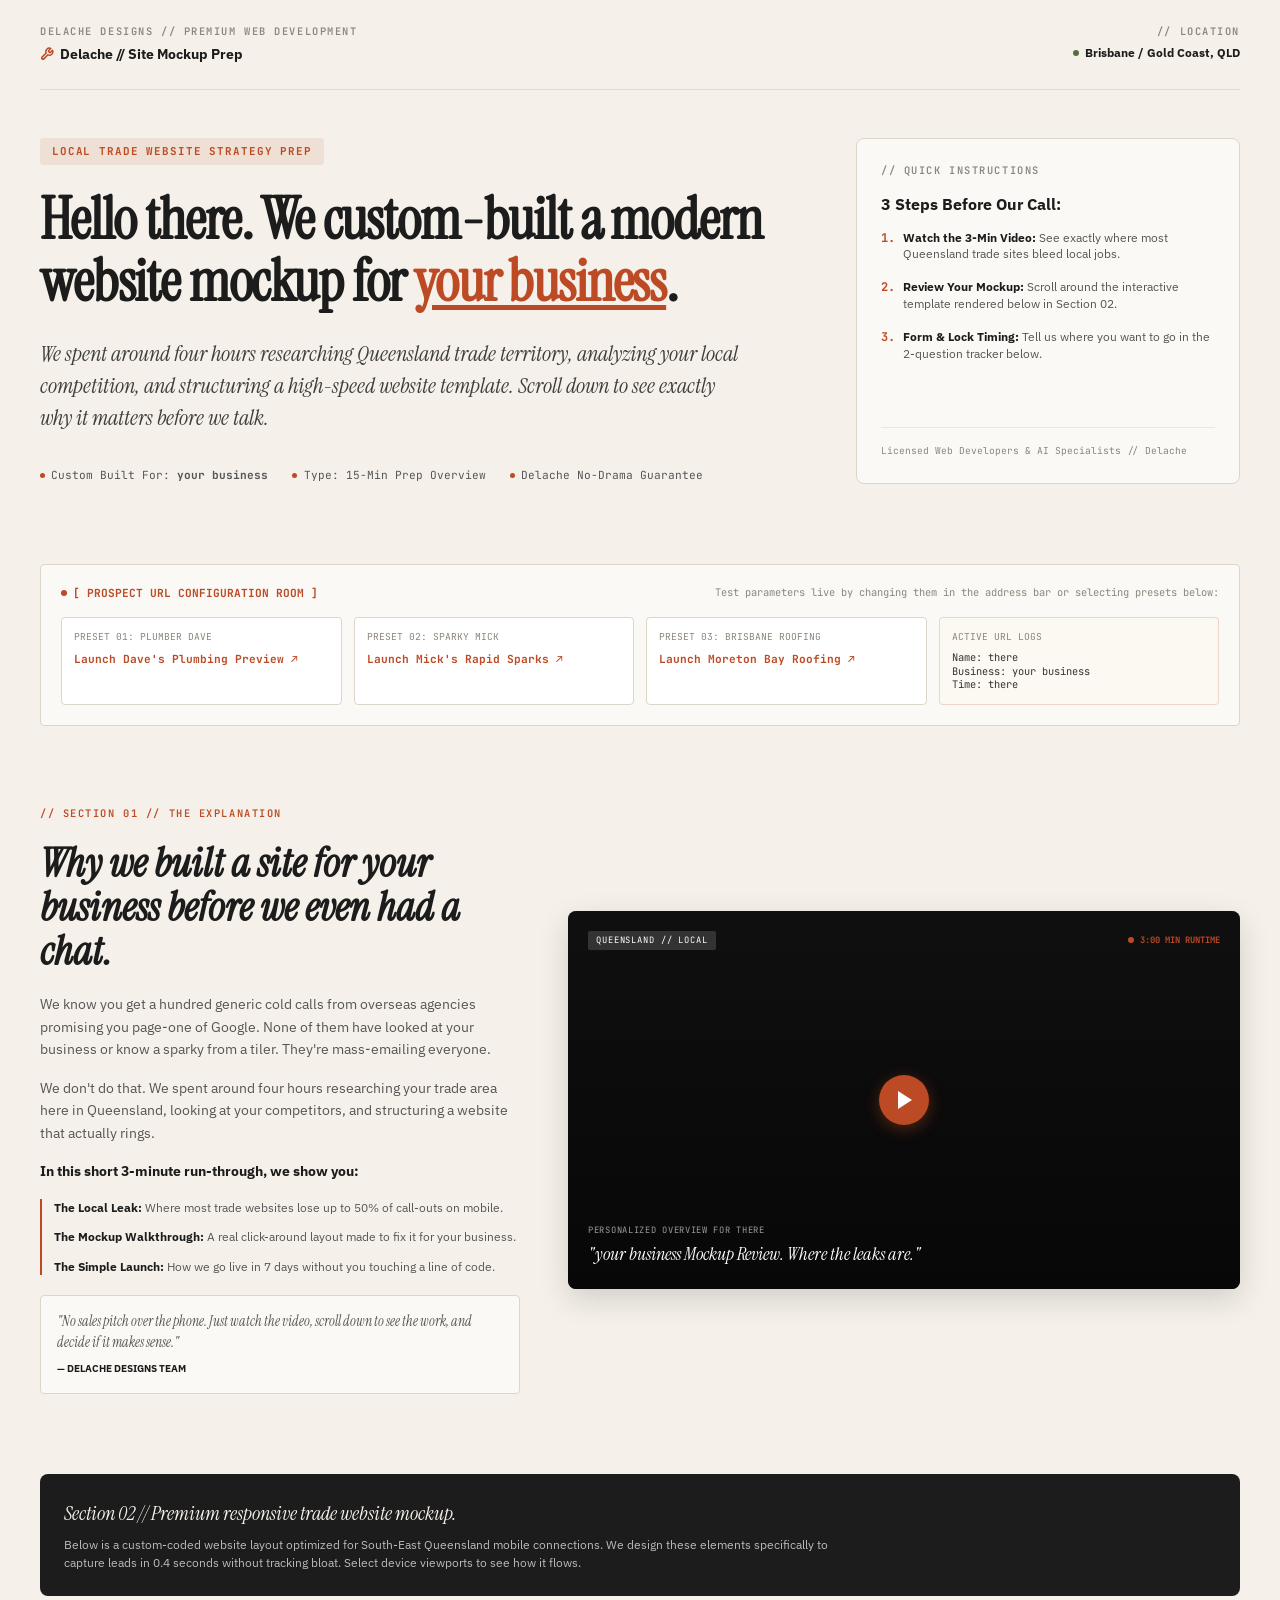
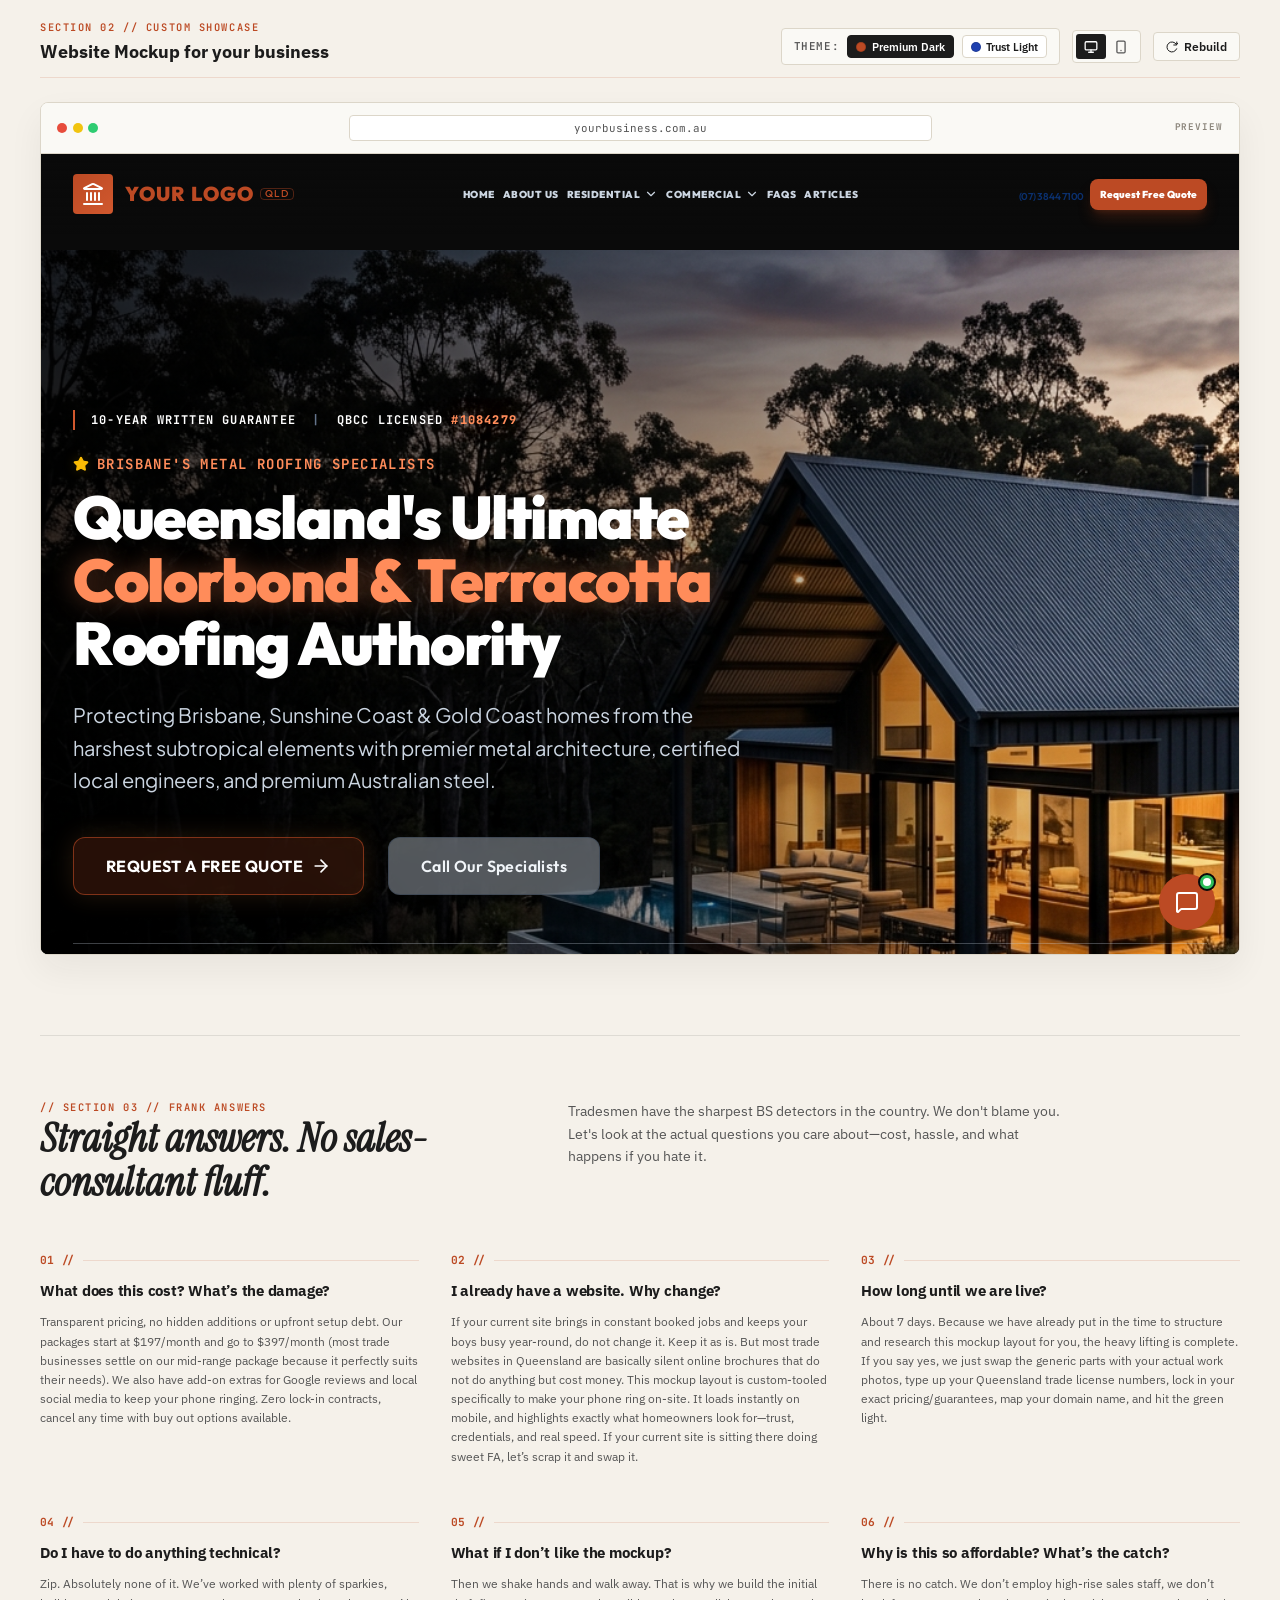
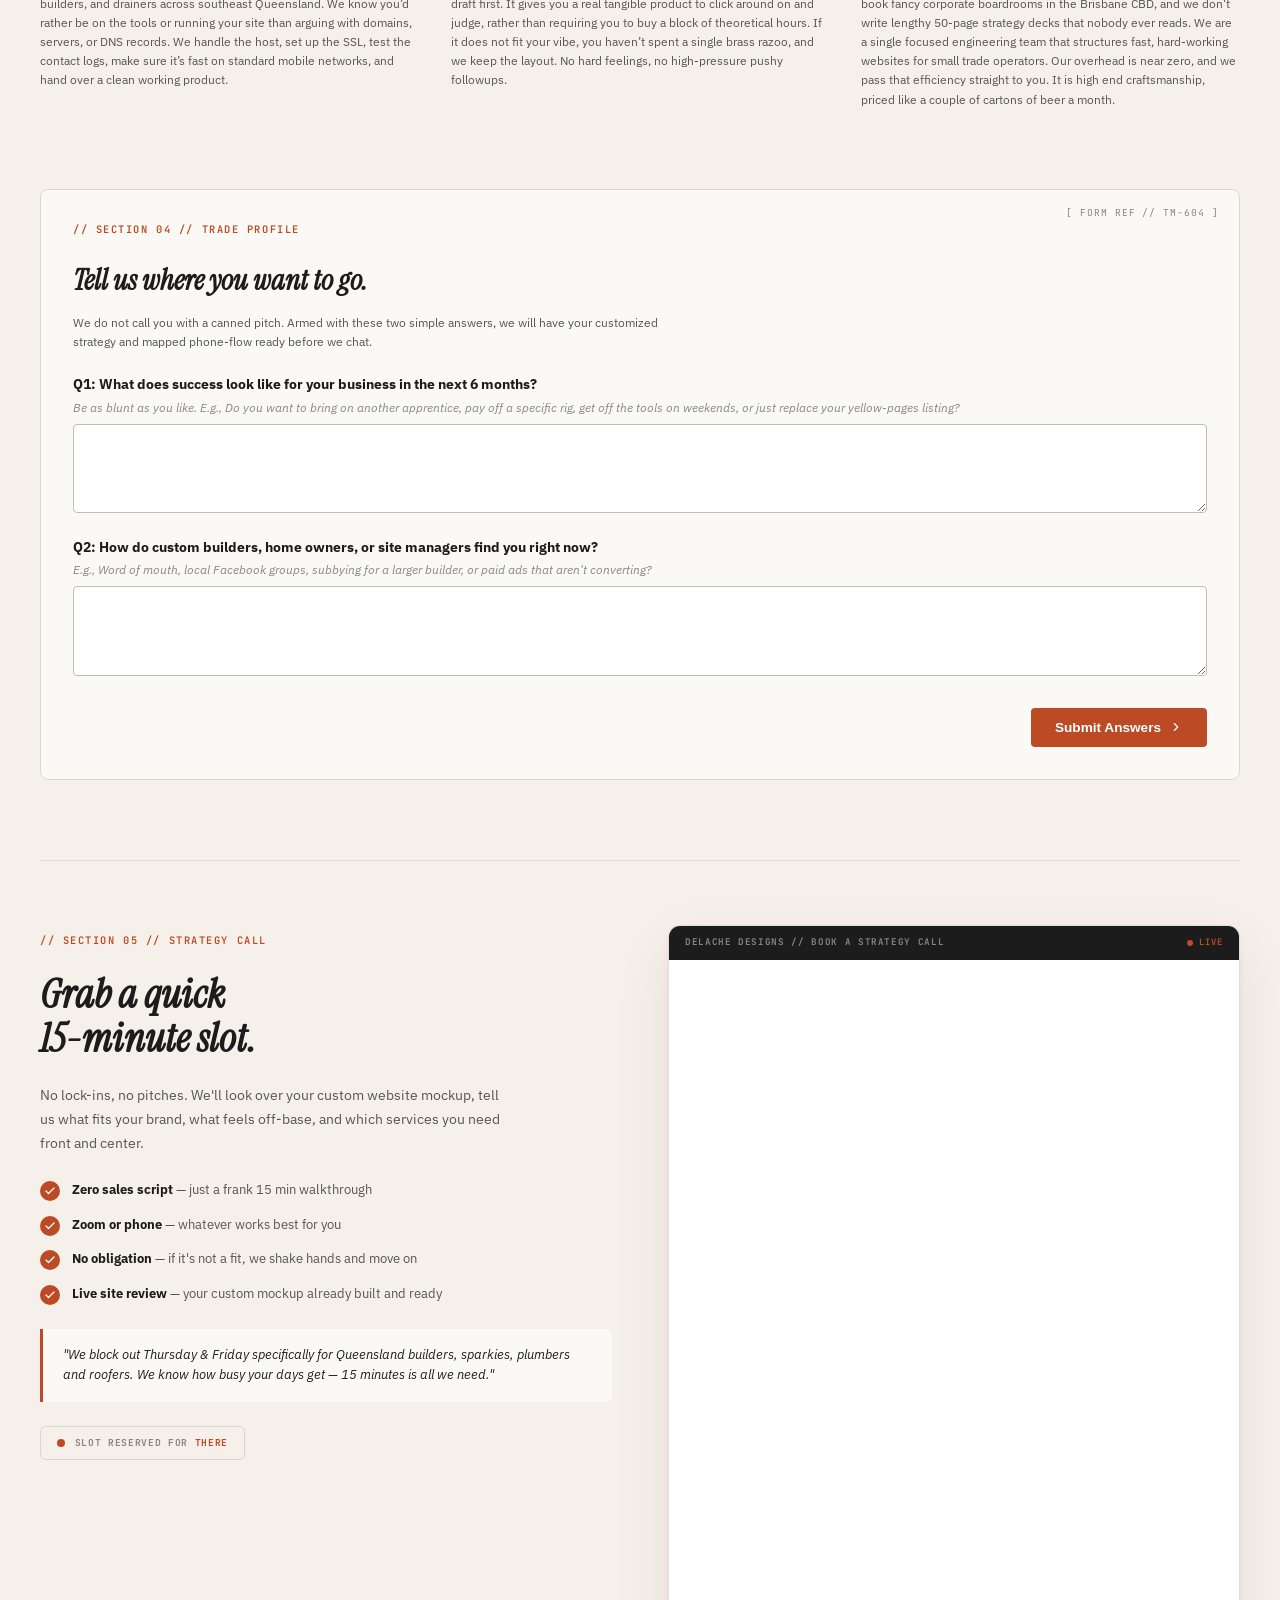
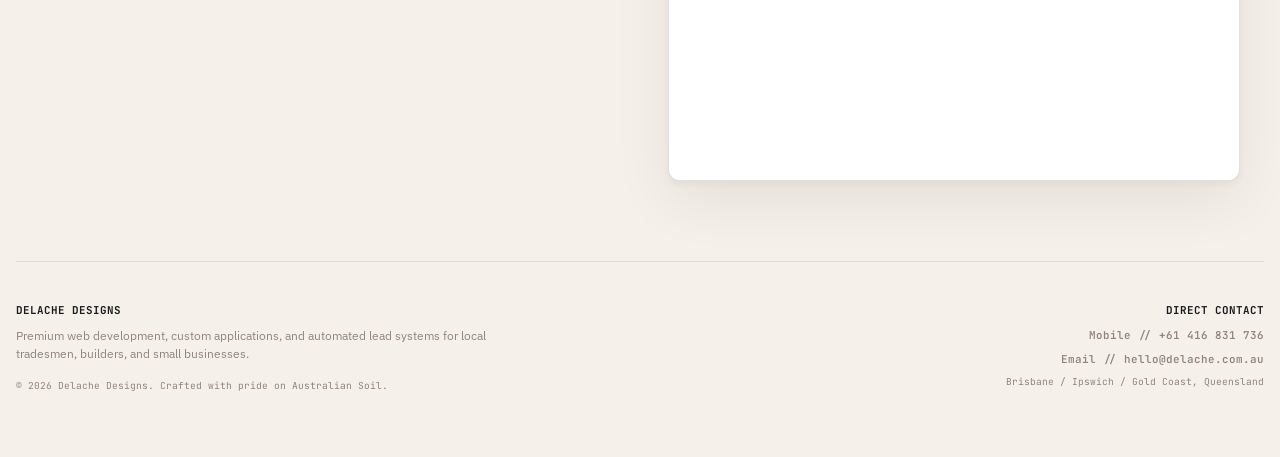
==== index.html @ a22d6b01 "feat: initial release - Delache pre-call prospect funnel" ====
<!DOCTYPE html>
<html lang="en">
<head>
  <meta charset="UTF-8">
  <meta name="viewport" content="width=device-width, initial-scale=1.0">
  <title>Pre-Call Strategy Consultation Prep | Delache Designs</title>
  <meta name="description" content="Review your custom trade website mockup and strategy roadmap before our 15-minute consultation. Crafted by Delache Designs.">
  <link rel="icon" type="image/png" href="demos/default.png">
  
  <!-- Font CDN: Satoshi, Instrument Serif, and IBM Plex Sans -->
  <link rel="preconnect" href="https://fonts.googleapis.com">
  <link rel="preconnect" href="https://fonts.gstatic.com" crossorigin>
  <link href="https://fonts.googleapis.com/css2?family=IBM+Plex+Sans:ital,wght@0,300;0,400;0,500;0,600;0,700;1,400&family=Instrument+Serif:ital,wght@0,400;0,900;1,400&family=JetBrains+Mono:wght@400;500;600&display=swap" rel="stylesheet">
  
  <!-- Main Stylesheet -->
  <link rel="stylesheet" href="./styles.css">
</head>
<body>

  <!-- Editorial Top Bar / Header -->
  <header class="header-bar">
    <div class="header-left">
      <span class="mono-tag">Delache Designs // Premium Web Development</span>
      <h1 class="header-title">
        <svg class="header-icon" viewBox="0 0 24 24" width="14" height="14" stroke="currentColor" stroke-width="2.5" fill="none" stroke-linecap="round" stroke-linejoin="round">
          <path d="M14.7 6.3a1 1 0 0 0 0 1.4l1.6 1.6a1 1 0 0 0 1.4 0l3.77-3.77a6 6 0 0 1-7.94 7.94l-6.91 6.91a2.12 2.12 0 0 1-3-3l6.91-6.91a6 6 0 0 1 7.94-7.94l-3.76 3.76z"></path>
        </svg>
        <span>Delache // Site Mockup Prep</span>
      </h1>
    </div>
    <div class="header-right">
      <span class="mono-tag">// Location</span>
      <span class="coords-label">
        <span class="coord-dot"></span>
        Brisbane / Gold Coast, QLD
      </span>
    </div>
  </header>

  <!-- Main Container -->
  <main class="main-container">
    
    <!-- 1. PERSONALIZED HERO SECTION - Asymmetric Layout -->
    <section class="hero-section">
      <div class="hero-content">
        <div class="badge-container">
          <span class="promo-badge">Local Trade Website Strategy Prep</span>
        </div>

        <h2 class="hero-headline">
          Hello <span id="hero-name" class="dynamic-val">there</span>. We custom-built a modern website mockup for 
          <span id="hero-business" class="dynamic-val text-accent underline-accent">your business</span>.
        </h2>

        <p class="hero-lead">
          We spent around four hours researching Queensland trade territory, analyzing your local competition, and structuring a high-speed website template. Scroll down to see exactly why it matters before we talk.
        </p>

        <!-- Micro Details Banner -->
        <div class="micro-details">
          <div class="detail-item">
            <span class="detail-dot"></span>
            <span>Custom Built For: <strong id="meta-business" class="dynamic-val">your business</strong></span>
          </div>
          <div class="detail-item">
            <span class="detail-dot"></span>
            <span>Type: 15-Min Prep Overview</span>
          </div>
          <div class="detail-item">
            <span class="detail-dot"></span>
            <span>Delache No-Drama Guarantee</span>
          </div>
        </div>
      </div>

      <!-- Asymmetric Instructions Box -->
      <div class="instructions-sidebar">
        <div class="sidebar-body">
          <span class="mono-tag sidebar-tag">// Quick Instructions</span>
          <h3 class="sidebar-heading">3 Steps Before Our Call:</h3>
          <ul class="steps-list">
            <li>
              <span class="step-num">1.</span>
              <span><strong>Watch the 3-Min Video:</strong> See exactly where most Queensland trade sites bleed local jobs.</span>
            </li>
            <li>
              <span class="step-num">2.</span>
              <span><strong>Review Your Mockup:</strong> Scroll around the interactive template rendered below in Section 02.</span>
            </li>
            <li>
              <span class="step-num">3.</span>
              <span><strong>Form & Lock Timing:</strong> Tell us where you want to go in the 2-question tracker below.</span>
            </li>
          </ul>
        </div>
        <div class="sidebar-footer">
          Licensed Web Developers & AI Specialists // Delache
        </div>
      </div>
    </section>

    <!-- URL Presets Dashboard (Testing Control Panel) -->
    <section class="presets-panel">
      <div class="presets-header">
        <span class="presets-title">
          <span class="presets-dot"></span>
          [ PROSPECT URL CONFIGURATION ROOM ]
        </span>
        <span class="presets-help">Test parameters live by changing them in the address bar or selecting presets below:</span>
      </div>
      
      <div class="presets-grid">
        <div class="preset-card">
          <span class="preset-label">PRESET 01: PLUMBER DAVE</span>
          <a href="?name=Dave&business=Dave's%20Plumbing%20%26%20Drainage&time=Thursday%2010:30am" class="preset-link">
            Launch Dave's Plumbing Preview ↗
          </a>
        </div>
        <div class="preset-card">
          <span class="preset-label">PRESET 02: SPARKY MICK</span>
          <a href="?name=Mick&business=Mick's%20Rapid%20Sparks&time=" class="preset-link">
            Launch Mick's Rapid Sparks ↗
          </a>
        </div>
        <div class="preset-card">
          <span class="preset-label">PRESET 03: BRISBANE ROOFING</span>
          <a href="?name=Steve&business=Moreton%20Bay%20Roofing" class="preset-link">
            Launch Moreton Bay Roofing ↗
          </a>
        </div>
        <div class="preset-card bg-highlight">
          <span class="preset-label">ACTIVE URL LOGS</span>
          <div class="active-logs-text">
            Name: <span id="log-name" class="dynamic-val">there</span> <br/>
            Business: <span id="log-business" class="dynamic-val">your business</span> <br/>
            Time: <span id="log-time" class="dynamic-val">Not Booked</span>
          </div>
        </div>
      </div>
    </section>

    <!-- 2. THE VIDEO SECTION -->
    <section class="video-section">
      <!-- Left Editorial Copy -->
      <div class="video-info">
        <span class="mono-tag section-tag">// Section 01 // The Explanation</span>
        <h2 class="section-title">
          Why we built a site for <span id="video-business" class="dynamic-val">your business</span> before we even had a chat.
        </h2>
        <div class="video-desc">
          <p>
            We know you get a hundred generic cold calls from overseas agencies promising you page-one of Google. None of them have looked at your business or know a sparky from a tiler. They're mass-emailing everyone.
          </p>
          <p>
            We don't do that. We spent around four hours researching your trade area here in Queensland, looking at your competitors, and structuring a website that actually rings.
          </p>
          <p class="bullets-intro">
            In this short 3-minute run-through, we show you:
          </p>
          <ul class="bullets-list">
            <li>
              <strong>The Local Leak:</strong> Where most trade websites lose up to 50% of call-outs on mobile.
            </li>
            <li>
              <strong>The Mockup Walkthrough:</strong> A real click-around layout made to fix it for <span id="bullets-business" class="dynamic-val underline">your business</span>.
            </li>
            <li>
              <strong>The Simple Launch:</strong> How we go live in 7 days without you touching a line of code.
            </li>
          </ul>
        </div>
        
        <!-- Sidebar Quote -->
        <div class="video-quote">
          "No sales pitch over the phone. Just watch the video, scroll down to see the work, and decide if it makes sense."
          <span class="quote-author">— Delache Designs team</span>
        </div>
      </div>

      <!-- Right Video Player Mockup -->
      <div class="video-player-container">
        <div class="video-player" id="video-player">
          
          <!-- Poster Screen -->
          <div class="video-poster" id="video-poster">
            <div class="poster-header">
              <span class="poster-tag">Queensland // Local</span>
              <span class="poster-runtime">
                <span class="pulse-dot"></span>
                3:00 MIN RUNTIME
              </span>
            </div>
            
            <button class="play-btn" id="play-btn" aria-label="Play video">
              <svg viewBox="0 0 24 24" width="24" height="24" fill="currentColor">
                <polygon points="5 3 19 12 5 21 5 3"></polygon>
              </svg>
            </button>
            
            <div class="poster-footer">
              <span class="poster-meta">PERSONALIZED OVERVIEW FOR <span id="poster-name" class="dynamic-val-upper">THERE</span></span>
              <h3 class="poster-title">"<span id="poster-business" class="dynamic-val">your business</span> Mockup Review. Where the leaks are."</h3>
            </div>
          </div>

          <!-- Real Video Container (Loom Iframe injected here on play) -->
          <div id="real-video-container" class="hidden"></div>

        </div>
      </div>
    </section>

    <!-- 3. INTERACTIVE WEBSITE PREVIEW SECTION -->
    <section class="preview-section">
      <div class="preview-header-card">
        <h3 class="preview-card-title">
          Section 02 // Premium responsive trade website mockup.
        </h3>
        <p class="preview-card-desc">
          Below is a custom-coded website layout optimized for South-East Queensland mobile connections. We design these elements specifically to capture leads in 0.4 seconds without tracking bloat. Select device viewports to see how it flows.
        </p>
      </div>

      <!-- Mockup Browser Toolbar Controls -->
      <div class="browser-toolbar">
        <div class="toolbar-info">
          <span class="mono-tag toolbar-tag">Section 02 // Custom Showcase</span>
          <h3 class="toolbar-title">Website Mockup for <span id="toolbar-business-title" class="dynamic-val">your business</span></h3>
        </div>
        
        <div class="toolbar-actions">
          <!-- Mockup Theme Selector -->
          <div class="accent-selector">
            <span class="accent-label">Theme:</span>
            <div class="theme-options">
              <button class="theme-opt-btn active" data-theme="dark" title="Premium Dark Theme (Terracotta)">
                <span class="theme-opt-dot" style="background: #BC4A24;"></span>
                <span>Premium Dark</span>
              </button>
              <button class="theme-opt-btn" data-theme="light" title="Trust Light Theme (Cobalt Blue)">
                <span class="theme-opt-dot" style="background: #1e40af;"></span>
                <span>Trust Light</span>
              </button>
            </div>
          </div>

          <!-- Device Toggle Buttons -->
          <div class="device-selector">
            <button class="device-btn active" id="device-desktop-btn" title="Desktop Screen">
              <svg viewBox="0 0 24 24" width="14" height="14" stroke="currentColor" stroke-width="2.2" fill="none" stroke-linecap="round" stroke-linejoin="round">
                <rect x="2" y="3" width="20" height="14" rx="2" ry="2"></rect>
                <line x1="8" y1="21" x2="16" y2="21"></line>
                <line x1="12" y1="17" x2="12" y2="21"></line>
              </svg>
            </button>
            <button class="device-btn" id="device-mobile-btn" title="Mobile Screen">
              <svg viewBox="0 0 24 24" width="14" height="14" stroke="currentColor" stroke-width="2.2" fill="none" stroke-linecap="round" stroke-linejoin="round">
                <rect x="5" y="2" width="14" height="20" rx="2" ry="2"></rect>
                <line x1="12" y1="18" x2="12.01" y2="18"></line>
              </svg>
            </button>
          </div>

          <!-- Rebuild Button -->
          <button class="rebuild-btn" id="rebuild-btn">
            <svg id="rebuild-icon" viewBox="0 0 24 24" width="12" height="12" stroke="currentColor" stroke-width="2" fill="none" stroke-linecap="round" stroke-linejoin="round">
              <path d="M21.5 2v6h-6M21.34 15.57a10 10 0 1 1-.57-8.38l5.67-5.67"></path>
            </svg>
            <span>Rebuild</span>
          </button>
        </div>
      </div>

      <!-- Browser Frame Wrapper -->
      <div class="browser-frame" id="browser-frame">
        
        <!-- Browser Top Titlebar -->
        <div class="browser-topbar">
          <div class="browser-dots">
            <span class="browser-dot red"></span>
            <span class="browser-dot yellow"></span>
            <span class="browser-dot green"></span>
          </div>
          <div class="browser-address" id="browser-address-bar">
            yourbusiness.com.au
          </div>
          <div class="browser-badge">
            PREVIEW
          </div>
        </div>

        <!-- Browser Screen Wrapper (Holds dynamic screenshot or custom interactive site HTML) -->
        <div class="browser-screen" id="browser-screen">
          
          <!-- Loading Mask Overlay -->
          <div class="browser-loading-overlay" id="browser-loading-overlay">
            <div class="loader-spinner"></div>
            <span class="loader-text">Compiling Custom Layout...</span>
          </div>

          <!-- CASE A: USER PARAM HAS A MOCKUP IMAGE (Visible only if param loaded) -->
          <div class="screenshot-container hidden" id="screenshot-container">
            <img src="" alt="Custom website mockup" class="screenshot-img" id="screenshot-image">
          </div>

          <!-- CASE B: DEFAULT INTERACTIVE FUNCTIONAL PREVIEW (Colorbond Visualizer + Before/After) -->
          <!-- CASE B: ACTUAL LIVE REACT TEMPLATE IFRAME (Loads the built template from demo/index.html) -->
          <div class="iframe-mockup-wrapper" id="iframe-mockup-wrapper">
            <iframe src="demo/index.html" class="mockup-iframe" id="mockup-iframe" title="Interactive Trade Website Preview"></iframe>
          </div>

        </div>
      </div>
    </section>

    <!-- 4. FAQ ADDRESSING COMMON OBJECTIONS -->
    <section class="faq-section">
      <div class="faq-header">
        <div class="faq-header-left">
          <span class="mono-tag section-tag">// Section 03 // Frank Answers</span>
          <h2 class="section-title">
            Straight answers. No sales-consultant fluff.
          </h2>
        </div>
        <div class="faq-header-right">
          <p class="faq-lead-text">
            Tradesmen have the sharpest BS detectors in the country. We don't blame you. Let's look at the actual questions you care about—cost, hassle, and what happens if you hate it.
          </p>
        </div>
      </div>

      <!-- Typographic Q&A Grid -->
      <div class="faq-grid">
        
        <div class="faq-item">
          <div class="faq-marker">
            <span class="faq-num">01 //</span>
            <span class="faq-line"></span>
          </div>
          <h4 class="faq-question">What does this cost? What’s the damage?</h4>
          <p class="faq-answer">
            Transparent pricing, no hidden additions or upfront setup debt. Our packages start at $197/month and go to $397/month (most trade businesses settle on our mid-range package because it perfectly suits their needs). We also have add-on extras for Google reviews and local social media to keep your phone ringing. Zero lock-in contracts, cancel any time with buy out options available.
          </p>
        </div>

        <div class="faq-item">
          <div class="faq-marker">
            <span class="faq-num">02 //</span>
            <span class="faq-line"></span>
          </div>
          <h4 class="faq-question">I already have a website. Why change?</h4>
          <p class="faq-answer">
            If your current site brings in constant booked jobs and keeps your boys busy year-round, do not change it. Keep it as is. But most trade websites in Queensland are basically silent online brochures that do not do anything but cost money. This mockup layout is custom-tooled specifically to make your phone ring on-site. It loads instantly on mobile, and highlights exactly what homeowners look for—trust, credentials, and real speed. If your current site is sitting there doing sweet FA, let’s scrap it and swap it.
          </p>
        </div>

        <div class="faq-item">
          <div class="faq-marker">
            <span class="faq-num">03 //</span>
            <span class="faq-line"></span>
          </div>
          <h4 class="faq-question">How long until we are live?</h4>
          <p class="faq-answer">
            About 7 days. Because we have already put in the time to structure and research this mockup layout for you, the heavy lifting is complete. If you say yes, we just swap the generic parts with your actual work photos, type up your Queensland trade license numbers, lock in your exact pricing/guarantees, map your domain name, and hit the green light.
          </p>
        </div>

        <div class="faq-item">
          <div class="faq-marker">
            <span class="faq-num">04 //</span>
            <span class="faq-line"></span>
          </div>
          <h4 class="faq-question">Do I have to do anything technical?</h4>
          <p class="faq-answer">
            Zip. Absolutely none of it. We’ve worked with plenty of sparkies, builders, and drainers across southeast Queensland. We know you’d rather be on the tools or running your site than arguing with domains, servers, or DNS records. We handle the host, set up the SSL, test the contact logs, make sure it’s fast on standard mobile networks, and hand over a clean working product.
          </p>
        </div>

        <div class="faq-item">
          <div class="faq-marker">
            <span class="faq-num">05 //</span>
            <span class="faq-line"></span>
          </div>
          <h4 class="faq-question">What if I don’t like the mockup?</h4>
          <p class="faq-answer">
            Then we shake hands and walk away. That is why we build the initial draft first. It gives you a real tangible product to click around on and judge, rather than requiring you to buy a block of theoretical hours. If it does not fit your vibe, you haven’t spent a single brass razoo, and we keep the layout. No hard feelings, no high-pressure pushy followups.
          </p>
        </div>

        <div class="faq-item">
          <div class="faq-marker">
            <span class="faq-num">06 //</span>
            <span class="faq-line"></span>
          </div>
          <h4 class="faq-question">Why is this so affordable? What’s the catch?</h4>
          <p class="faq-answer">
            There is no catch. We don’t employ high-rise sales staff, we don’t book fancy corporate boardrooms in the Brisbane CBD, and we don't write lengthy 50-page strategy decks that nobody ever reads. We are a single focused engineering team that structures fast, hard-working websites for small trade operators. Our overhead is near zero, and we pass that efficiency straight to you. It is high end craftsmanship, priced like a couple of cartons of beer a month.
          </p>
        </div>

      </div>
    </section>

    <!-- 5. TWO QUESTION WEBHOOK FORM -->
    <section class="form-section">
      <div class="form-card">
        <div class="form-marker-tag">[ Form Ref // TM-604 ]</div>
        
        <!-- Form Inputs View -->
        <div class="form-inputs-view" id="form-inputs-view">
          <span class="mono-tag section-tag">// Section 04 // Trade Profile</span>
          <h3 class="form-title">Tell us where you want to go.</h3>
          <p class="form-subtitle">
            We do not call you with a canned pitch. Armed with these two simple answers, we will have your customized strategy and mapped phone-flow ready before we chat.
          </p>

          <form id="webhook-submission-form" class="strategy-form">
            <!-- Question 1 -->
            <div class="form-group">
              <label for="successPlan" class="field-label">
                Q1: What does success look like for your business in the next 6 months?
              </label>
              <p class="field-helper">
                Be as blunt as you like. E.g., Do you want to bring on another apprentice, pay off a specific rig, get off the tools on weekends, or just replace your yellow-pages listing?
              </p>
              <textarea id="successPlan" required rows="3" class="form-textarea"></textarea>
            </div>

            <!-- Question 2 -->
            <div class="form-group">
              <label for="customerAcquisition" class="field-label">
                Q2: How do custom builders, home owners, or site managers find you right now?
              </label>
              <p class="field-helper">
                E.g., Word of mouth, local Facebook groups, subbying for a larger builder, or paid ads that aren't converting?
              </p>
              <textarea id="customerAcquisition" required rows="3" class="form-textarea"></textarea>
            </div>

            <!-- Form Submit Row -->
            <div class="form-submit-row">
              <button type="submit" class="form-submit-btn" id="form-submit-btn">
                <span id="submit-btn-text">Submit Answers</span>
                <svg viewBox="0 0 24 24" width="14" height="14" stroke="currentColor" stroke-width="2" fill="none" stroke-linecap="round" stroke-linejoin="round">
                  <polyline points="9 18 15 12 9 6"></polyline>
                </svg>
              </button>
            </div>
          </form>
        </div>

        <!-- Form Success State (Hidden by default) -->
        <div class="form-state-view hidden" id="form-success-view">
          <div class="status-icon success">
            <svg viewBox="0 0 24 24" width="48" height="48" stroke="currentColor" stroke-width="2" fill="none" stroke-linecap="round" stroke-linejoin="round">
              <path d="M22 11.08V12a10 10 0 1 1-5.93-9.14"></path>
              <polyline points="22 4 12 14.01 9 11.01"></polyline>
            </svg>
          </div>
          <h4 class="state-title">Answers catalogued, <span id="success-name" class="dynamic-val">there</span>.</h4>
          <p class="state-message">
            Got it — see you on the call. We are going to plug these details into your mockup files right away. Next, look at the schedule below and make sure our 15-minute consultation slot still suits.
          </p>
          <button class="state-edit-btn" id="form-edit-btn">
            [ Edit Submitted Answers ]
          </button>
        </div>

        <!-- Form Error State (Hidden by default) -->
        <div class="form-state-view hidden" id="form-error-view">
          <div class="status-icon error">
            <svg viewBox="0 0 24 24" width="48" height="48" stroke="currentColor" stroke-width="2" fill="none" stroke-linecap="round" stroke-linejoin="round">
              <circle cx="12" cy="12" r="10"></circle>
              <line x1="12" y1="8" x2="12" y2="12"></line>
              <line x1="12" y1="16" x2="12.01" y2="16"></line>
            </svg>
          </div>
          <h4 class="state-title">Submission failed.</h4>
          <p class="state-message" id="error-message-text">
            Couldn't submit — text us on +61 416 831 736 instead.
          </p>
          <button class="state-edit-btn" id="form-retry-btn">
            [ Try Submitting Again ]
          </button>
        </div>

      </div>
    </section>

    <!-- 6. CALENDAR BOOKING PLACEHOLDER / CONFIRMATION -->
    <section class="calendar-section" id="calendar-section">
      
      <!-- CASE 1: USER IS ALREADY BOOKED (Shown if time parameter is present) -->
      <div class="calendar-booked-card hidden" id="calendar-booked-card">
        <div class="booked-header">
          <div class="booked-icon-container">
            <svg viewBox="0 0 24 24" width="24" height="24" stroke="currentColor" stroke-width="2.5" fill="none" stroke-linecap="round" stroke-linejoin="round">
              <path d="M22 11.08V12a10 10 0 1 1-5.93-9.14"></path>
              <polyline points="22 4 12 14.01 9 11.01"></polyline>
            </svg>
          </div>
          <div>
            <span class="mono-tag booked-tag">// Section 05 // locked in</span>
            <h3 class="booked-title">You're locked in, <span id="booked-name" class="dynamic-val">there</span>.</h3>
            <p class="booked-subtitle">
              We are matched for <span id="booked-time-span" class="booked-time-highlight">Thursday 2pm</span>.
            </p>
          </div>
        </div>

        <div class="booked-info-grid">
          <div class="booked-info-col">
            <h4 class="booked-info-title">
              <svg viewBox="0 0 24 24" width="14" height="14" stroke="currentColor" stroke-width="2" fill="none" stroke-linecap="round" stroke-linejoin="round">
                <path d="M22 16.92v3a2 2 0 0 1-2.18 2 19.79 19.79 0 0 1-8.63-3.07 19.5 19.5 0 0 1-6-6 19.79 19.79 0 0 1-3.07-8.67A2 2 0 0 1 4.11 2h3a2 2 0 0 1 2 1.72 12.84 12.84 0 0 0 .7 2.81 2 2 0 0 1-.45 2.11L8.09 9.91a16 16 0 0 0 6 6l1.27-1.27a2 2 0 0 1 2.11-.45 12.84 12.84 0 0 0 2.81.7A2 2 0 0 1 22 16.92z"></path>
              </svg>
              <span>How we call you:</span>
            </h4>
            <p>
              We will call your mobile number directly at exactly the time selected. No Zoom links to register or software to download. Just an honest phone chat.
            </p>
          </div>
          <div class="booked-info-col">
            <h4 class="booked-info-title">
              <svg viewBox="0 0 24 24" width="14" height="14" stroke="currentColor" stroke-width="2" fill="none" stroke-linecap="round" stroke-linejoin="round">
                <circle cx="12" cy="12" r="10"></circle>
                <polyline points="12 6 12 12 16 14"></polyline>
              </svg>
              <span>Before our call:</span>
            </h4>
            <p>
              Make sure you have watched the 3-minute video above and played around with the interactive mockup browser. That way, we can jump straight into the details.
            </p>
          </div>
        </div>

        <!-- Add to Calendar utility buttons -->
        <div class="calendar-actions">
          <span class="actions-label">Add this strategy session to your calendar:</span>
          <div class="actions-buttons">
            <a href="" id="calendar-add-google" target="_blank" class="calendar-btn google">
              <svg viewBox="0 0 24 24" width="12" height="12" fill="currentColor">
                <path d="M19 3h-1V1h-2v2H8V1H6v2H5c-1.11 0-1.99.9-1.99 2L3 19c0 1.1.89 2 2 2h14c1.1 0 2-.9 2-2V5c0-1.1-.9-2-2-2zm0 16H5V8h14v11zM7 10h5v5H7z"></path>
              </svg>
              <span>Google Calendar</span>
            </a>
            <a href="" id="calendar-add-apple" download="strategy-session.ics" class="calendar-btn apple">
              <svg viewBox="0 0 24 24" width="12" height="12" fill="currentColor">
                <path d="M17.05 20.28c-.98.95-2.05.88-3.08.4-1.09-.5-2.08-.48-3.24 0-1.44.62-2.2.44-3.06-.4C3.79 16.32 4.43 8.35 9.03 8.13c1.37.07 2.19.74 3.01.76.98-.03 2.06-.8 3.51-.66 1.77.17 3.08 1.05 3.7 2.29-3.76 2.24-2.83 7.37.94 8.92-.72 1.83-1.88 3.56-3.14 4.84M12.03 7.25c.15-2.23 2.01-4.07 4.18-4.25.26 2.45-2.03 4.54-4.18 4.25"></path>
              </svg>
              <span>Apple Calendar</span>
            </a>
          </div>
        </div>
      </div>

      <!-- CASE 2: NO BOOKING REGISTERED (Shown if time parameter is absent) -->
      <div class="calendar-scheduler-card" id="calendar-scheduler-card">

        <!-- Two-Column Premium Layout -->
        <div class="cal-layout">

          <!-- LEFT: Editorial Copy Column -->
          <div class="cal-copy-col">
            <span class="mono-tag booked-tag">// Section 05 // Strategy Call</span>
            <h2 class="section-title">Grab a quick<br>15-minute slot.</h2>

            <p class="cal-desc">
              No lock-ins, no pitches. We'll look over your custom website mockup, tell us what fits your brand, what feels off-base, and which services you need front and center.
            </p>

            <!-- Feature Bullets -->
            <ul class="cal-features">
              <li class="cal-feature-item">
                <span class="cal-check">
                  <svg viewBox="0 0 24 24" width="12" height="12" stroke="currentColor" stroke-width="2.5" fill="none" stroke-linecap="round" stroke-linejoin="round"><polyline points="20 6 9 17 4 12"></polyline></svg>
                </span>
                <span><strong>Zero sales script</strong> — just a frank 15 min walkthrough</span>
              </li>
              <li class="cal-feature-item">
                <span class="cal-check">
                  <svg viewBox="0 0 24 24" width="12" height="12" stroke="currentColor" stroke-width="2.5" fill="none" stroke-linecap="round" stroke-linejoin="round"><polyline points="20 6 9 17 4 12"></polyline></svg>
                </span>
                <span><strong>Zoom or phone</strong> — whatever works best for you</span>
              </li>
              <li class="cal-feature-item">
                <span class="cal-check">
                  <svg viewBox="0 0 24 24" width="12" height="12" stroke="currentColor" stroke-width="2.5" fill="none" stroke-linecap="round" stroke-linejoin="round"><polyline points="20 6 9 17 4 12"></polyline></svg>
                </span>
                <span><strong>No obligation</strong> — if it's not a fit, we shake hands and move on</span>
              </li>
              <li class="cal-feature-item">
                <span class="cal-check">
                  <svg viewBox="0 0 24 24" width="12" height="12" stroke="currentColor" stroke-width="2.5" fill="none" stroke-linecap="round" stroke-linejoin="round"><polyline points="20 6 9 17 4 12"></polyline></svg>
                </span>
                <span><strong>Live site review</strong> — your custom mockup already built and ready</span>
              </li>
            </ul>

            <blockquote class="cal-quote">
              "We block out Thursday &amp; Friday specifically for Queensland builders, sparkies, plumbers and roofers. We know how busy your days get — 15 minutes is all we need."
            </blockquote>

            <!-- Reserved Tag -->
            <div class="cal-reserved-bar">
              <span class="cal-reserved-dot"></span>
              <span class="cal-reserved-label">SLOT RESERVED FOR <span id="embed-name" class="dynamic-val-upper cal-name-highlight">THERE</span></span>
            </div>
          </div>

          <!-- RIGHT: Calendar Embed Column -->
          <div class="cal-embed-col">
            <div class="cal-embed-frame">
              <div class="cal-embed-topbar">
                <span class="cal-embed-title">DELACHE DESIGNS // BOOK A STRATEGY CALL</span>
                <span class="cal-embed-live">
                  <span class="cal-embed-dot"></span>
                  LIVE
                </span>
              </div>
              <div class="calendar-iframe-holder" id="calendar-iframe-holder">
                <iframe
                  src="https://api.leadconnectorhq.com/widget/booking/ZT2EPpZj0Hk0yus9t0Ja"
                  id="ghl-calendar"
                  frameborder="0"
                  scrolling="no"
                ></iframe>
              </div>
            </div>
          </div>

        </div>

      </div>

    </section>

  </main>

  <!-- Branded Minimal Footer -->
  <footer class="footer">
    <div class="footer-grid">
      <div class="footer-col brand-col">
        <p class="footer-brand-title">DELACHE DESIGNS</p>
        <p class="footer-brand-desc">
          Premium web development, custom applications, and automated lead systems for local tradesmen, builders, and small businesses.
        </p>
        <p class="footer-copymark">
          © 2026 Delache Designs. Crafted with pride on Australian Soil.
        </p>
      </div>

      <div class="footer-col contact-col">
        <p class="footer-title">DIRECT CONTACT</p>
        <p class="footer-link">Mobile // +61 416 831 736</p>
        <p class="footer-link">Email // hello@delache.com.au</p>
        <p class="footer-link-sub">Brisbane / Ipswich / Gold Coast, Queensland</p>
      </div>
    </div>
  </footer>

  <!-- Main JavaScript Logic -->
  <script src="./script.js"></script>
</body>
</html>
---- styles.css ----
/* ==========================================================================
   DELACHE PRE-CALL PREP FUNNEL - MASTER STYLESHEET
   ========================================================================== */

/* --- Custom Variables & Theme Tokens --- */
:root {
  --color-bg: #F5F1EA;       /* Warm editorial/magazine off-white background */
  --color-dark: #1C1C1C;     /* High-contrast premium charcoal black */
  --color-accent: #BC4A24;   /* Muted earthy terracotta clay */
  --color-accent-hover: #9E3A1A;
  --color-light: #FAF9F5;    /* Accent light paper card background */
  --color-border: #DCD6C9;   /* Elegant light clay border */
  --color-white: #FFFFFF;
  --color-gray: #555555;
  --color-muted: #8C867C;
  --color-success: #556F43;
  --color-error: #B0413E;

  --font-serif: "Instrument Serif", Georgia, serif;
  --font-sans: "IBM Plex Sans", -apple-system, BlinkMacSystemFont, sans-serif;
  --font-mono: "JetBrains Mono", Courier, monospace;
}

/* --- Base & Reset Styles --- */
* {
  box-sizing: border-box;
  margin: 0;
  padding: 0;
}

html {
  scroll-behavior: smooth;
}

body {
  background-color: var(--color-bg);
  color: var(--color-dark);
  font-family: var(--font-sans);
  font-size: 16px;
  line-height: 1.5;
  -webkit-font-smoothing: antialiased;
  -moz-osx-font-smoothing: grayscale;
  padding: 0 1rem 4rem 1rem;
}

/* --- Global Selection Color --- */
::selection {
  background-color: var(--color-accent);
  color: var(--color-white);
}

/* --- Reusable Utility Classes --- */
.mono-tag {
  font-family: var(--font-mono);
  font-size: 0.65rem;
  font-weight: 600;
  text-transform: uppercase;
  letter-spacing: 0.15em;
  color: var(--color-muted);
  display: block;
}

.text-accent {
  color: var(--color-accent);
}

.underline-accent {
  text-decoration: underline;
  text-underline-offset: 4px;
  decoration-color: var(--color-accent);
}

.hidden {
  display: none !important;
}

/* --- Header Styling --- */
.header-bar {
  max-width: 1200px;
  margin: 0 auto 3rem auto;
  padding: 1.5rem 0;
  border-b: 1px solid rgba(28, 28, 28, 0.1);
  display: flex;
  justify-content: space-between;
  align-items: flex-start;
  gap: 1.5rem;
  border-bottom: 1px solid rgba(28, 28, 28, 0.1);
}

.header-left, .header-right {
  display: flex;
  flex-direction: column;
}

.header-title {
  font-size: 0.88rem;
  font-weight: 700;
  color: var(--color-dark);
  margin-top: 0.25rem;
  display: flex;
  align-items: center;
  gap: 0.4rem;
}

.header-icon {
  color: var(--color-accent);
}

.header-right {
  align-items: flex-end;
  text-align: right;
}

.coords-label {
  font-size: 0.75rem;
  font-weight: 700;
  color: var(--color-dark);
  margin-top: 0.25rem;
  display: flex;
  align-items: center;
  gap: 0.4rem;
}

.coord-dot {
  width: 6px;
  height: 6px;
  border-radius: 50%;
  background-color: var(--color-success);
  display: inline-block;
}

/* --- Main Layout Container --- */
.main-container {
  max-width: 1200px;
  margin: 0 auto;
  display: flex;
  flex-direction: column;
  gap: 5rem;
}

/* --- 1. Hero Section Layout --- */
.hero-section {
  display: grid;
  grid-template-columns: 1fr;
  gap: 2rem;
  align-items: start;
}

@media (min-width: 992px) {
  .hero-section {
    grid-template-columns: 8fr 4fr;
    gap: 3rem;
  }
}

.hero-content {
  display: flex;
  flex-direction: column;
  gap: 1.5rem;
}

.badge-container {
  display: flex;
}

.promo-badge {
  font-family: var(--font-mono);
  font-size: 0.68rem;
  font-weight: 700;
  background-color: rgba(188, 74, 36, 0.1);
  color: var(--color-accent);
  padding: 0.35rem 0.75rem;
  border-radius: 3px;
  text-transform: uppercase;
  letter-spacing: 0.08em;
}

.hero-headline {
  font-family: var(--font-serif);
  font-size: clamp(2.2rem, 5vw, 3.6rem);
  font-weight: 900;
  line-height: 1.08;
  color: var(--color-dark);
  letter-spacing: -0.02em;
}

.hero-lead {
  font-family: var(--font-serif);
  font-size: clamp(1.1rem, 2.5vw, 1.35rem);
  font-style: italic;
  color: #3D3E3A;
  line-height: 1.5;
  max-width: 700px;
}

.micro-details {
  display: flex;
  flex-wrap: wrap;
  gap: 1.5rem;
  margin-top: 0.5rem;
  font-family: var(--font-mono);
  font-size: 0.7rem;
  color: var(--color-gray);
}

.detail-item {
  display: flex;
  align-items: center;
  gap: 0.4rem;
}

.detail-dot {
  width: 5px;
  height: 5px;
  border-radius: 50%;
  background-color: var(--color-accent);
}

/* Hero Sidebar Box */
.instructions-sidebar {
  background-color: var(--color-light);
  border: 1px solid var(--color-border);
  border-radius: 8px;
  padding: 1.5rem;
  display: flex;
  flex-direction: column;
  justify-content: space-between;
  gap: 2rem;
  align-self: stretch;
}

.sidebar-body {
  display: flex;
  flex-direction: column;
  gap: 0.85rem;
}

.sidebar-tag {
  color: var(--color-muted);
}

.sidebar-heading {
  font-size: 1rem;
  font-weight: 700;
  color: var(--color-dark);
}

.steps-list {
  list-style: none;
  display: flex;
  flex-direction: column;
  gap: 1rem;
}

.steps-list li {
  display: flex;
  align-items: start;
  gap: 0.5rem;
  font-size: 0.75rem;
  color: var(--color-gray);
  line-height: 1.4;
}

.steps-list li strong {
  color: var(--color-dark);
}

.step-num {
  font-family: var(--font-mono);
  font-weight: 700;
  color: var(--color-accent);
}

.sidebar-footer {
  border-top: 1px solid rgba(28, 28, 28, 0.08);
  padding-top: 1rem;
  font-family: var(--font-mono);
  font-size: 0.6rem;
  color: var(--color-muted);
}

/* --- Presets Dashboard Control Room --- */
.presets-panel {
  background-color: var(--color-light);
  border: 1px solid var(--color-border);
  border-radius: 4px;
  padding: 1.25rem;
  font-family: var(--font-mono);
  font-size: 0.7rem;
  display: flex;
  flex-direction: column;
  gap: 1rem;
}

.presets-header {
  display: flex;
  flex-direction: column;
  gap: 0.25rem;
}

@media (min-width: 768px) {
  .presets-header {
    flex-direction: row;
    justify-content: space-between;
    align-items: center;
  }
}

.presets-title {
  color: var(--color-accent);
  font-weight: 700;
  display: flex;
  align-items: center;
  gap: 0.4rem;
}

.presets-dot {
  width: 6px;
  height: 6px;
  border-radius: 50%;
  background-color: var(--color-accent);
}

.presets-help {
  color: var(--color-muted);
  font-size: 0.65rem;
}

.presets-grid {
  display: grid;
  grid-template-columns: 1fr;
  gap: 0.75rem;
}

@media (min-width: 768px) {
  .presets-grid {
    grid-template-columns: repeat(4, 1fr);
  }
}

.preset-card {
  background-color: var(--color-white);
  border: 1px solid var(--color-border);
  border-radius: 4px;
  padding: 0.75rem;
  display: flex;
  flex-direction: column;
  gap: 0.4rem;
}

.preset-card.bg-highlight {
  background-color: #FCF8F2;
  border-color: rgba(188, 74, 36, 0.2);
}

.preset-label {
  color: var(--color-muted);
  font-size: 0.6rem;
}

.preset-link {
  color: var(--color-accent);
  font-weight: 700;
  text-decoration: none;
  overflow: hidden;
  text-overflow: ellipsis;
  white-space: nowrap;
}

.preset-link:hover {
  text-decoration: underline;
}

.active-logs-text {
  font-size: 0.65rem;
  color: #333333;
  line-height: 1.3;
}

/* --- 2. Video Section Layout --- */
.video-section {
  display: grid;
  grid-template-columns: 1fr;
  gap: 2rem;
  align-items: center;
}

@media (min-width: 992px) {
  .video-section {
    grid-template-columns: 5fr 7fr;
    gap: 3rem;
  }
}

.video-info {
  display: flex;
  flex-direction: column;
  gap: 1.25rem;
}

.section-tag {
  color: var(--color-accent);
}

.section-title {
  font-family: var(--font-serif);
  font-size: clamp(1.8rem, 4vw, 2.5rem);
  font-weight: 900;
  font-style: italic;
  line-height: 1.1;
  color: var(--color-dark);
}

.video-desc {
  font-size: 0.88rem;
  color: var(--color-gray);
  line-height: 1.6;
  display: flex;
  flex-direction: column;
  gap: 1rem;
}

.bullets-intro {
  font-weight: 700;
  color: var(--color-dark);
}

.bullets-list {
  list-style: none;
  display: flex;
  flex-direction: column;
  gap: 0.75rem;
  padding-left: 0.75rem;
  border-left: 2px solid var(--color-accent);
}

.bullets-list li {
  font-size: 0.78rem;
  line-height: 1.4;
}

.bullets-list li strong {
  color: var(--color-dark);
}

.video-quote {
  background-color: var(--color-light);
  border: 1px solid var(--color-border);
  border-radius: 4px;
  padding: 1rem;
  font-family: var(--font-serif);
  font-style: italic;
  font-size: 0.85rem;
  color: var(--color-gray);
  display: flex;
  flex-direction: column;
}

.quote-author {
  font-family: var(--font-sans);
  font-style: normal;
  font-weight: 700;
  font-size: 0.65rem;
  text-transform: uppercase;
  margin-top: 0.5rem;
  color: var(--color-dark);
}

/* Beautiful Simulated Video Player */
.video-player-container {
  width: 100%;
}

.video-player {
  position: relative;
  background-color: var(--color-dark);
  border-radius: 8px;
  overflow: hidden;
  aspect-ratio: 16 / 9;
  display: flex;
  flex-direction: column;
  justify-content: space-between;
  box-shadow: 0 10px 30px rgba(0,0,0,0.15);
}

/* Image Replacement Watermark Overlay */
.image-replacement-badge {
  position: absolute;
  top: 10px;
  left: 10px;
  background-color: rgba(28, 28, 28, 0.8);
  color: var(--color-muted);
  border: 1px dashed var(--color-muted);
  font-family: var(--font-mono);
  font-size: 0.55rem;
  padding: 0.25rem 0.5rem;
  z-index: 15;
  pointer-events: none;
}

/* Poster Screen (Default State) */
.video-poster {
  position: absolute;
  inset: 0;
  z-index: 10;
  background: linear-gradient(rgba(0,0,0,0.45), rgba(0,0,0,0.75)), url('https://cdn.loom.com/sessions/thumbnails/5a637907c15b443cb487632173c790b2-c964c39ea5acee2a-full-play.gif#t=0.1') center/cover no-repeat;
  display: flex;
  flex-direction: column;
  justify-content: space-between;
  padding: 1.25rem;
  transition: opacity 0.4s ease;
}

#real-video-container {
  position: absolute;
  inset: 0;
  width: 100%;
  height: 100%;
  z-index: 8;
  background-color: #000;
}

.poster-header {
  display: flex;
  justify-content: space-between;
  align-items: center;
}

.poster-tag {
  font-family: var(--font-mono);
  font-size: 0.55rem;
  background-color: rgba(255,255,255,0.15);
  color: var(--color-white);
  padding: 0.2rem 0.5rem;
  border-radius: 2px;
  letter-spacing: 0.1em;
  text-transform: uppercase;
}

.poster-runtime {
  font-family: var(--font-mono);
  font-size: 0.55rem;
  color: var(--color-accent);
  font-weight: 700;
  display: flex;
  align-items: center;
  gap: 0.35rem;
}

.pulse-dot {
  width: 6px;
  height: 6px;
  border-radius: 50%;
  background-color: var(--color-accent);
  animation: pulse-kf 1.5s infinite;
}

@keyframes pulse-kf {
  0% { transform: scale(0.9); opacity: 0.6; }
  50% { transform: scale(1.1); opacity: 1; }
  100% { transform: scale(0.9); opacity: 0.6; }
}

.play-btn {
  width: 50px;
  height: 50px;
  border-radius: 50%;
  background-color: var(--color-accent);
  color: var(--color-white);
  border: none;
  display: flex;
  align-items: center;
  justify-content: center;
  position: absolute;
  top: 50%;
  left: 50%;
  transform: translate(-50%, -50%);
  cursor: pointer;
  box-shadow: 0 4px 15px rgba(188,74,36,0.4);
  transition: transform 0.25s cubic-bezier(0.175, 0.885, 0.32, 1.275), background-color 0.2s ease;
}

.play-btn:hover {
  transform: translate(-50%, -50%) scale(1.08);
  background-color: var(--color-accent-hover);
}

.play-btn svg {
  margin-left: 2px;
}

.poster-footer {
  color: var(--color-white);
  display: flex;
  flex-direction: column;
  gap: 0.25rem;
}

.poster-meta {
  font-family: var(--font-mono);
  font-size: 0.55rem;
  color: rgba(255,255,255,0.6);
  letter-spacing: 0.08em;
}

.poster-title {
  font-family: var(--font-serif);
  font-size: 1.15rem;
  font-weight: 400;
  font-style: italic;
}

/* Video Playing Screen (Simulated Stream) */
.video-playing {
  position: absolute;
  inset: 0;
  z-index: 5;
  background-color: #242622;
  display: flex;
  align-items: center;
  justify-content: center;
  padding: 1.5rem;
  opacity: 0;
  pointer-events: none;
  transition: opacity 0.4s ease;
}

.playing-grid-pattern {
  position: absolute;
  inset: 0;
  opacity: 0.08;
  background-image: url('https://images.unsplash.com/photo-1621905251189-08b45d6a269e?q=80&w=1200&auto=format&fit=crop');
  background-size: cover;
  background-position: center;
  mix-blend-mode: overlay;
}

.playing-content {
  position: relative;
  z-index: 6;
  text-align: center;
  display: flex;
  flex-direction: column;
  align-items: center;
  gap: 1rem;
  max-width: 320px;
}

.sound-wave {
  display: flex;
  align-items: flex-end;
  gap: 4px;
  height: 24px;
}

.wave-bar {
  width: 3px;
  background-color: var(--color-accent);
  border-radius: 2px;
}

.sound-wave.active .bar-1 { height: 10px; animation: bounce-wave-1 0.7s infinite ease-in-out alternate; }
.sound-wave.active .bar-2 { height: 20px; animation: bounce-wave-2 0.8s infinite ease-in-out alternate; }
.sound-wave.active .bar-3 { height: 14px; animation: bounce-wave-3 0.6s infinite ease-in-out alternate; }

@keyframes bounce-wave-1 { 0% { height: 6px; } 100% { height: 16px; } }
@keyframes bounce-wave-2 { 0% { height: 10px; } 100% { height: 24px; } }
@keyframes bounce-wave-3 { 0% { height: 8px; } 100% { height: 18px; } }

.playing-subtitles {
  font-family: var(--font-serif);
  font-style: italic;
  color: rgba(255,255,255,0.95);
  font-size: 0.95rem;
  min-height: 2.8rem;
  line-height: 1.4;
}

.playing-status {
  font-family: var(--font-mono);
  font-size: 0.55rem;
  color: rgba(255,255,255,0.4);
  letter-spacing: 0.08em;
}

/* Video Finished Overlay */
.video-finished {
  position: absolute;
  inset: 0;
  z-index: 12;
  background-color: rgba(0,0,0,0.92);
  display: flex;
  flex-direction: column;
  align-items: center;
  justify-content: center;
  text-align: center;
  padding: 1.5rem;
  gap: 0.75rem;
  opacity: 0;
  pointer-events: none;
  transition: opacity 0.4s ease;
}

.finished-title {
  font-family: var(--font-serif);
  font-style: italic;
  font-size: 1.25rem;
  color: var(--color-white);
}

.finished-desc {
  font-size: 0.75rem;
  color: rgba(255,255,255,0.6);
  max-width: 260px;
  line-height: 1.4;
}

.finished-actions {
  display: flex;
  gap: 0.75rem;
  margin-top: 0.5rem;
}

.replay-btn {
  background-color: rgba(255,255,255,0.1);
  color: var(--color-white);
  border: 1px solid rgba(255,255,255,0.15);
  border-radius: 4px;
  padding: 0.5rem 1rem;
  font-family: var(--font-mono);
  font-size: 0.65rem;
  display: flex;
  align-items: center;
  gap: 0.4rem;
  cursor: pointer;
  transition: background-color 0.2s ease;
}

.replay-btn:hover {
  background-color: rgba(255,255,255,0.2);
}

.finish-book-btn {
  background-color: var(--color-accent);
  color: var(--color-white);
  border: none;
  border-radius: 4px;
  padding: 0.5rem 1rem;
  font-size: 0.65rem;
  font-weight: 700;
  text-decoration: none;
  display: flex;
  align-items: center;
  cursor: pointer;
  transition: background-color 0.2s ease;
}

.finish-book-btn:hover {
  background-color: var(--color-accent-hover);
}

/* Video Player Controls (Bottom Toolbar) */
.video-controls {
  background: linear-gradient(transparent, rgba(0, 0, 0, 0.85));
  padding: 0.75rem 1rem 0.5rem 1rem;
  z-index: 11;
  display: flex;
  flex-direction: column;
  gap: 0.5rem;
}

.progress-bar {
  width: 100%;
  height: 4px;
  background-color: rgba(255,255,255,0.2);
  border-radius: 2px;
  position: relative;
  cursor: pointer;
}

.progress-bar:hover {
  height: 6px;
}

.progress-filled {
  height: 100%;
  background-color: var(--color-accent);
  border-radius: 2px;
  width: 0%;
  transition: width 0.1s linear;
}

.controls-row {
  display: flex;
  justify-content: space-between;
  align-items: center;
  color: rgba(255,255,255,0.9);
}

.controls-left, .controls-right {
  display: flex;
  align-items: center;
  gap: 0.75rem;
}

.control-toggle-btn {
  background: none;
  border: none;
  color: inherit;
  cursor: pointer;
  display: flex;
  align-items: center;
  justify-content: center;
  padding: 0.2rem;
  transition: color 0.2s ease;
}

.control-toggle-btn:hover {
  color: var(--color-accent);
}

.timer {
  font-family: var(--font-mono);
  font-size: 0.65rem;
  display: flex;
  align-items: center;
  gap: 0.2rem;
}

.timer-divider {
  color: rgba(255,255,255,0.4);
}

.timer-total {
  color: rgba(255,255,255,0.5);
}

.quality-label {
  font-family: var(--font-mono);
  font-size: 0.55rem;
  color: rgba(255,255,255,0.5);
  letter-spacing: 0.05em;
}

/* --- 3. Interactive Website Mockup Browser Section --- */
.preview-section {
  display: flex;
  flex-direction: column;
  gap: 1.5rem;
}

.preview-header-card {
  background-color: var(--color-dark);
  color: var(--color-white);
  padding: 1.5rem;
  border-radius: 8px;
  display: flex;
  flex-direction: column;
  gap: 0.5rem;
}

.preview-card-title {
  font-family: var(--font-serif);
  font-size: 1.25rem;
  font-style: italic;
  font-weight: 400;
  color: var(--color-bg);
}

.preview-card-desc {
  font-size: 0.75rem;
  color: rgba(255,255,255,0.7);
  line-height: 1.5;
  max-width: 800px;
}

/* Mock Browser Frame */
.browser-toolbar {
  display: flex;
  flex-direction: column;
  gap: 1rem;
  padding-bottom: 0.75rem;
  border-bottom: 1px solid rgba(188, 74, 36, 0.15);
}

@media (min-width: 768px) {
  .browser-toolbar {
    flex-direction: row;
    justify-content: space-between;
    align-items: flex-end;
  }
}

.toolbar-info {
  display: flex;
  flex-direction: column;
  gap: 0.2rem;
}

.toolbar-tag {
  color: var(--color-accent);
}

.toolbar-title {
  font-size: 1.1rem;
  font-weight: 700;
  color: var(--color-dark);
}

.toolbar-actions {
  display: flex;
  align-items: center;
  gap: 0.75rem;
  flex-wrap: wrap;
}

.device-selector {
  display: flex;
  background-color: var(--color-light);
  border: 1px solid var(--color-border);
  border-radius: 4px;
  padding: 0.2rem;
}

.device-btn {
  background: none;
  border: none;
  padding: 0.35rem 0.5rem;
  border-radius: 3px;
  color: var(--color-gray);
  cursor: pointer;
  display: flex;
  align-items: center;
  justify-content: center;
  transition: all 0.2s ease;
}

.device-btn.active {
  background-color: var(--color-dark);
  color: var(--color-white);
}

.rebuild-btn {
  display: flex;
  align-items: center;
  gap: 0.4rem;
  background-color: var(--color-light);
  border: 1px solid var(--color-border);
  border-radius: 4px;
  padding: 0.38rem 0.75rem;
  font-family: var(--font-sans);
  font-size: 0.75rem;
  font-weight: 600;
  color: var(--color-dark);
  cursor: pointer;
  transition: background-color 0.2s ease;
}

.rebuild-btn:hover {
  background-color: #EFEAE0;
}

.rebuild-btn svg.spin {
  animation: spin-kf 0.6s linear infinite;
}

@keyframes spin-kf {
  0% { transform: rotate(0deg); }
  100% { transform: rotate(360deg); }
}

/* Accent Selector Toolbar Controls */
.accent-selector {
  display: flex;
  align-items: center;
  gap: 0.5rem;
  background-color: var(--color-light);
  border: 1px solid var(--color-border);
  border-radius: 4px;
  padding: 0.38rem 0.75rem;
  font-family: var(--font-sans);
  font-size: 0.75rem;
  font-weight: 600;
  color: var(--color-dark);
}

.accent-label {
  color: var(--color-gray);
  font-family: var(--font-mono);
  font-size: 0.68rem;
  text-transform: uppercase;
  letter-spacing: 0.05em;
}

.theme-options {
  display: flex;
  align-items: center;
  gap: 0.5rem;
}

.theme-opt-btn {
  background: var(--color-white);
  border: 1px solid var(--color-border);
  border-radius: 4px;
  padding: 0.2rem 0.5rem;
  font-family: var(--font-sans);
  font-size: 0.7rem;
  font-weight: 600;
  color: var(--color-dark);
  cursor: pointer;
  display: flex;
  align-items: center;
  gap: 0.35rem;
  transition: all 0.2s ease;
}

.theme-opt-btn:hover {
  background-color: #EFEAE0;
  border-color: var(--color-muted);
}

.theme-opt-btn.active {
  background-color: var(--color-dark);
  color: var(--color-white);
  border-color: var(--color-dark);
}

.theme-opt-dot {
  width: 10px;
  height: 10px;
  border-radius: 50%;
  display: inline-block;
  border: 1px solid rgba(0,0,0,0.15);
}

/* Live Iframe Wrapper */
.iframe-mockup-wrapper {
  width: 100%;
  height: 800px;
  background-color: var(--color-white);
  position: relative;
  overflow: hidden;
  transition: height 0.3s ease;
}

.mockup-iframe {
  width: 100%;
  height: 100%;
  border: none;
  display: block;
}

.browser-frame {
  background-color: var(--color-white);
  border: 1px solid var(--color-border);
  border-radius: 8px;
  box-shadow: 0 15px 35px rgba(28,28,28,0.06);
  overflow: hidden;
  width: 100%;
  max-width: 100%;
  transition: max-width 0.4s cubic-bezier(0.16, 1, 0.3, 1);
  margin: 0 auto;
}

/* Class to restrict size when mobile viewport toggled */
.browser-frame.device-mobile {
  max-width: 390px;
}

.browser-topbar {
  background-color: var(--color-light);
  border-bottom: 1px solid var(--color-border);
  padding: 0.75rem 1rem;
  display: grid;
  grid-template-columns: 1fr 2fr 1fr;
  align-items: center;
  user-select: none;
}

.browser-dots {
  display: flex;
  gap: 0.35rem;
}

.browser-dot {
  width: 10px;
  height: 10px;
  border-radius: 50%;
  display: inline-block;
}

.browser-dot.red { background-color: #E74C3C; }
.browser-dot.yellow { background-color: #F1C40F; }
.browser-dot.green { background-color: #2ECC71; }

.browser-address {
  background-color: var(--color-white);
  border: 1px solid var(--color-border);
  border-radius: 4px;
  text-align: center;
  font-family: var(--font-mono);
  font-size: 0.68rem;
  color: var(--color-gray);
  padding: 0.25rem 0.5rem;
  overflow: hidden;
  text-overflow: ellipsis;
  white-space: nowrap;
}

.browser-badge {
  text-align: right;
  font-family: var(--font-mono);
  font-size: 0.58rem;
  font-weight: 700;
  letter-spacing: 0.1em;
  color: var(--color-muted);
}

.browser-screen {
  position: relative;
  background-color: #FAF9F6;
  min-height: 480px;
  max-height: 800px;
  overflow-y: auto;
}

.browser-loading-overlay {
  position: absolute;
  inset: 0;
  z-index: 100;
  background-color: var(--color-bg);
  display: flex;
  flex-direction: column;
  align-items: center;
  justify-content: center;
  gap: 1rem;
  opacity: 0;
  pointer-events: none;
  transition: opacity 0.25s ease;
}

.browser-loading-overlay.active {
  opacity: 0.95;
  pointer-events: auto;
}

.loader-spinner {
  width: 28px;
  height: 28px;
  border: 3px solid rgba(188, 74, 36, 0.1);
  border-top-color: var(--color-accent);
  border-radius: 50%;
  animation: spin-kf 0.8s linear infinite;
}

.loader-text {
  font-family: var(--font-mono);
  font-size: 0.75rem;
  color: var(--color-accent);
}

/* Browser Screenshot View Case */
.screenshot-container {
  width: 100%;
}

.screenshot-img {
  width: 100%;
  display: block;
}

/* Browser HTML Site Preview Case */
.interactive-mockup {
  color: var(--color-dark);
  font-family: var(--font-sans);
  background-color: #F9F7F3;
}

/* Mock Header Inside Browser */
.mock-header {
  border-bottom: 1px solid #EBE6DC;
  background-color: #FAF9F6;
  padding: 1rem 1.5rem;
  display: flex;
  justify-content: space-between;
  align-items: center;
}

.mock-logo {
  font-family: var(--font-serif);
  font-weight: 900;
  font-size: 0.95rem;
  text-transform: uppercase;
  letter-spacing: -0.01em;
  display: flex;
  align-items: center;
  gap: 0.35rem;
}

.mock-logo-dot {
  width: 8px;
  height: 8px;
  border-radius: 50%;
  background-color: var(--color-accent);
}

.mock-nav {
  display: none;
  align-items: center;
  gap: 1.25rem;
  font-family: var(--font-mono);
  font-size: 0.6rem;
  text-transform: uppercase;
  letter-spacing: 0.08em;
  color: var(--color-gray);
}

@media (min-width: 768px) {
  .mock-nav {
    display: flex;
  }
}

.mock-active-nav {
  color: var(--color-accent);
  font-weight: 700;
}

.mock-call-btn {
  display: flex;
  align-items: center;
  gap: 0.35rem;
  background-color: var(--color-dark);
  color: var(--color-white);
  padding: 0.45rem 0.85rem;
  border-radius: 3px;
  font-size: 0.65rem;
  font-weight: 700;
  text-decoration: none;
  transition: opacity 0.2s ease;
}

.mock-call-btn:hover {
  opacity: 0.9;
}

/* Mock Hero */
.mock-hero {
  padding: 3rem 1.5rem;
  max-width: 1000px;
  margin: 0 auto;
}

.mock-hero-grid {
  display: grid;
  grid-template-columns: 1fr;
  gap: 2rem;
}

@media (min-width: 768px) {
  .mock-hero-grid {
    grid-template-columns: 7fr 5fr;
    gap: 3rem;
  }
}

.mock-hero-left {
  display: flex;
  flex-direction: column;
  align-items: flex-start;
  gap: 1rem;
}

.mock-badge {
  font-family: var(--font-mono);
  font-size: 0.58rem;
  font-weight: 700;
  background-color: rgba(188, 74, 36, 0.08);
  color: var(--color-accent);
  padding: 0.25rem 0.5rem;
  border-radius: 2px;
  text-transform: uppercase;
}

.mock-title {
  font-family: var(--font-sans);
  font-weight: 800;
  font-size: clamp(1.8rem, 3.5vw, 2.2rem);
  line-height: 1.1;
  color: var(--color-dark);
  letter-spacing: -0.02em;
}

.text-clay {
  color: var(--color-accent);
}

.mock-desc {
  font-size: 0.8rem;
  color: var(--color-gray);
  line-height: 1.5;
  max-width: 480px;
}

.mock-hero-ctas {
  display: flex;
  gap: 0.75rem;
}

.mock-btn-primary {
  background-color: var(--color-accent);
  color: var(--color-white);
  border: none;
  border-radius: 3px;
  padding: 0.6rem 1.2rem;
  font-size: 0.7rem;
  font-weight: 600;
  cursor: pointer;
  transition: opacity 0.2s ease;
}

.mock-btn-primary:hover {
  opacity: 0.95;
}

.mock-btn-secondary {
  background: none;
  border: 1px solid #D2C9B9;
  border-radius: 3px;
  padding: 0.6rem 1.2rem;
  font-size: 0.7rem;
  font-weight: 600;
  color: var(--color-gray);
  cursor: pointer;
  transition: background-color 0.2s ease;
}

.mock-btn-secondary:hover {
  background-color: #EFEAE0;
}

.mock-hero-right {
  display: flex;
  align-items: center;
}

.mock-hero-card {
  background-color: #FAF9F5;
  border: 1px solid #E9E4DA;
  border-radius: 6px;
  padding: 1.25rem;
  width: 100%;
}

.card-meta {
  font-family: var(--font-mono);
  font-size: 0.55rem;
  color: var(--color-muted);
}

.mock-hero-card h4 {
  font-size: 0.88rem;
  font-weight: 700;
  margin: 0.25rem 0 0.75rem 0;
}

.card-bullets {
  list-style: none;
  font-size: 0.7rem;
  display: flex;
  flex-direction: column;
  gap: 0.4rem;
  color: var(--color-gray);
}

/* WIDGET 1: Colorbond Selector Styles */
.mock-visualizer-section {
  background-color: #FAF9F5;
  border-top: 1px solid #EBE6DC;
  padding: 3rem 1.5rem;
}

.mock-section-header {
  text-align: center;
  max-width: 600px;
  margin: 0 auto 2rem auto;
  display: flex;
  flex-direction: column;
  gap: 0.5rem;
}

.mock-sub-tag {
  font-family: var(--font-mono);
  font-size: 0.58rem;
  font-weight: 700;
  letter-spacing: 0.08em;
  color: var(--color-accent);
}

.mock-section-title {
  font-family: var(--font-sans);
  font-size: 1.35rem;
  font-weight: 800;
  letter-spacing: -0.01em;
}

.mock-section-desc {
  font-size: 0.75rem;
  color: var(--color-gray);
  line-height: 1.4;
}

.visualizer-container {
  max-width: 900px;
  margin: 0 auto;
  display: grid;
  grid-template-columns: 1fr;
  gap: 2rem;
  align-items: center;
}

@media (min-width: 768px) {
  .visualizer-container {
    grid-template-columns: 1fr 1fr;
    gap: 3rem;
  }
}

.visualizer-visual {
  width: 100%;
}

.visualizer-photo-frame {
  background-color: var(--color-dark);
  border-radius: 12px;
  border: 1px solid rgba(28,28,28,0.1);
  overflow: hidden;
  box-shadow: 0 8px 24px rgba(0,0,0,0.06);
  aspect-ratio: 4 / 3;
  display: flex;
  align-items: center;
  justify-content: center;
}

.visualizer-svg-house {
  width: 100%;
  height: 100%;
  display: block;
}

#visualizer-roof-polygon, #visualizer-roof-main {
  transition: fill 0.4s ease;
}

.visualizer-panel {
  display: flex;
  flex-direction: column;
  gap: 1.25rem;
}

.selected-color-info {
  background-color: var(--color-white);
  border: 1px solid var(--color-border);
  border-radius: 10px;
  padding: 1.25rem;
}

.color-headline {
  display: flex;
  justify-content: space-between;
  align-items: center;
  margin-bottom: 0.5rem;
}

.color-headline h4 {
  font-size: 1.1rem;
  font-weight: 800;
  letter-spacing: -0.01em;
}

.bluescope-badge {
  font-family: var(--font-mono);
  font-size: 0.55rem;
  background-color: rgba(85, 111, 67, 0.08);
  border: 1px solid rgba(85, 111, 67, 0.15);
  color: var(--color-success);
  padding: 0.2rem 0.4rem;
  border-radius: 20px;
  font-weight: 700;
}

.color-description {
  font-size: 0.75rem;
  color: var(--color-gray);
  line-height: 1.4;
  margin-bottom: 1rem;
}

.color-stats {
  border-top: 1px solid #FAF9F6;
  padding-top: 0.85rem;
  display: grid;
  grid-template-columns: 1fr 1fr;
  gap: 1rem;
}

.c-stat-box {
  display: flex;
  flex-direction: column;
  gap: 0.2rem;
}

.c-stat-lbl {
  font-family: var(--font-mono);
  font-size: 0.52rem;
  color: var(--color-muted);
  text-transform: uppercase;
}

.c-stat-box strong {
  font-size: 0.72rem;
  font-weight: 700;
  color: var(--color-dark);
}

.select-hint {
  font-family: var(--font-mono);
  font-size: 0.6rem;
  font-weight: 700;
  color: var(--color-muted);
  text-transform: uppercase;
}

.color-palette-selectors {
  display: flex;
  flex-wrap: wrap;
  gap: 0.5rem;
}

.color-dot-btn {
  width: 28px;
  height: 28px;
  border-radius: 50%;
  border: 2px solid transparent;
  cursor: pointer;
  position: relative;
  transition: transform 0.2s ease, border-color 0.2s ease;
  box-shadow: inset 0 2px 4px rgba(0,0,0,0.15);
}

.color-dot-btn:hover {
  transform: scale(1.1);
}

.color-dot-btn.active {
  border-color: var(--color-accent);
  transform: scale(1.1);
}

.color-dot-btn.active::after {
  content: '';
  position: absolute;
  inset: 2px;
  border-radius: 50%;
  border: 1.5px solid var(--color-white);
  pointer-events: none;
}

/* WIDGET 2: Before After Compare Slider */
.mock-slider-section {
  border-top: 1px solid #EBE6DC;
  padding: 3rem 1.5rem;
}

.image-compare-widget {
  position: relative;
  width: 100%;
  max-width: 680px;
  margin: 0 auto;
  aspect-ratio: 16 / 10;
  border-radius: 12px;
  overflow: hidden;
  border: 1px solid var(--color-border);
  box-shadow: 0 10px 25px rgba(28,28,28,0.04);
  cursor: ew-resize;
  user-select: none;
}

.compare-after, .compare-before {
  position: absolute;
  inset: 0;
  width: 100%;
  height: 100%;
}

.compare-texture {
  width: 100%;
  height: 100%;
  position: relative;
}

/* CSS Corrugated Metal Roofing Texture Simulation */
.after-texture {
  background-color: #3B3D3F; /* Monument grey background */
}

.before-texture {
  background-color: #5A514B; /* Brown rust background */
}

.metal-ribs-after, .metal-ribs-before {
  display: flex;
  width: 100%;
  height: 100%;
  justify-content: space-around;
  padding: 0 10px;
}

.rib-after, .rib-before {
  width: 15px;
  height: 100%;
  display: block;
}

.rib-after {
  background: linear-gradient(90deg, rgba(255,255,255,0.06) 0%, rgba(0,0,0,0.3) 50%, rgba(255,255,255,0.02) 100%);
  border-left: 1px solid rgba(0,0,0,0.15);
  border-right: 1px solid rgba(0,0,0,0.15);
}

.rib-before {
  /* Heavy orange/red rust spots on faded metal sheet */
  background: linear-gradient(90deg, rgba(255,255,255,0.04) 0%, rgba(139,69,19,0.3) 40%, rgba(205,133,63,0.4) 60%, rgba(0,0,0,0.45) 100%);
  border-left: 1px solid rgba(0,0,0,0.2);
  border-right: 1px solid rgba(0,0,0,0.2);
}

.compare-badge {
  position: absolute;
  bottom: 12px;
  background-color: rgba(28, 28, 28, 0.85);
  color: var(--color-white);
  font-family: var(--font-mono);
  font-size: 0.55rem;
  font-weight: 700;
  text-transform: uppercase;
  padding: 0.25rem 0.5rem;
  border-radius: 3px;
  letter-spacing: 0.05em;
  z-index: 30;
  pointer-events: none;
}

.compare-badge.right {
  right: 12px;
  color: #38bdf8; /* light blue */
}

.compare-badge.left {
  left: 12px;
}

.compare-before {
  z-index: 20;
  /* Dynamically clipped width via JS */
  width: 50%;
  border-right: 1px solid rgba(255,255,255,0.1);
}

.compare-handle {
  position: absolute;
  top: 0;
  bottom: 0;
  z-index: 40;
  width: 2px;
  background-color: var(--color-accent);
  /* Dynamically positioned via JS */
  left: 50%;
  pointer-events: none;
}

.handle-button {
  position: absolute;
  top: 50%;
  left: 50%;
  transform: translate(-50%, -50%);
  width: 32px;
  height: 32px;
  border-radius: 50%;
  background-color: var(--color-accent);
  color: var(--color-white);
  box-shadow: 0 4px 10px rgba(0,0,0,0.25);
  display: flex;
  align-items: center;
  justify-content: center;
  cursor: ew-resize;
  border: 1px solid rgba(255,255,255,0.2);
  pointer-events: auto;
}

/* Mock Footer Inside Browser Mockup */
.mock-footer {
  background-color: var(--color-dark);
  color: var(--color-white);
  padding: 2rem 1.5rem;
  text-align: center;
  font-size: 0.65rem;
  border-top: 1px solid rgba(255,255,255,0.05);
}

.mock-footer span {
  font-family: var(--font-mono);
  font-weight: 700;
  text-transform: uppercase;
}

/* --- 4. FAQ Section Layout --- */
.faq-section {
  border-top: 1px solid rgba(28, 28, 28, 0.1);
  padding-top: 4rem;
  display: flex;
  flex-direction: column;
  gap: 3rem;
}

.faq-header {
  display: grid;
  grid-template-columns: 1fr;
  gap: 1.5rem;
  align-items: start;
}

@media (min-width: 992px) {
  .faq-header {
    grid-template-columns: 5fr 7fr;
    gap: 3rem;
  }
}

.faq-lead-text {
  font-size: 0.88rem;
  color: var(--color-gray);
  line-height: 1.6;
  max-width: 500px;
}

.faq-grid {
  display: grid;
  grid-template-columns: 1fr;
  gap: 3rem 2rem;
}

@media (min-width: 768px) {
  .faq-grid {
    grid-template-columns: repeat(2, 1fr);
  }
}

@media (min-width: 992px) {
  .faq-grid {
    grid-template-columns: repeat(3, 1fr);
  }
}

.faq-item {
  display: flex;
  flex-direction: column;
  gap: 0.75rem;
}

.faq-marker {
  display: flex;
  align-items: center;
  gap: 0.5rem;
}

.faq-num {
  font-family: var(--font-mono);
  font-size: 0.7rem;
  font-weight: 700;
  color: var(--color-accent);
}

.faq-line {
  height: 1px;
  background-color: rgba(188, 74, 36, 0.15);
  flex-grow: 1;
}

.faq-question {
  font-size: 0.95rem;
  font-weight: 700;
  color: var(--color-dark);
  letter-spacing: -0.015em;
  line-height: 1.3;
}

.faq-answer {
  font-size: 0.75rem;
  color: var(--color-gray);
  line-height: 1.6;
}

/* --- 5. Two-Question Form Section --- */
.form-section {
  width: 100%;
}

.form-card {
  background-color: var(--color-light);
  border: 1px solid var(--color-border);
  border-radius: 8px;
  padding: 2rem;
  position: relative;
  overflow: hidden;
}

.form-marker-tag {
  position: absolute;
  top: 1rem;
  right: 1.25rem;
  font-family: var(--font-mono);
  font-size: 0.6rem;
  color: var(--color-muted);
  text-transform: uppercase;
  letter-spacing: 0.1em;
  display: none;
}

@media (min-width: 576px) {
  .form-marker-tag {
    display: block;
  }
}

.form-inputs-view {
  display: flex;
  flex-direction: column;
  gap: 1.5rem;
}

.form-title {
  font-family: var(--font-serif);
  font-size: 1.8rem;
  font-weight: 900;
  font-style: italic;
  line-height: 1.1;
  color: var(--color-dark);
  margin-top: 0.25rem;
}

.form-subtitle {
  font-size: 0.78rem;
  color: var(--color-gray);
  margin-top: -0.5rem;
  max-width: 600px;
}

.strategy-form {
  display: flex;
  flex-direction: column;
  gap: 1.5rem;
}

.form-group {
  display: flex;
  flex-direction: column;
  gap: 0.5rem;
}

.field-label {
  font-size: 0.85rem;
  font-weight: 700;
  color: var(--color-dark);
}

.field-helper {
  font-size: 0.72rem;
  font-style: italic;
  color: var(--color-muted);
  line-height: 1.4;
  margin-top: -0.2rem;
}

.form-textarea {
  width: 100%;
  background-color: var(--color-white);
  border: 1px solid #C6BFA5;
  border-radius: 4px;
  padding: 0.75rem;
  font-family: var(--font-sans);
  font-size: 0.88rem;
  color: var(--color-dark);
  outline: none;
  resize: vertical;
  transition: border-color 0.2s ease, box-shadow 0.2s ease;
  line-height: 1.5;
}

.form-textarea:focus {
  border-color: var(--color-accent);
  box-shadow: 0 0 0 1px var(--color-accent);
}

.form-submit-row {
  display: flex;
  justify-content: flex-end;
  margin-top: 0.5rem;
}

.form-submit-btn {
  background-color: var(--color-accent);
  color: var(--color-white);
  border: none;
  border-radius: 4px;
  padding: 0.75rem 1.5rem;
  font-size: 0.85rem;
  font-weight: 600;
  display: flex;
  align-items: center;
  gap: 0.5rem;
  cursor: pointer;
  transition: background-color 0.2s ease;
  width: 100%;
  justify-content: center;
}

@media (min-width: 576px) {
  .form-submit-btn {
    width: auto;
  }
}

.form-submit-btn:hover {
  background-color: var(--color-accent-hover);
}

.form-submit-btn:disabled {
  opacity: 0.6;
  cursor: not-allowed;
}

/* Form Success & Error States Styling */
.form-state-view {
  display: flex;
  flex-direction: column;
  align-items: center;
  text-align: center;
  padding: 2rem 0;
  gap: 1rem;
}

.status-icon {
  width: 64px;
  height: 64px;
  border-radius: 50%;
  display: flex;
  align-items: center;
  justify-content: center;
}

.status-icon.success {
  background-color: rgba(85, 111, 67, 0.1);
  color: var(--color-success);
}

.status-icon.error {
  background-color: rgba(176, 65, 62, 0.1);
  color: var(--color-error);
}

.state-title {
  font-family: var(--font-serif);
  font-size: 1.6rem;
  font-weight: 900;
  font-style: italic;
  color: var(--color-dark);
}

.state-message {
  font-size: 0.85rem;
  color: var(--color-gray);
  max-width: 420px;
  line-height: 1.6;
}

.state-edit-btn {
  background: none;
  border: none;
  color: var(--color-accent);
  font-family: var(--font-mono);
  font-size: 0.7rem;
  font-weight: 600;
  cursor: pointer;
  text-decoration: underline;
}

.state-edit-btn:hover {
  color: var(--color-dark);
}

/* --- 6. Calendar & Booking Section Layout --- */
.calendar-section {
  border-top: 1px solid rgba(28, 28, 28, 0.1);
  padding-top: 4rem;
  width: 100%;
}

/* Booking Confirmed E.g., User has parameter time loaded */
.calendar-booked-card {
  background-color: var(--color-light);
  border: 2px solid var(--color-accent);
  border-left-width: 6px;
  border-radius: 8px;
  padding: 1.5rem;
  display: flex;
  flex-direction: column;
  gap: 1.5rem;
}

@media (min-width: 768px) {
  .calendar-booked-card {
    padding: 2.25rem;
  }
}

.booked-header {
  display: flex;
  align-items: flex-start;
  gap: 1rem;
}

.booked-icon-container {
  padding: 0.6rem;
  background-color: rgba(188, 74, 36, 0.08);
  border-radius: 50%;
  color: var(--color-accent);
  display: flex;
}

.booked-tag {
  color: var(--color-accent);
}

.booked-title {
  font-family: var(--font-serif);
  font-size: 1.6rem;
  font-weight: 900;
  font-style: italic;
  color: var(--color-dark);
  margin-top: 0.15rem;
}

.booked-subtitle {
  font-size: 0.88rem;
  color: var(--color-gray);
  margin-top: 0.25rem;
}

.booked-time-highlight {
  font-weight: 700;
  text-decoration: underline;
  text-underline-offset: 3px;
  color: var(--color-dark);
}

.booked-info-grid {
  display: grid;
  grid-template-columns: 1fr;
  gap: 1.5rem;
  border-top: 1px solid rgba(28, 28, 28, 0.06);
  padding-top: 1.5rem;
}

@media (min-width: 768px) {
  .booked-info-grid {
    grid-template-columns: 1fr 1fr;
    gap: 2.5rem;
  }
}

.booked-info-col {
  display: flex;
  flex-direction: column;
  gap: 0.5rem;
  font-size: 0.78rem;
  color: var(--color-gray);
  line-height: 1.5;
}

.booked-info-title {
  font-size: 0.85rem;
  font-weight: 700;
  color: var(--color-dark);
  display: flex;
  align-items: center;
  gap: 0.45rem;
}

.booked-info-title svg {
  color: var(--color-accent);
}

.calendar-actions {
  border-top: 1px solid rgba(28, 28, 28, 0.06);
  padding-top: 1.25rem;
  display: flex;
  flex-direction: column;
  gap: 0.75rem;
}

.actions-label {
  font-size: 0.75rem;
  font-weight: 600;
  color: var(--color-dark);
}

.actions-buttons {
  display: flex;
  flex-wrap: wrap;
  gap: 0.75rem;
}

.calendar-btn {
  display: flex;
  align-items: center;
  gap: 0.45rem;
  background-color: var(--color-white);
  border: 1px solid var(--color-border);
  border-radius: 4px;
  padding: 0.5rem 1rem;
  font-size: 0.7rem;
  font-weight: 700;
  color: var(--color-dark);
  text-decoration: none;
  cursor: pointer;
  transition: all 0.2s ease;
  box-shadow: 0 2px 4px rgba(0,0,0,0.03);
}

.calendar-btn:hover {
  background-color: var(--color-light);
  border-color: #BC4A24;
}

/* Scheduler Panel Case E.g., User has no parameter time loaded */
.calendar-scheduler-card {
  width: 100%;
  display: flex;
  flex-direction: column;
  gap: 2rem;
}

.scheduler-header {
  width: 100%;
  display: flex;
  flex-direction: column;
  gap: 1.25rem;
}

.scheduler-desc-inline {
  display: grid;
  grid-template-columns: 1fr;
  gap: 1.5rem;
  align-items: start;
}

@media (min-width: 768px) {
  .scheduler-desc-inline {
    grid-template-columns: 1.2fr 0.8fr;
    gap: 3rem;
  }
}

.scheduler-desc-inline p {
  font-size: 0.88rem;
  color: var(--color-gray);
  line-height: 1.6;
}

.scheduler-note-inline {
  font-size: 0.78rem;
  font-style: italic;
  background-color: var(--color-light);
  border: 1px solid var(--color-border);
  border-radius: 4px;
  padding: 1rem;
  color: var(--color-dark);
  line-height: 1.5;
}

/* Full Width Calendar embed component */
.scheduler-embed-container.full-width {
  width: 100%;
  background-color: var(--color-white);
  border: 1px solid var(--color-border);
  border-radius: 8px;
  overflow: hidden;
  box-shadow: 0 4px 15px rgba(28,28,28,0.03);
}

.embed-topbar {
  background-color: var(--color-light);
  border-bottom: 1px solid var(--color-border);
  padding: 0.6rem 1rem;
  display: flex;
  justify-content: space-between;
  align-items: center;
}

.embed-title {
  font-family: var(--font-mono);
  font-size: 0.6rem;
  font-weight: 700;
  color: var(--color-muted);
  letter-spacing: 0.05em;
}

.embed-live-dot {
  width: 8px;
  height: 8px;
  border-radius: 50%;
  background-color: var(--color-accent);
  animation: pulse-kf 1.5s infinite;
}

.embed-frame-slot {
  min-height: 600px;
  background-color: var(--color-white);
}

/* Commented iframe placeholder graphics */
.iframe-code-placeholder {
  display: flex;
  flex-direction: column;
  align-items: center;
  justify-content: center;
  padding: 3rem 1.5rem;
  text-align: center;
  gap: 0.75rem;
  min-height: 460px;
}

.placeholder-icon {
  color: var(--color-accent);
  opacity: 0.8;
}

.iframe-code-placeholder h5 {
  font-size: 0.95rem;
  font-weight: 700;
  color: var(--color-dark);
}

.iframe-code-placeholder p {
  font-size: 0.75rem;
  color: var(--color-gray);
  max-width: 320px;
  line-height: 1.5;
}

.code-snippet {
  background-color: var(--color-light);
  border: 1px solid var(--color-border);
  border-radius: 4px;
  font-family: var(--font-mono);
  font-size: 0.65rem;
  padding: 0.5rem 0.75rem;
  max-width: 100%;
  overflow-x: auto;
  color: var(--color-dark);
}

/* --- Footer Styling --- */
.footer {
  border-top: 1px solid rgba(28, 28, 28, 0.1);
  margin-top: 5rem;
  padding-top: 2.5rem;
  font-family: var(--font-mono);
  font-size: 0.68rem;
  color: var(--color-muted);
  line-height: 1.5;
}

.footer-grid {
  display: grid;
  grid-template-columns: 1fr;
  gap: 2rem;
}

@media (min-width: 768px) {
  .footer-grid {
    grid-template-columns: 7fr 5fr;
    gap: 3rem;
  }
}

.footer-col {
  display: flex;
  flex-direction: column;
  gap: 0.5rem;
}

.footer-brand-title {
  font-weight: 700;
  color: var(--color-dark);
}

.footer-brand-desc {
  max-width: 480px;
  font-family: var(--font-sans);
  font-size: 0.75rem;
  line-height: 1.5;
}

.footer-copymark {
  font-size: 0.6rem;
  margin-top: 0.5rem;
}

.contact-col {
  align-items: flex-start;
}

@media (min-width: 768px) {
  .contact-col {
    align-items: flex-end;
    text-align: right;
  }
}

.footer-title {
  font-weight: 700;
  color: var(--color-dark);
}

.footer-link {
  color: inherit;
  text-decoration: none;
  font-weight: 600;
  transition: color 0.2s ease;
}

.footer-link:hover {
  color: var(--color-accent);
}

.footer-link-sub {
  font-size: 0.6rem;
}

/* ==========================================================
   PREMIUM CALENDAR SECTION — Two-Column Split Layout
   ========================================================== */

/* Two-column grid: copy left, calendar right */
.cal-layout {
  display: grid;
  grid-template-columns: 1fr;
  gap: 2.5rem;
  align-items: start;
}

@media (min-width: 900px) {
  .cal-layout {
    grid-template-columns: 1fr 1fr;
    gap: 3.5rem;
    align-items: start;
  }
}

/* LEFT: Copy Column */
.cal-copy-col {
  display: flex;
  flex-direction: column;
  gap: 1.5rem;
  padding-top: 0.5rem;
}

.cal-desc {
  font-size: 0.88rem;
  color: var(--color-gray);
  line-height: 1.7;
  max-width: 460px;
}

/* Feature list */
.cal-features {
  list-style: none;
  padding: 0;
  margin: 0;
  display: flex;
  flex-direction: column;
  gap: 0.85rem;
}

.cal-feature-item {
  display: flex;
  align-items: flex-start;
  gap: 0.75rem;
  font-size: 0.82rem;
  color: var(--color-gray);
  line-height: 1.5;
}

.cal-feature-item strong {
  color: var(--color-dark);
  font-weight: 700;
}

.cal-check {
  flex-shrink: 0;
  width: 20px;
  height: 20px;
  background: var(--color-accent);
  border-radius: 50%;
  display: flex;
  align-items: center;
  justify-content: center;
  color: #fff;
  margin-top: 1px;
}

/* Quote block */
.cal-quote {
  margin: 0;
  padding: 1rem 1.25rem;
  border-left: 3px solid var(--color-accent);
  background: var(--color-light);
  border-radius: 0 6px 6px 0;
  font-size: 0.8rem;
  font-style: italic;
  color: var(--color-dark);
  line-height: 1.6;
}

/* Reserved bar */
.cal-reserved-bar {
  display: inline-flex;
  align-items: center;
  gap: 0.6rem;
  padding: 0.55rem 1rem;
  background: transparent;
  border: 1px solid var(--color-border);
  border-radius: 6px;
  width: fit-content;
}

.cal-reserved-dot {
  width: 8px;
  height: 8px;
  border-radius: 50%;
  background: var(--color-accent);
  animation: pulse-kf 1.5s infinite;
  flex-shrink: 0;
}

.cal-reserved-label {
  font-family: var(--font-mono);
  font-size: 0.6rem;
  font-weight: 700;
  letter-spacing: 0.07em;
  color: var(--color-muted);
  text-transform: uppercase;
}

.cal-name-highlight {
  color: var(--color-accent);
}

/* RIGHT: Embed Column */
.cal-embed-col {
  width: 100%;
}

/* Dark glass embed frame */
.cal-embed-frame {
  border: 1px solid rgba(28, 28, 28, 0.14);
  border-radius: 12px;
  overflow: hidden;
  box-shadow:
    0 4px 6px rgba(0,0,0,0.04),
    0 20px 60px rgba(0,0,0,0.07);
  background: #fff;
}

/* Topbar chrome */
.cal-embed-topbar {
  background: var(--color-dark);
  padding: 0.65rem 1rem;
  display: flex;
  align-items: center;
  justify-content: space-between;
}

.cal-embed-title {
  font-family: var(--font-mono);
  font-size: 0.58rem;
  font-weight: 700;
  letter-spacing: 0.07em;
  color: rgba(255, 255, 255, 0.45);
  text-transform: uppercase;
}

.cal-embed-live {
  display: flex;
  align-items: center;
  gap: 0.4rem;
  font-family: var(--font-mono);
  font-size: 0.55rem;
  font-weight: 700;
  letter-spacing: 0.1em;
  color: var(--color-accent);
  text-transform: uppercase;
}

.cal-embed-dot {
  width: 6px;
  height: 6px;
  border-radius: 50%;
  background: var(--color-accent);
  animation: pulse-kf 1.5s infinite;
}

/* Calendar iframe holder — full width, no scroll */
.calendar-iframe-holder {
  width: 100%;
  height: 820px;
  overflow: hidden;
  display: block;
  background: #fff;
}

#ghl-calendar {
  width: 100%;
  height: 820px;
  border: none;
  display: block;
  overflow: hidden;
}

@media (max-width: 767px) {
  .calendar-iframe-holder,
  #ghl-calendar {
    height: 750px;
  }
  /* On mobile stack: calendar first, then copy below */
  .cal-layout {
    display: flex;
    flex-direction: column-reverse;
    gap: 2rem;
  }
}
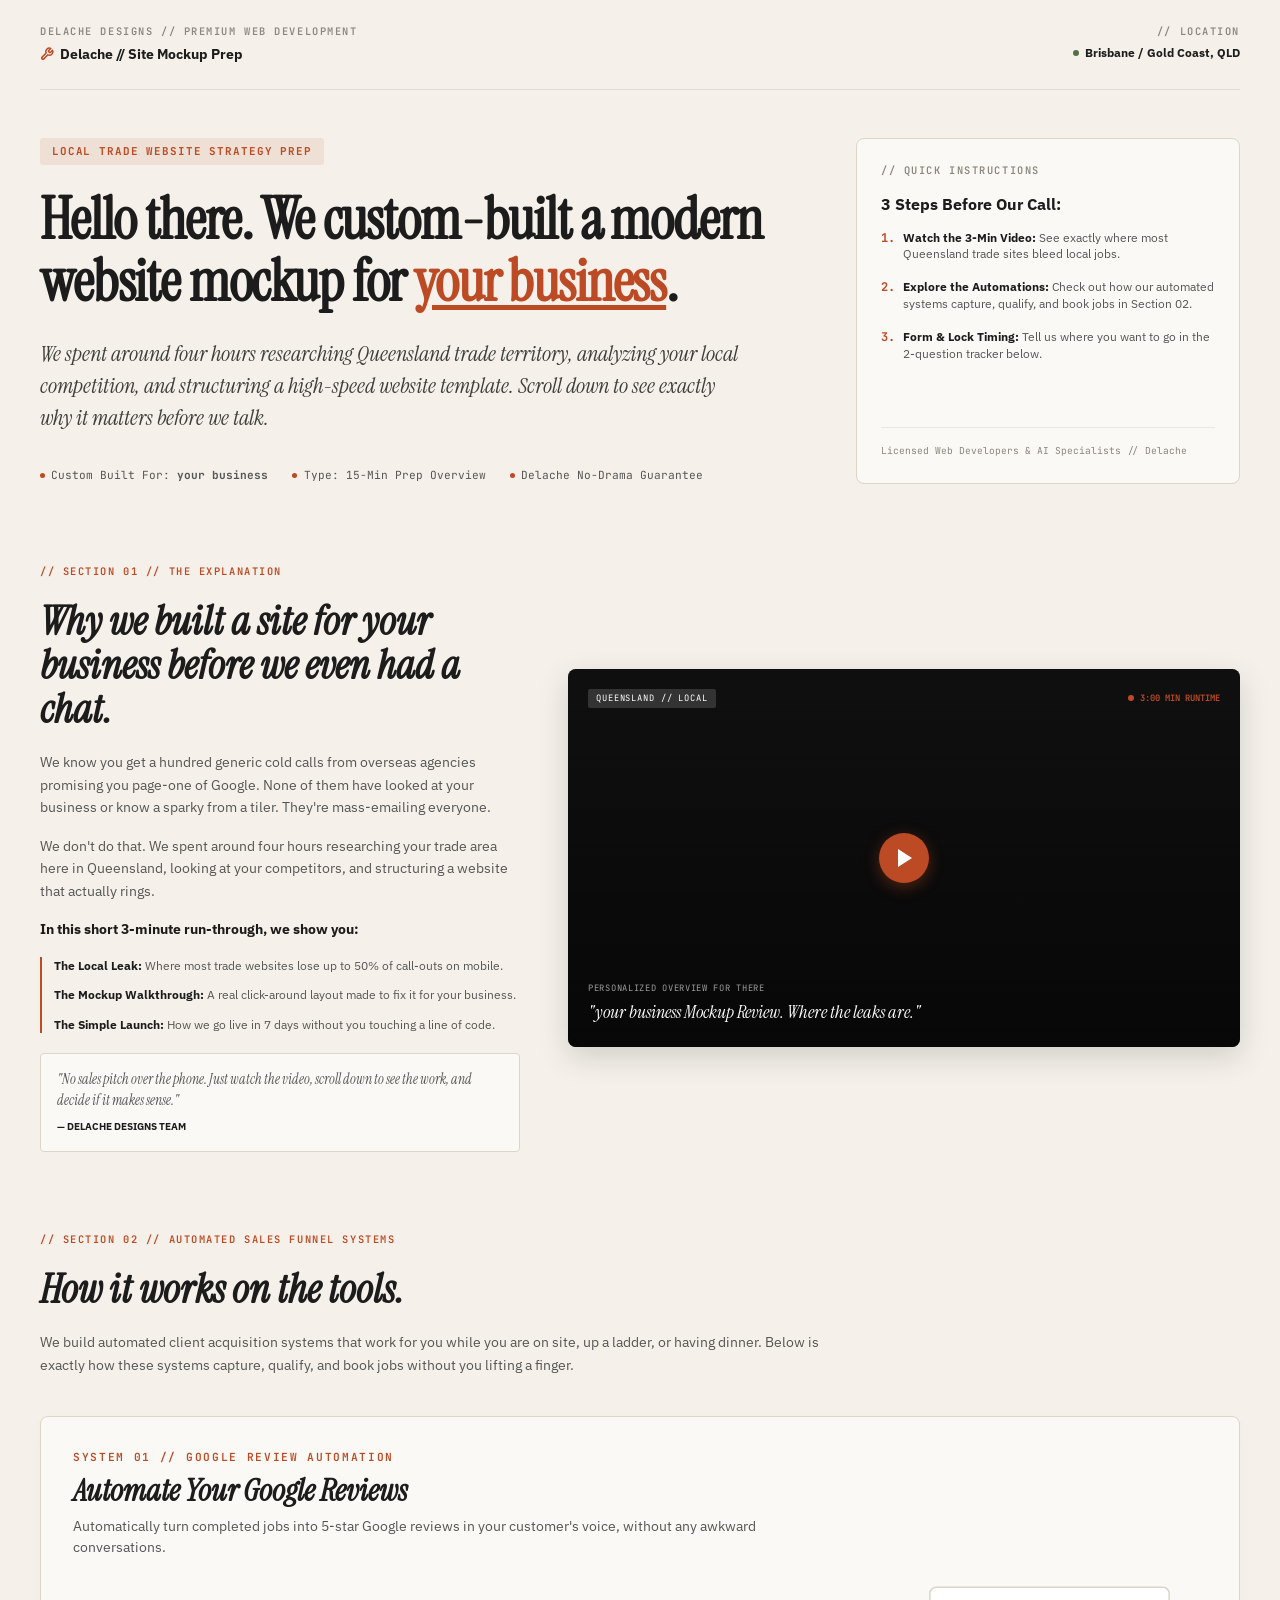
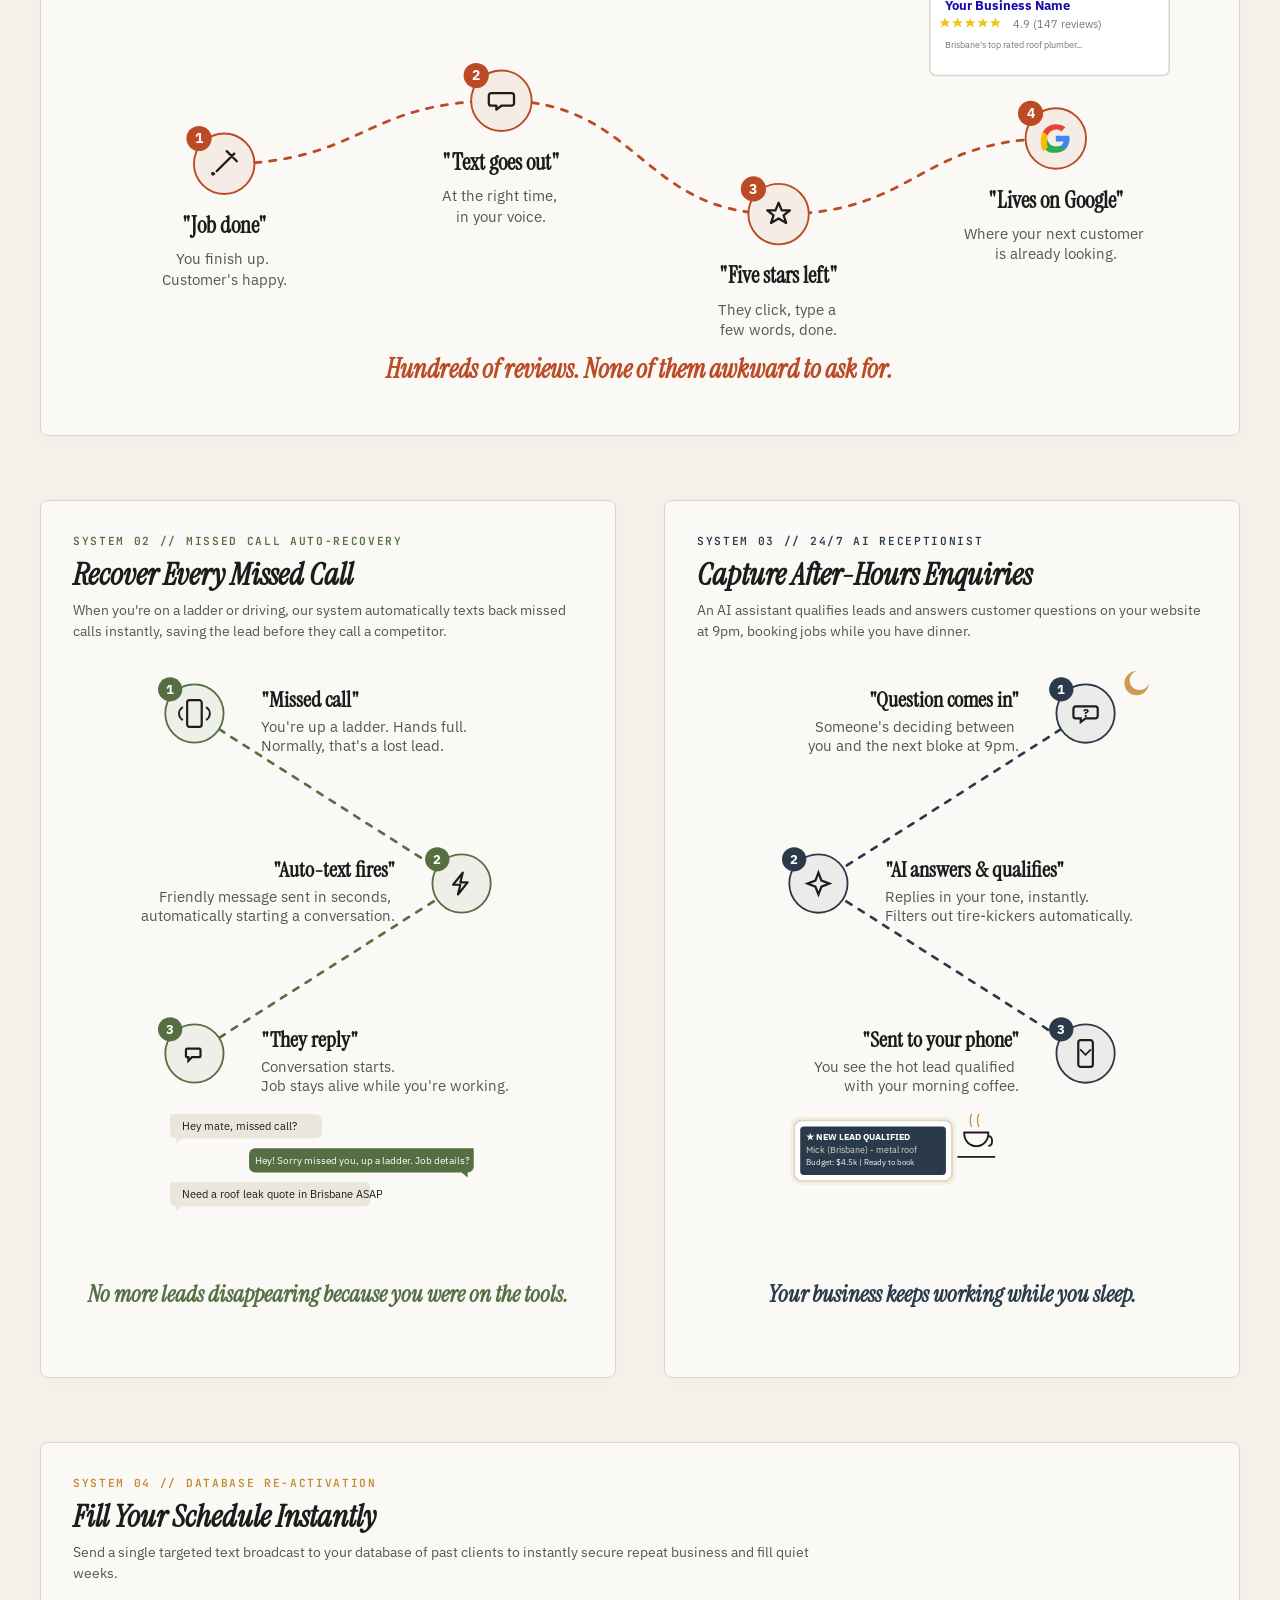
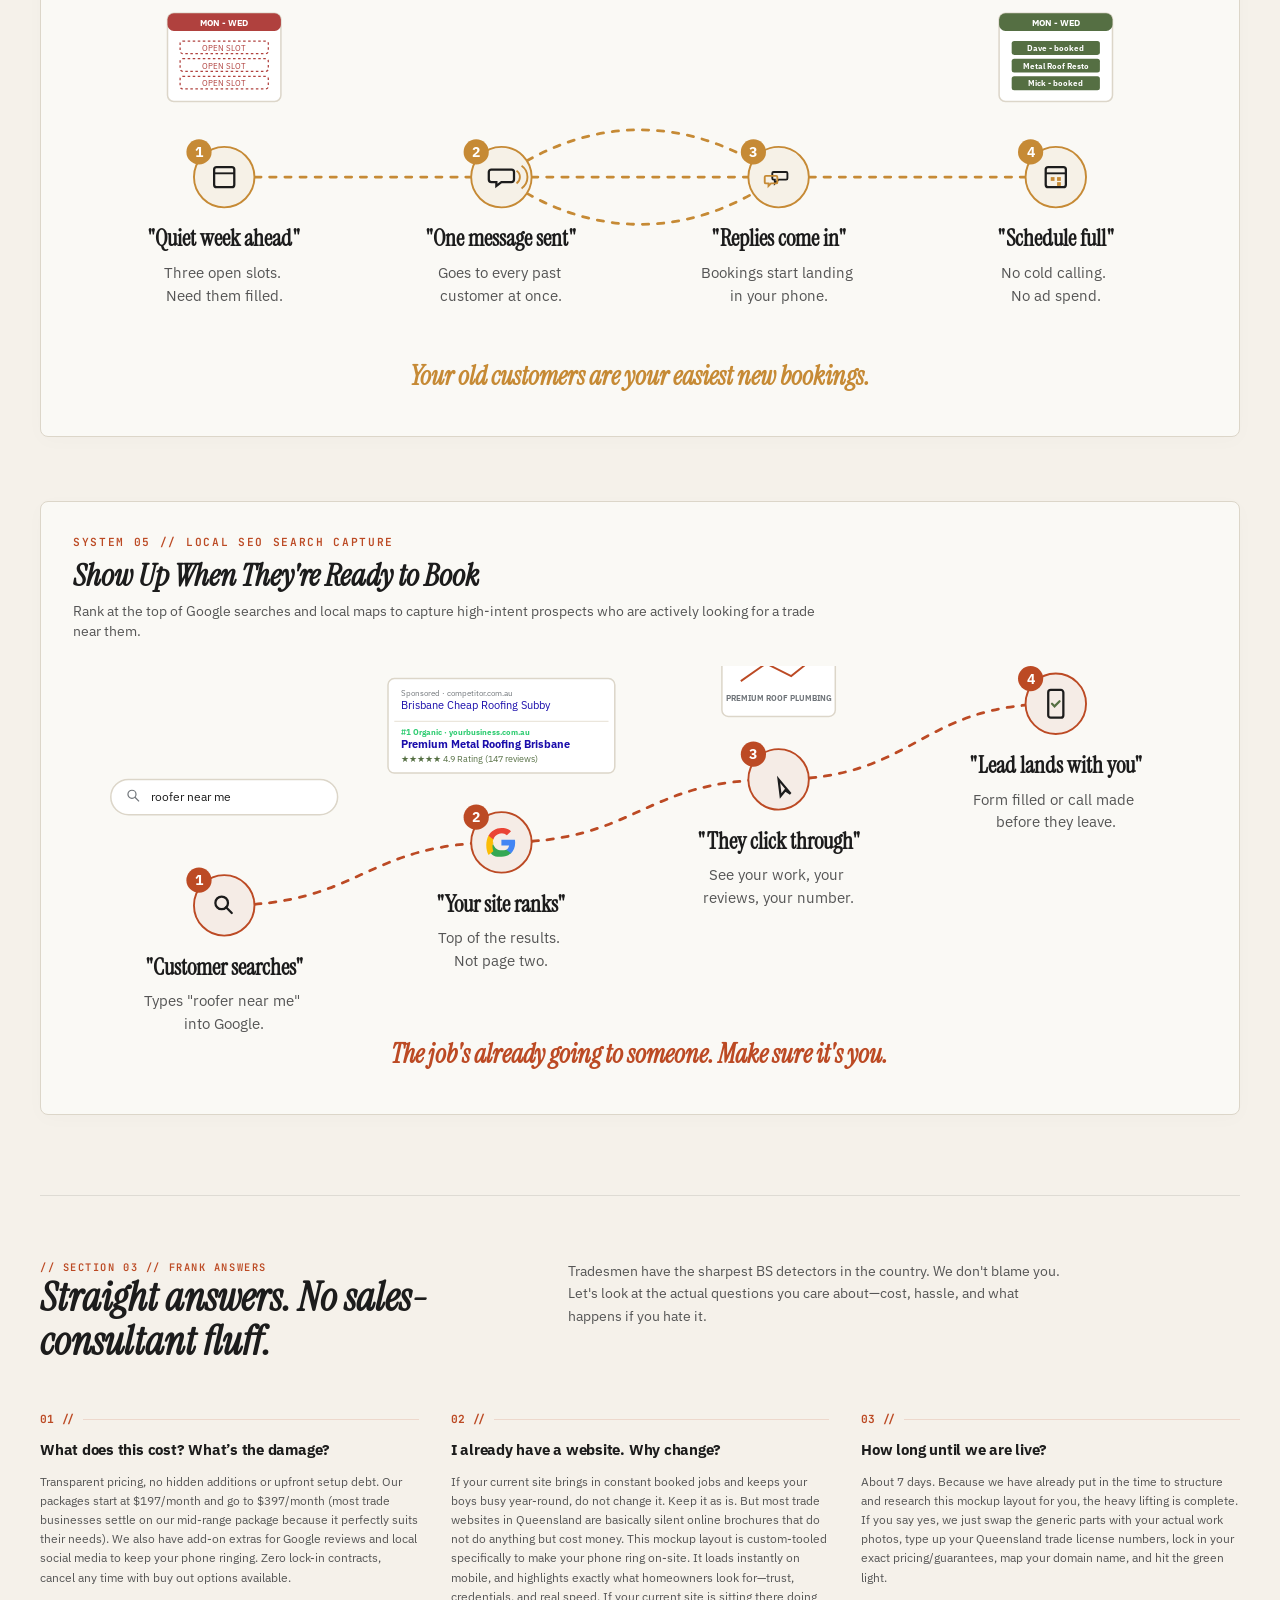
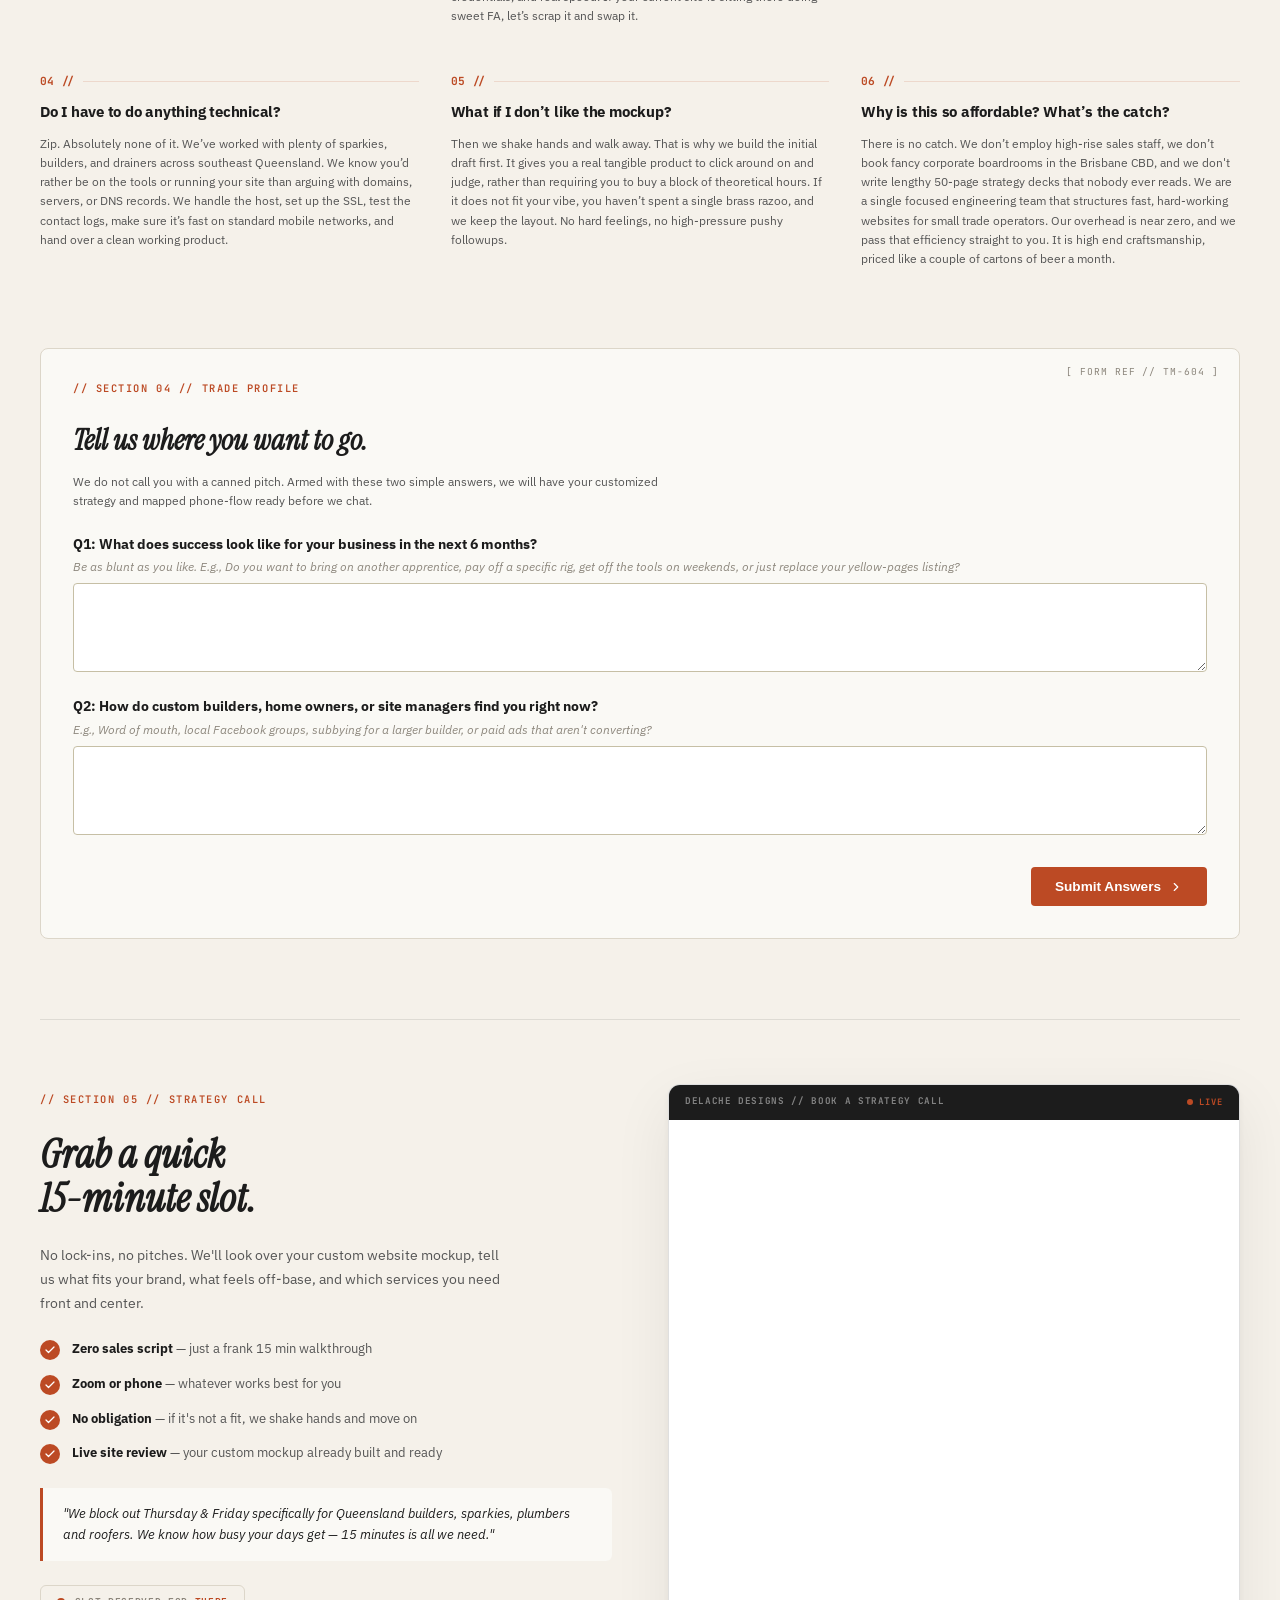
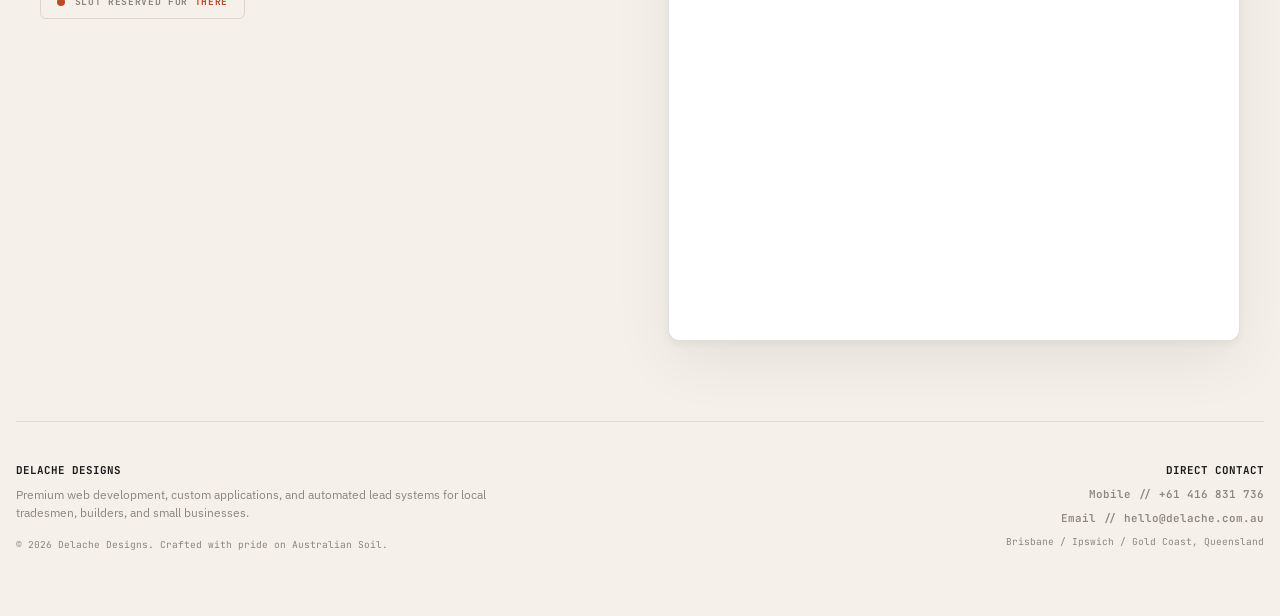
==== commit 3848d41c: "Update Step 2 to automations, format GHL time parameter to AEST, and update meeting details to Zoom/" ====
--- a/index.html
+++ b/index.html
@@ -13,7 +13,7 @@
   <link href="https://fonts.googleapis.com/css2?family=IBM+Plex+Sans:ital,wght@0,300;0,400;0,500;0,600;0,700;1,400&family=Instrument+Serif:ital,wght@0,400;0,900;1,400&family=JetBrains+Mono:wght@400;500;600&display=swap" rel="stylesheet">
   
   <!-- Main Stylesheet -->
-  <link rel="stylesheet" href="./styles.css">
+  <link rel="stylesheet" href="./styles.css?v=1.0.1">
 </head>
 <body>
 
@@ -85,7 +85,7 @@
             </li>
             <li>
               <span class="step-num">2.</span>
-              <span><strong>Review Your Mockup:</strong> Scroll around the interactive template rendered below in Section 02.</span>
+              <span><strong>Explore the Automations:</strong> Check out how our automated systems capture, qualify, and book jobs in Section 02.</span>
             </li>
             <li>
               <span class="step-num">3.</span>
@@ -99,7 +99,7 @@
       </div>
     </section>
 
-    <!-- URL Presets Dashboard (Testing Control Panel) -->
+    <!-- URL Presets Dashboard (Testing Control Panel - Commented out for production)
     <section class="presets-panel">
       <div class="presets-header">
         <span class="presets-title">
@@ -138,6 +138,7 @@
         </div>
       </div>
     </section>
+    -->
 
     <!-- 2. THE VIDEO SECTION -->
     <section class="video-section">
@@ -210,105 +211,622 @@
       </div>
     </section>
 
-    <!-- 3. INTERACTIVE WEBSITE PREVIEW SECTION -->
-    <section class="preview-section">
-      <div class="preview-header-card">
-        <h3 class="preview-card-title">
-          Section 02 // Premium responsive trade website mockup.
-        </h3>
-        <p class="preview-card-desc">
-          Below is a custom-coded website layout optimized for South-East Queensland mobile connections. We design these elements specifically to capture leads in 0.4 seconds without tracking bloat. Select device viewports to see how it flows.
+    <!-- 3. SVG INFOGRAPHICS SECTION -->
+    <section class="infographics-section" id="infographics-section">
+      <div class="infographics-header">
+        <span class="mono-tag section-tag">// Section 02 // Automated Sales Funnel Systems</span>
+        <h2 class="section-title">How it works on the tools.</h2>
+        <p class="infographics-desc">
+          We build automated client acquisition systems that work for you while you are on site, up a ladder, or having dinner. Below is exactly how these systems capture, qualify, and book jobs without you lifting a finger.
         </p>
       </div>
 
-      <!-- Mockup Browser Toolbar Controls -->
-      <div class="browser-toolbar">
-        <div class="toolbar-info">
-          <span class="mono-tag toolbar-tag">Section 02 // Custom Showcase</span>
-          <h3 class="toolbar-title">Website Mockup for <span id="toolbar-business-title" class="dynamic-val">your business</span></h3>
-        </div>
-        
-        <div class="toolbar-actions">
-          <!-- Mockup Theme Selector -->
-          <div class="accent-selector">
-            <span class="accent-label">Theme:</span>
-            <div class="theme-options">
-              <button class="theme-opt-btn active" data-theme="dark" title="Premium Dark Theme (Terracotta)">
-                <span class="theme-opt-dot" style="background: #BC4A24;"></span>
-                <span>Premium Dark</span>
-              </button>
-              <button class="theme-opt-btn" data-theme="light" title="Trust Light Theme (Cobalt Blue)">
-                <span class="theme-opt-dot" style="background: #1e40af;"></span>
-                <span>Trust Light</span>
-              </button>
+      <div class="infographics-grid">
+        <!-- Infographic 1: Google Review System (Full-Width) -->
+        <div class="infographic-card">
+          <div class="infographic-card-header">
+            <span class="mono-tag color-system-1">SYSTEM 01 // GOOGLE REVIEW AUTOMATION</span>
+            <h3 class="infographic-card-title">Automate Your Google Reviews</h3>
+            <p class="infographic-card-desc">Automatically turn completed jobs into 5-star Google reviews in your customer's voice, without any awkward conversations.</p>
+          </div>
+          <svg viewBox="0 35 900 335" width="100%" height="100%" xmlns="http://www.w3.org/2000/svg" aria-labelledby="title-reviews desc-reviews">
+            <title id="title-reviews">Reviews that build themselves</title>
+            <desc id="desc-reviews">Meandering path showing how a completed job automatically turns into 5-star Google reviews.</desc>
+            <style>
+              .s1-title { font-family: 'Instrument Serif', Georgia, serif; font-size: clamp(20px, 3.5vw, 24px); font-weight: 900; font-style: italic; fill: #1C1C1C; }
+              .s1-tag { font-family: 'JetBrains Mono', Courier, monospace; font-size: 10px; font-weight: bold; fill: #BC4A24; letter-spacing: 1.5px; }
+              .s1-beat-title { font-family: 'Instrument Serif', Georgia, serif; font-size: 18px; font-weight: 900; fill: #1C1C1C; text-anchor: middle; }
+              .s1-body { font-family: 'IBM Plex Sans', -apple-system, sans-serif; font-size: 12px; fill: #555555; text-anchor: middle; line-height: 1.4; }
+              .s1-takeaway { font-family: 'Instrument Serif', Georgia, serif; font-size: 21px; font-style: italic; fill: #BC4A24; text-anchor: middle; font-weight: bold; }
+              .s1-number { font-family: 'IBM Plex Sans', -apple-system, sans-serif; font-size: 11px; font-weight: bold; fill: #FFFFFF; text-anchor: middle; dominant-baseline: central; }
+              .s1-connector-line { stroke: #BC4A24; stroke-width: 2.2; stroke-dasharray: 5 7; fill: none; stroke-linecap: round; }
+              .s1-icon-circle { fill: rgba(188, 74, 36, 0.07); stroke: #BC4A24; stroke-width: 1.5; }
+              .s1-num-badge { fill: #BC4A24; }
+            </style>
+
+            <!-- Meandering path -->
+            <path d="M 120 180 C 230 180, 230 130, 340 130 C 450 130, 450 220, 560 220 C 670 220, 670 160, 780 160" class="s1-connector-line"/>
+
+            <!-- Beat 1 -->
+            <g>
+              <!-- Solid cover circle to hide path underneath -->
+              <circle cx="120" cy="180" r="24" fill="#FAF9F5" />
+              <circle cx="120" cy="180" r="24" class="s1-icon-circle" />
+              <circle cx="100" cy="160" r="10" class="s1-num-badge" />
+              <text x="100" y="160" class="s1-number">1</text>
+              <!-- Hammer / tools line icon -->
+              <g transform="translate(120, 180)">
+                <path d="M-6 6 L6 -6 M2 -10 L10 -2 M6 -6 L8 -8 M-8 8 C-10 10 -10 6 -8 8" stroke="#1C1C1C" stroke-width="1.8" stroke-linecap="round" fill="none"/>
+              </g>
+              <text x="120" y="235" class="s1-beat-title">"Job done"</text>
+              <text x="120" y="260" class="s1-body">
+                <tspan x="120" dy="0">You finish up.</tspan>
+                <tspan x="120" dy="16">Customer's happy.</tspan>
+              </text>
+            </g>
+
+            <!-- Beat 2 -->
+            <g>
+              <circle cx="340" cy="130" r="24" fill="#FAF9F5" />
+              <circle cx="340" cy="130" r="24" class="s1-icon-circle" />
+              <circle cx="320" cy="110" r="10" class="s1-num-badge" />
+              <text x="320" y="110" class="s1-number">2</text>
+              <!-- SMS line icon -->
+              <g transform="translate(340, 130)">
+                <path d="M-8 -6 h16 a2 2 0 0 1 2 2 v6 a2 2 0 0 1 -2 2 h-8 l-4 3 v-3 h-4 a2 2 0 0 1 -2 -2 v-6 a2 2 0 0 1 2 -2 z" stroke="#1C1C1C" stroke-width="1.8" stroke-linecap="round" stroke-linejoin="round" fill="none"/>
+              </g>
+              <text x="340" y="185" class="s1-beat-title">"Text goes out"</text>
+              <text x="340" y="210" class="s1-body">
+                <tspan x="340" dy="0">At the right time,</tspan>
+                <tspan x="340" dy="16">in your voice.</tspan>
+              </text>
+            </g>
+
+            <!-- Beat 3 -->
+            <g>
+              <circle cx="560" cy="220" r="24" fill="#FAF9F5" />
+              <circle cx="560" cy="220" r="24" class="s1-icon-circle" />
+              <circle cx="540" cy="200" r="10" class="s1-num-badge" />
+              <text x="540" y="200" class="s1-number">3</text>
+              <!-- Star click line icon -->
+              <g transform="translate(560, 220)">
+                <path d="M0 -9 L2.5 -3 L9 -3 L4 1 L6 7 L0 3.5 L-6 7 L-4 1 L-9 -3 L-2.5 -3 Z" stroke="#1C1C1C" stroke-width="1.8" stroke-linecap="round" stroke-linejoin="round" fill="none"/>
+              </g>
+              <text x="560" y="275" class="s1-beat-title">"Five stars left"</text>
+              <text x="560" y="300" class="s1-body">
+                <tspan x="560" dy="0">They click, type a</tspan>
+                <tspan x="560" dy="16">few words, done.</tspan>
+              </text>
+            </g>
+
+            <!-- Beat 4 -->
+            <g>
+              <circle cx="780" cy="160" r="24" fill="#FAF9F5" />
+              <circle cx="780" cy="160" r="24" class="s1-icon-circle" />
+              <circle cx="760" cy="140" r="10" class="s1-num-badge" />
+              <text x="760" y="140" class="s1-number">4</text>
+              <!-- Google G Logo -->
+              <g transform="translate(768, 148) scale(0.6)">
+                <path d="M38.2 20.45c0-1.4-.13-2.76-.36-4.05H20v7.69h10.22c-.44 2.37-1.78 4.38-3.79 5.73v4.76h6.14c3.59-3.3 5.63-8.17 5.63-14.13z" fill="#4285F4"/>
+                <path d="M20 39c5.13 0 9.43-1.7 12.58-4.63l-6.14-4.76c-1.7.14-3.88.92-6.44.92-4.96 0-9.15-3.35-10.65-7.87H3.06v4.92C6.2 38.86 12.65 39 20 39z" fill="#34A853"/>
+                <path d="M9.35 22.66c-.38-1.14-.6-2.35-.6-3.6s.22-2.46.6-3.6v-4.92H3.06c-1.95 3.91-3.06 8.3-3.06 13.12s1.11 9.21 3.06 13.12l6.29-4.92c-1.5-4.52-1.5-7.87 0-12.72z" fill="#FBBC05"/>
+                <path d="M20 7.8c2.79 0 5.29.96 7.27 2.85l5.45-5.45C29.42 2.1 25.13 1 20 1 12.65 1 6.2 5.14 3.06 11.23l6.29 4.92c1.5-4.52 5.69-7.87 10.65-7.87z" fill="#EA4335"/>
+              </g>
+              <!-- Google mockup snippet -->
+              <g transform="translate(680, 40)">
+                <rect x="0" y="0" width="190" height="70" rx="5" fill="#FFFFFF" stroke="#DCD6C9" stroke-width="1.2" />
+                <text x="12" y="18" font-family="'IBM Plex Sans', sans-serif" font-size="10px" font-weight="bold" fill="#1A0DAB">Your Business Name</text>
+                <g transform="translate(12, 23)">
+                  <path d="M0 -4 L1 -1 L4 -1 L2 1 L3 4 L0 2 L-3 4 L-2 1 L-4 -1 L-1 -1 Z" fill="#F1C40F" transform="translate(0, 5)"/>
+                  <path d="M0 -4 L1 -1 L4 -1 L2 1 L3 4 L0 2 L-3 4 L-2 1 L-4 -1 L-1 -1 Z" fill="#F1C40F" transform="translate(10, 5)"/>
+                  <path d="M0 -4 L1 -1 L4 -1 L2 1 L3 4 L0 2 L-3 4 L-2 1 L-4 -1 L-1 -1 Z" fill="#F1C40F" transform="translate(20, 5)"/>
+                  <path d="M0 -4 L1 -1 L4 -1 L2 1 L3 4 L0 2 L-3 4 L-2 1 L-4 -1 L-1 -1 Z" fill="#F1C40F" transform="translate(30, 5)"/>
+                  <path d="M0 -4 L1 -1 L4 -1 L2 1 L3 4 L0 2 L-3 4 L-2 1 L-4 -1 L-1 -1 Z" fill="#F1C40F" transform="translate(40, 5)"/>
+                </g>
+                <text x="66" y="32" font-family="'IBM Plex Sans', sans-serif" font-size="8.5px" fill="#70757A">4.9 (147 reviews)</text>
+                <text x="12" y="48" font-family="'IBM Plex Sans', sans-serif" font-size="7.5px" fill="#70757A">Brisbane's top rated roof plumber...</text>
+              </g>
+              <text x="780" y="215" class="s1-beat-title">"Lives on Google"</text>
+              <text x="780" y="240" class="s1-body">
+                <tspan x="780" dy="0">Where your next customer</tspan>
+                <tspan x="780" dy="16">is already looking.</tspan>
+              </text>
+            </g>
+
+            <!-- Takeaway Line -->
+            <text x="450" y="350" class="s1-takeaway">Hundreds of reviews. None of them awkward to ask for.</text>
+          </svg>
+        </div>
+
+        <!-- Row for Infographics 2 and 3 (Side-by-Side on Desktop) -->
+        <div class="infographics-row-split">
+          <!-- Infographic 2: Missed Call Recovery (Narrow) -->
+          <div class="infographic-card">
+            <div class="infographic-card-header">
+              <span class="mono-tag color-system-2">SYSTEM 02 // MISSED CALL AUTO-RECOVERY</span>
+              <h3 class="infographic-card-title">Recover Every Missed Call</h3>
+              <p class="infographic-card-desc">When you're on a ladder or driving, our system automatically texts back missed calls instantly, saving the lead before they call a competitor.</p>
             </div>
-          </div>
-
-          <!-- Device Toggle Buttons -->
-          <div class="device-selector">
-            <button class="device-btn active" id="device-desktop-btn" title="Desktop Screen">
-              <svg viewBox="0 0 24 24" width="14" height="14" stroke="currentColor" stroke-width="2.2" fill="none" stroke-linecap="round" stroke-linejoin="round">
-                <rect x="2" y="3" width="20" height="14" rx="2" ry="2"></rect>
-                <line x1="8" y1="21" x2="16" y2="21"></line>
-                <line x1="12" y1="17" x2="12" y2="21"></line>
-              </svg>
-            </button>
-            <button class="device-btn" id="device-mobile-btn" title="Mobile Screen">
-              <svg viewBox="0 0 24 24" width="14" height="14" stroke="currentColor" stroke-width="2.2" fill="none" stroke-linecap="round" stroke-linejoin="round">
-                <rect x="5" y="2" width="14" height="20" rx="2" ry="2"></rect>
-                <line x1="12" y1="18" x2="12.01" y2="18"></line>
-              </svg>
-            </button>
-          </div>
-
-          <!-- Rebuild Button -->
-          <button class="rebuild-btn" id="rebuild-btn">
-            <svg id="rebuild-icon" viewBox="0 0 24 24" width="12" height="12" stroke="currentColor" stroke-width="2" fill="none" stroke-linecap="round" stroke-linejoin="round">
-              <path d="M21.5 2v6h-6M21.34 15.57a10 10 0 1 1-.57-8.38l5.67-5.67"></path>
+            <svg viewBox="0 100 420 550" width="100%" height="100%" xmlns="http://www.w3.org/2000/svg" aria-labelledby="title-missed desc-missed">
+              <title id="title-missed">Every missed call becomes a booked job</title>
+              <desc id="desc-missed">Vertical zig-zag path illustrating the recovery of a missed call through automated text messaging.</desc>
+              <style>
+                .s2-title { font-family: 'Instrument Serif', Georgia, serif; font-size: clamp(20px, 3.5vw, 24px); font-weight: 900; font-style: italic; fill: #1C1C1C; }
+                .s2-tag { font-family: 'JetBrains Mono', Courier, monospace; font-size: 10px; font-weight: bold; fill: #556F43; letter-spacing: 1.5px; }
+                .s2-beat-title { font-family: 'Instrument Serif', Georgia, serif; font-size: 18px; font-weight: 900; fill: #1C1C1C; text-anchor: start; }
+                .s2-beat-title-left { font-family: 'Instrument Serif', Georgia, serif; font-size: 18px; font-weight: 900; fill: #1C1C1C; text-anchor: end; }
+                .s2-body { font-family: 'IBM Plex Sans', -apple-system, sans-serif; font-size: 12.5px; fill: #555555; line-height: 1.4; text-anchor: start; }
+                .s2-body-left { font-family: 'IBM Plex Sans', -apple-system, sans-serif; font-size: 12.5px; fill: #555555; line-height: 1.4; text-anchor: end; }
+                .s2-takeaway { font-family: 'Instrument Serif', Georgia, serif; font-size: 19px; font-style: italic; fill: #556F43; text-anchor: middle; font-weight: bold; }
+                .s2-number { font-family: 'IBM Plex Sans', -apple-system, sans-serif; font-size: 11px; font-weight: bold; fill: #FFFFFF; text-anchor: middle; dominant-baseline: central; }
+                .s2-connector-line { stroke: #556F43; stroke-width: 2.2; stroke-dasharray: 5 7; fill: none; stroke-linecap: round; }
+                .s2-icon-circle { fill: rgba(85, 111, 67, 0.07); stroke: #556F43; stroke-width: 1.5; }
+                .s2-num-badge { fill: #556F43; }
+              </style>
+
+              <!-- Connector path: Top-Left -> Middle-Right -> Bottom-Left (Reverse '<' layout) -->
+              <path d="M 100 140 L 320 280 L 100 420" class="s2-connector-line"/>
+
+              <!-- Beat 1: Top-Left -->
+              <g>
+                <!-- Cover circle to block connector line -->
+                <circle cx="100" cy="140" r="24" fill="#FAF9F5" style="fill: #FAF9F5 !important; opacity: 1 !important;"/>
+                <circle cx="100" cy="140" r="24" class="s2-icon-circle" />
+                <circle cx="80" cy="120" r="10" class="s2-num-badge" />
+                <text x="80" y="120" class="s2-number">1</text>
+                <!-- Ringing Phone icon -->
+                <g transform="translate(100, 140)">
+                  <rect x="-6" y="-11" width="12" height="22" rx="2" stroke="#1C1C1C" stroke-width="1.8" fill="none"/>
+                  <path d="M-10 -5 a6 6 0 0 0 0 10" stroke="#1C1C1C" stroke-width="1.5" fill="none" stroke-linecap="round"/>
+                  <path d="M10 -5 a6 6 0 0 1 0 10" stroke="#1C1C1C" stroke-width="1.5" fill="none" stroke-linecap="round"/>
+                </g>
+                <text x="155" y="135" class="s2-beat-title" text-anchor="start" style="text-anchor: start;">"Missed call"</text>
+                <text x="155" y="155" class="s2-body" text-anchor="start" style="text-anchor: start;">
+                  <tspan x="155" dy="0" text-anchor="start" style="text-anchor: start;">You're up a ladder. Hands full.</tspan>
+                  <tspan x="155" dy="16" text-anchor="start" style="text-anchor: start;">Normally, that's a lost lead.</tspan>
+                </text>
+              </g>
+
+              <!-- Beat 2: Middle-Right -->
+              <g>
+                <!-- Cover circle -->
+                <circle cx="320" cy="280" r="24" fill="#FAF9F5" style="fill: #FAF9F5 !important; opacity: 1 !important;"/>
+                <circle cx="320" cy="280" r="24" class="s2-icon-circle" />
+                <circle cx="300" cy="260" r="10" class="s2-num-badge" />
+                <text x="300" y="260" class="s2-number">2</text>
+                <!-- Auto text lightning / outgoing message -->
+                <g transform="translate(320, 280)">
+                  <path d="M1 -9 L-7 1 L-1 1 L-3 9 L5 -1 L-1 -1 Z" stroke="#1C1C1C" stroke-width="1.8" stroke-linejoin="round" fill="none"/>
+                </g>
+                <text x="265" y="275" class="s2-beat-title-left" text-anchor="end" style="text-anchor: end;">"Auto-text fires"</text>
+                <text x="265" y="295" class="s2-body-left" text-anchor="end" style="text-anchor: end;">
+                  <tspan x="265" dy="0" text-anchor="end" style="text-anchor: end;">Friendly message sent in seconds,</tspan>
+                  <tspan x="265" dy="16" text-anchor="end" style="text-anchor: end;">automatically starting a conversation.</tspan>
+                </text>
+              </g>
+
+              <!-- Beat 3: Bottom-Left -->
+              <g>
+                <!-- Cover circle -->
+                <circle cx="100" cy="420" r="24" fill="#FAF9F5" style="fill: #FAF9F5 !important; opacity: 1 !important;"/>
+                <circle cx="100" cy="420" r="24" class="s2-icon-circle" />
+                <circle cx="80" cy="400" r="10" class="s2-num-badge" />
+                <text x="80" y="400" class="s2-number">3</text>
+                <!-- Double message bubble icon -->
+                <g transform="translate(100, 420)">
+                  <path d="M-6 -4 h10 a1 1 0 0 1 1 1 v5 a1 1 0 0 1 -1 1 h-6 l-3 3 v-3 h-1 a1 1 0 0 1 -1 -1 v-5 a1 1 0 0 1 1 -1 z" stroke="#1C1C1C" stroke-width="1.8" fill="none"/>
+                </g>
+                <text x="155" y="415" class="s2-beat-title" text-anchor="start" style="text-anchor: start;">"They reply"</text>
+                <text x="155" y="435" class="s2-body" text-anchor="start" style="text-anchor: start;">
+                  <tspan x="155" dy="0" text-anchor="start" style="text-anchor: start;">Conversation starts.</tspan>
+                  <tspan x="155" dy="16" text-anchor="start" style="text-anchor: start;">Job stays alive while you're working.</tspan>
+                </text>
+              </g>
+
+              <!-- Text Message Mockup thread at bottom -->
+              <g transform="translate(80, 470)">
+                <!-- Bubble 1 -->
+                <path d="M 0 0 h 120 a 5 5 0 0 1 5 5 v 10 a 5 5 0 0 1 -5 5 h -110 l -5 4 v -4 a 5 5 0 0 1 -5 -5 z" fill="#EBE6DC"/>
+                <text x="10" y="13" font-family="'IBM Plex Sans', sans-serif" font-size="9px" fill="#1C1C1C">Hey mate, missed call?</text>
+                
+                <!-- Bubble 2 -->
+                <path d="M 250 28 h -180 a 5 5 0 0 0 -5 5 v 10 a 5 5 0 0 0 5 5 h 170 l 5 4 v -4 a 5 5 0 0 0 5 -5 z" fill="#556F43"/>
+                <text x="70" y="41" font-family="'IBM Plex Sans', sans-serif" font-size="8.5px" fill="#FFFFFF">Hey! Sorry missed you, up a ladder. Job details?</text>
+
+                <!-- Bubble 3 -->
+                <path d="M 0 56 h 160 a 5 5 0 0 1 5 5 v 10 a 5 5 0 0 1 -5 5 h -150 l -5 4 v -4 a 5 5 0 0 1 -5 -5 z" fill="#EBE6DC"/>
+                <text x="10" y="69" font-family="'IBM Plex Sans', sans-serif" font-size="9px" fill="#1C1C1C">Need a roof leak quote in Brisbane ASAP</text>
+              </g>
+
+              <!-- Takeaway Line -->
+              <text x="210" y="625" class="s2-takeaway">No more leads disappearing because you were on the tools.</text>
             </svg>
-            <span>Rebuild</span>
-          </button>
-        </div>
-      </div>
-
-      <!-- Browser Frame Wrapper -->
-      <div class="browser-frame" id="browser-frame">
-        
-        <!-- Browser Top Titlebar -->
-        <div class="browser-topbar">
-          <div class="browser-dots">
-            <span class="browser-dot red"></span>
-            <span class="browser-dot yellow"></span>
-            <span class="browser-dot green"></span>
-          </div>
-          <div class="browser-address" id="browser-address-bar">
-            yourbusiness.com.au
-          </div>
-          <div class="browser-badge">
-            PREVIEW
-          </div>
-        </div>
-
-        <!-- Browser Screen Wrapper (Holds dynamic screenshot or custom interactive site HTML) -->
-        <div class="browser-screen" id="browser-screen">
-          
-          <!-- Loading Mask Overlay -->
-          <div class="browser-loading-overlay" id="browser-loading-overlay">
-            <div class="loader-spinner"></div>
-            <span class="loader-text">Compiling Custom Layout...</span>
-          </div>
-
-          <!-- CASE A: USER PARAM HAS A MOCKUP IMAGE (Visible only if param loaded) -->
-          <div class="screenshot-container hidden" id="screenshot-container">
-            <img src="" alt="Custom website mockup" class="screenshot-img" id="screenshot-image">
-          </div>
-
-          <!-- CASE B: DEFAULT INTERACTIVE FUNCTIONAL PREVIEW (Colorbond Visualizer + Before/After) -->
-          <!-- CASE B: ACTUAL LIVE REACT TEMPLATE IFRAME (Loads the built template from demo/index.html) -->
-          <div class="iframe-mockup-wrapper" id="iframe-mockup-wrapper">
-            <iframe src="demo/index.html" class="mockup-iframe" id="mockup-iframe" title="Interactive Trade Website Preview"></iframe>
-          </div>
-
+          </div>
+
+          <!-- Infographic 3: Customer Enquiry Chatbot (Narrow) -->
+          <div class="infographic-card">
+            <div class="infographic-card-header">
+              <span class="mono-tag color-system-3">SYSTEM 03 // 24/7 AI RECEPTIONIST</span>
+              <h3 class="infographic-card-title">Capture After-Hours Enquiries</h3>
+              <p class="infographic-card-desc">An AI assistant qualifies leads and answers customer questions on your website at 9pm, booking jobs while you have dinner.</p>
+            </div>
+            <svg viewBox="0 100 420 560" width="100%" height="100%" xmlns="http://www.w3.org/2000/svg" aria-labelledby="title-chatbot desc-chatbot">
+              <title id="title-chatbot">Your site talks to customers at 9pm</title>
+              <desc id="desc-chatbot">Vertical zig-zag path showing how an after-hours inquiry gets filtered and qualified by AI overnight.</desc>
+              <style>
+                .s3-title { font-family: 'Instrument Serif', Georgia, serif; font-size: clamp(20px, 3.5vw, 24px); font-weight: 900; font-style: italic; fill: #1C1C1C; }
+                .s3-tag { font-family: 'JetBrains Mono', Courier, monospace; font-size: 10px; font-weight: bold; fill: #2A3A4A; letter-spacing: 1.5px; }
+                .s3-beat-title { font-family: 'Instrument Serif', Georgia, serif; font-size: 18px; font-weight: 900; fill: #1C1C1C; text-anchor: start; }
+                .s3-beat-title-left { font-family: 'Instrument Serif', Georgia, serif; font-size: 18px; font-weight: 900; fill: #1C1C1C; text-anchor: end; }
+                .s3-body { font-family: 'IBM Plex Sans', -apple-system, sans-serif; font-size: 12.5px; fill: #555555; line-height: 1.4; text-anchor: start; }
+                .s3-body-left { font-family: 'IBM Plex Sans', -apple-system, sans-serif; font-size: 12.5px; fill: #555555; line-height: 1.4; text-anchor: end; }
+                .s3-takeaway { font-family: 'Instrument Serif', Georgia, serif; font-size: 19px; font-style: italic; fill: #2A3A4A; text-anchor: middle; font-weight: bold; }
+                .s3-number { font-family: 'IBM Plex Sans', -apple-system, sans-serif; font-size: 11px; font-weight: bold; fill: #FFFFFF; text-anchor: middle; dominant-baseline: central; }
+                .s3-connector-line { stroke: #2A3A4A; stroke-width: 2.2; stroke-dasharray: 5 7; fill: none; stroke-linecap: round; }
+                .s3-icon-circle { fill: rgba(42, 58, 74, 0.07); stroke: #2A3A4A; stroke-width: 1.5; }
+                .s3-num-badge { fill: #2A3A4A; }
+              </style>
+
+              <!-- Crescent Moon representing 9pm -->
+              <g transform="translate(350, 105)">
+                <path d="M 12 0 A 10 10 0 1 0 22 10 A 8 8 0 1 1 12 0 Z" fill="#C68A35" opacity="0.85"/>
+              </g>
+
+              <!-- Connector path: Top-Right -> Middle-Left -> Bottom-Right (Standard '>' layout) -->
+              <path d="M 320 140 L 100 280 L 320 420" class="s3-connector-line"/>
+
+              <!-- Beat 1: Top-Right -->
+              <g>
+                <!-- Cover circle -->
+                <circle cx="320" cy="140" r="24" fill="#FAF9F5" style="fill: #FAF9F5 !important; opacity: 1 !important;"/>
+                <circle cx="320" cy="140" r="24" class="s3-icon-circle" />
+                <circle cx="300" cy="120" r="10" class="s3-num-badge" />
+                <text x="300" y="120" class="s3-number">1</text>
+                <!-- Question bubble icon -->
+                <g transform="translate(320, 140)">
+                  <path d="M-8 -6 h16 a2 2 0 0 1 2 2 v6 a2 2 0 0 1 -2 2 h-8 l-4 3 v-3 h-4 a2 2 0 0 1 -2 -2 v-6 a2 2 0 0 1 2 -2 z" stroke="#1C1C1C" stroke-width="1.8" fill="none"/>
+                  <text x="0" y="3" font-family="'IBM Plex Sans', sans-serif" font-size="10px" font-weight="bold" fill="#1C1C1C" text-anchor="middle">?</text>
+                </g>
+                <text x="265" y="135" class="s3-beat-title-left" text-anchor="end" style="text-anchor: end;">"Question comes in"</text>
+                <text x="265" y="155" class="s3-body-left" text-anchor="end" style="text-anchor: end;">
+                  <tspan x="265" dy="0" text-anchor="end" style="text-anchor: end;">Someone's deciding between</tspan>
+                  <tspan x="265" dy="16" text-anchor="end" style="text-anchor: end;">you and the next bloke at 9pm.</tspan>
+                </text>
+              </g>
+
+              <!-- Beat 2: Middle-Left -->
+              <g>
+                <!-- Cover circle -->
+                <circle cx="100" cy="280" r="24" fill="#FAF9F5" style="fill: #FAF9F5 !important; opacity: 1 !important;"/>
+                <circle cx="100" cy="280" r="24" class="s3-icon-circle" />
+                <circle cx="80" cy="260" r="10" class="s3-num-badge" />
+                <text x="80" y="260" class="s3-number">2</text>
+                <!-- AI spark/star icon -->
+                <g transform="translate(100, 280)">
+                  <path d="M0 -9 L2.5 -2.5 L9 0 L2.5 2.5 L0 9 L-2.5 2.5 L-9 0 L-2.5 -2.5 Z" stroke="#1C1C1C" stroke-width="1.8" fill="none"/>
+                </g>
+                <text x="155" y="275" class="s3-beat-title" text-anchor="start" style="text-anchor: start;">"AI answers & qualifies"</text>
+                <text x="155" y="295" class="s3-body" text-anchor="start" style="text-anchor: start;">
+                  <tspan x="155" dy="0" text-anchor="start" style="text-anchor: start;">Replies in your tone, instantly.</tspan>
+                  <tspan x="155" dy="16" text-anchor="start" style="text-anchor: start;">Filters out tire-kickers automatically.</tspan>
+                </text>
+              </g>
+
+              <!-- Beat 3: Bottom-Right -->
+              <g>
+                <!-- Cover circle -->
+                <circle cx="320" cy="420" r="24" fill="#FAF9F5" style="fill: #FAF9F5 !important; opacity: 1 !important;"/>
+                <circle cx="320" cy="420" r="24" class="s3-icon-circle" />
+                <circle cx="300" cy="400" r="10" class="s3-num-badge" />
+                <text x="300" y="400" class="s3-number">3</text>
+                <!-- Smartphone envelope icon -->
+                <g transform="translate(320, 420)">
+                  <rect x="-6" y="-11" width="12" height="22" rx="2" stroke="#1C1C1C" stroke-width="1.8" fill="none"/>
+                  <path d="M-4 -3 L0 1 L4 -3" stroke="#1C1C1C" stroke-width="1.5" fill="none" stroke-linecap="round"/>
+                </g>
+                <text x="265" y="415" class="s3-beat-title-left" text-anchor="end" style="text-anchor: end;">"Sent to your phone"</text>
+                <text x="265" y="435" class="s3-body-left" text-anchor="end" style="text-anchor: end;">
+                  <tspan x="265" dy="0" text-anchor="end" style="text-anchor: end;">You see the hot lead qualified</tspan>
+                  <tspan x="265" dy="16" text-anchor="end" style="text-anchor: end;">with your morning coffee.</tspan>
+                </text>
+              </g>
+
+              <!-- Coffee & Phone Mockup at bottom -->
+              <g transform="translate(80, 470)">
+                <!-- Coffee cup -->
+                <g transform="translate(150, 20)">
+                  <path d="M-15 15 L15 15" stroke="#1C1C1C" stroke-width="1.5" stroke-linecap="round"/>
+                  <path d="M-10 -5 C-10 10 10 10 10 -5 Z" fill="#FAF9F5" stroke="#1C1C1C" stroke-width="1.5" stroke-linejoin="round"/>
+                  <path d="M10 -2 C14 -2 14 6 10 6" fill="none" stroke="#1C1C1C" stroke-width="1.5"/>
+                  <path d="M-4 -10 Q-6 -15 -4 -20" stroke="#C68A35" stroke-width="1" fill="none" stroke-linecap="round"/>
+                  <path d="M2 -10 Q0 -15 2 -20" stroke="#C68A35" stroke-width="1" fill="none" stroke-linecap="round"/>
+                </g>
+                <!-- Glow phone notification -->
+                <g transform="translate(0, 5)">
+                  <rect x="-3" y="-3" width="136" height="56" rx="8" fill="rgba(198, 138, 53, 0.1)"/>
+                  <rect x="0" y="0" width="130" height="50" rx="6" fill="#FFFFFF" stroke="#DCD6C9" stroke-width="1.5"/>
+                  <rect x="5" y="5" width="120" height="40" rx="3" fill="#2A3A4A"/>
+                  <text x="10" y="16" font-family="'IBM Plex Sans', sans-serif" font-size="7.5px" font-weight="bold" fill="#FFFFFF">★ NEW LEAD QUALIFIED</text>
+                  <text x="10" y="27" font-family="'IBM Plex Sans', sans-serif" font-size="7px" fill="#DCD6C9">Mick (Brisbane) - metal roof</text>
+                  <text x="10" y="37" font-family="'IBM Plex Sans', sans-serif" font-size="6.5px" fill="#FAF9F5">Budget: $4.5k | Ready to book</text>
+                </g>
+              </g>
+
+              <!-- Takeaway Line -->
+              <text x="210" y="625" class="s3-takeaway">Your business keeps working while you sleep.</text>
+            </svg>
+          </div>
+        </div>
+
+        <!-- Infographic 4: SMS to Customer List (Full-Width) -->
+        <div class="infographic-card">
+          <div class="infographic-card-header">
+            <span class="mono-tag color-system-4">SYSTEM 04 // DATABASE RE-ACTIVATION</span>
+            <h3 class="infographic-card-title">Fill Your Schedule Instantly</h3>
+            <p class="infographic-card-desc">Send a single targeted text broadcast to your database of past clients to instantly secure repeat business and fill quiet weeks.</p>
+          </div>
+          <svg viewBox="0 45 900 315" width="100%" height="100%" xmlns="http://www.w3.org/2000/svg" aria-labelledby="title-smslist desc-smslist">
+            <title id="title-smslist">Fill your schedule with one text</title>
+            <desc id="desc-smslist">Meandering paths fanning out from a single message to multiple past clients, resulting in a full schedule.</desc>
+            <style>
+              .s4-title { font-family: 'Instrument Serif', Georgia, serif; font-size: clamp(20px, 3.5vw, 24px); font-weight: 900; font-style: italic; fill: #1C1C1C; }
+              .s4-tag { font-family: 'JetBrains Mono', Courier, monospace; font-size: 10px; font-weight: bold; fill: #C68A35; letter-spacing: 1.5px; }
+              .s4-beat-title { font-family: 'Instrument Serif', Georgia, serif; font-size: 18px; font-weight: 900; fill: #1C1C1C; text-anchor: middle; }
+              .s4-body { font-family: 'IBM Plex Sans', -apple-system, sans-serif; font-size: 12px; fill: #555555; text-anchor: middle; line-height: 1.4; }
+              .s4-takeaway { font-family: 'Instrument Serif', Georgia, serif; font-size: 21px; font-style: italic; fill: #C68A35; text-anchor: middle; font-weight: bold; }
+              .s4-number { font-family: 'IBM Plex Sans', -apple-system, sans-serif; font-size: 11px; font-weight: bold; fill: #FFFFFF; text-anchor: middle; dominant-baseline: central; }
+              .s4-connector-line { stroke: #C68A35; stroke-width: 2.2; stroke-dasharray: 5 7; fill: none; stroke-linecap: round; }
+              .s4-icon-circle { fill: rgba(198, 138, 53, 0.07); stroke: #C68A35; stroke-width: 1.5; }
+              .s4-num-badge { fill: #C68A35; }
+            </style>
+
+            <!-- Fanning Paths -->
+            <path d="M 120 180 C 230 180, 230 180, 340 180" class="s4-connector-line"/>
+            <path d="M 340 180 C 410 130, 490 130, 560 180" class="s4-connector-line"/>
+            <path d="M 340 180 C 410 180, 490 180, 560 180" class="s4-connector-line"/>
+            <path d="M 340 180 C 410 230, 490 230, 560 180" class="s4-connector-line"/>
+            <path d="M 560 180 C 670 180, 670 180, 780 180" class="s4-connector-line"/>
+
+            <!-- Beat 1 -->
+            <g>
+              <circle cx="120" cy="180" r="24" fill="#FAF9F5"/>
+              <circle cx="120" cy="180" r="24" class="s4-icon-circle" />
+              <circle cx="100" cy="160" r="10" class="s4-num-badge" />
+              <text x="100" y="160" class="s4-number">1</text>
+              <!-- Calendar grid icon -->
+              <g transform="translate(120, 180)">
+                <rect x="-8" y="-8" width="16" height="16" rx="2" stroke="#1C1C1C" stroke-width="1.8" fill="none"/>
+                <line x1="-8" y1="-3" x2="8" y2="-3" stroke="#1C1C1C" stroke-width="1.5"/>
+              </g>
+              <!-- Mock empty calendar block -->
+              <g transform="translate(75, 50)">
+                <rect x="0" y="0" width="90" height="70" rx="5" fill="#FFFFFF" stroke="#DCD6C9" stroke-width="1.2" />
+                <rect x="0" y="0" width="90" height="14" rx="5" fill="#B0413E"/>
+                <text x="45" y="10" font-family="'IBM Plex Sans', sans-serif" font-size="7.5px" fill="#FFFFFF" text-anchor="middle" font-weight="bold">MON - WED</text>
+                <rect x="10" y="22" width="70" height="10" rx="2" fill="none" stroke="#B0413E" stroke-dasharray="2 2" stroke-width="1"/>
+                <text x="45" y="30" font-family="'IBM Plex Sans', sans-serif" font-size="6.5px" fill="#B0413E" text-anchor="middle">OPEN SLOT</text>
+                <rect x="10" y="36" width="70" height="10" rx="2" fill="none" stroke="#B0413E" stroke-dasharray="2 2" stroke-width="1"/>
+                <text x="45" y="44" font-family="'IBM Plex Sans', sans-serif" font-size="6.5px" fill="#B0413E" text-anchor="middle">OPEN SLOT</text>
+                <rect x="10" y="50" width="70" height="10" rx="2" fill="none" stroke="#B0413E" stroke-dasharray="2 2" stroke-width="1"/>
+                <text x="45" y="58" font-family="'IBM Plex Sans', sans-serif" font-size="6.5px" fill="#B0413E" text-anchor="middle">OPEN SLOT</text>
+              </g>
+              <text x="120" y="235" class="s4-beat-title">"Quiet week ahead"</text>
+              <text x="120" y="260" class="s4-body">
+                <tspan x="120" dy="0">Three open slots.</tspan>
+                <tspan x="120" dy="18">Need them filled.</tspan>
+              </text>
+            </g>
+
+            <!-- Beat 2 -->
+            <g>
+              <circle cx="340" cy="180" r="24" fill="#FAF9F5"/>
+              <circle cx="340" cy="180" r="24" class="s4-icon-circle" />
+              <circle cx="320" cy="160" r="10" class="s4-num-badge" />
+              <text x="320" y="160" class="s4-number">2</text>
+              <!-- SMS broadcast icon -->
+              <g transform="translate(340, 180)">
+                <path d="M-8 -6 h16 a2 2 0 0 1 2 2 v6 a2 2 0 0 1 -2 2 h-8 l-4 3 v-3 h-4 a2 2 0 0 1 -2 -2 v-6 a2 2 0 0 1 2 -2 z" stroke="#1C1C1C" stroke-width="1.8" fill="none"/>
+                <path d="M12 -5 a6 6 0 0 1 0 10" stroke="#C68A35" stroke-width="1.5" fill="none"/>
+                <path d="M16 -9 a11 11 0 0 1 0 18" stroke="#C68A35" stroke-width="1.5" fill="none"/>
+              </g>
+              <text x="340" y="235" class="s4-beat-title">"One message sent"</text>
+              <text x="340" y="260" class="s4-body">
+                <tspan x="340" dy="0">Goes to every past</tspan>
+                <tspan x="340" dy="18">customer at once.</tspan>
+              </text>
+            </g>
+
+            <!-- Beat 3 -->
+            <g>
+              <circle cx="560" cy="180" r="24" fill="#FAF9F5"/>
+              <circle cx="560" cy="180" r="24" class="s4-icon-circle" />
+              <circle cx="540" cy="160" r="10" class="s4-num-badge" />
+              <text x="540" y="160" class="s4-number">3</text>
+              <!-- Multiple overlapping bubbles icon -->
+              <g transform="translate(560, 180)">
+                <path d="M-4 -4 h10 a1 1 0 0 1 1 1 v4 a1 1 0 0 1 -1 1 h-6 l-3 3 v-3 h-1 a1 1 0 0 1 -1 -1 v-4 a1 1 0 0 1 1 -1 z" stroke="#1C1C1C" stroke-width="1.5" fill="none"/>
+                <path d="M-10 -1 h8 a1 1 0 0 1 1 1 v4 a1 1 0 0 1 -1 1 h-4 l-2 2 v-2 h-2 a1 1 0 0 1 -1 -1 v-4 a1 1 0 0 1 1 -1 z" stroke="#C68A35" stroke-width="1.5" fill="none"/>
+              </g>
+              <text x="560" y="235" class="s4-beat-title">"Replies come in"</text>
+              <text x="560" y="260" class="s4-body">
+                <tspan x="560" dy="0">Bookings start landing</tspan>
+                <tspan x="560" dy="18">in your phone.</tspan>
+              </text>
+            </g>
+
+            <!-- Beat 4 -->
+            <g>
+              <circle cx="780" cy="180" r="24" fill="#FAF9F5"/>
+              <circle cx="780" cy="180" r="24" class="s4-icon-circle" />
+              <circle cx="760" cy="160" r="10" class="s4-num-badge" />
+              <text x="760" y="160" class="s4-number">4</text>
+              <!-- Full calendar icon -->
+              <g transform="translate(780, 180)">
+                <rect x="-8" y="-8" width="16" height="16" rx="2" stroke="#1C1C1C" stroke-width="1.8" fill="none"/>
+                <line x1="-8" y1="-3" x2="8" y2="-3" stroke="#1C1C1C" stroke-width="1.5"/>
+                <rect x="-4" y="0" width="3" height="3" fill="#C68A35"/>
+                <rect x="1" y="0" width="3" height="3" fill="#C68A35"/>
+                <rect x="1" y="4" width="3" height="3" fill="#C68A35"/>
+              </g>
+              <!-- Mock booked calendar block -->
+              <g transform="translate(735, 50)">
+                <rect x="0" y="0" width="90" height="70" rx="5" fill="#FFFFFF" stroke="#DCD6C9" stroke-width="1.2" />
+                <rect x="0" y="0" width="90" height="14" rx="5" fill="#556F43"/>
+                <text x="45" y="10" font-family="'IBM Plex Sans', sans-serif" font-size="7.5px" fill="#FFFFFF" text-anchor="middle" font-weight="bold">MON - WED</text>
+                <rect x="10" y="22" width="70" height="11" rx="2" fill="#556F43"/>
+                <text x="45" y="30" font-family="'IBM Plex Sans', sans-serif" font-size="6.5px" fill="#FFFFFF" text-anchor="middle" font-weight="bold">Dave - booked</text>
+                <rect x="10" y="36" width="70" height="11" rx="2" fill="#556F43"/>
+                <text x="45" y="44" font-family="'IBM Plex Sans', sans-serif" font-size="6.5px" fill="#FFFFFF" text-anchor="middle" font-weight="bold">Metal Roof Resto</text>
+                <rect x="10" y="50" width="70" height="11" rx="2" fill="#556F43"/>
+                <text x="45" y="58" font-family="'IBM Plex Sans', sans-serif" font-size="6.5px" fill="#FFFFFF" text-anchor="middle" font-weight="bold">Mick - booked</text>
+              </g>
+              <text x="780" y="235" class="s4-beat-title">"Schedule full"</text>
+              <text x="780" y="260" class="s4-body">
+                <tspan x="780" dy="0">No cold calling.</tspan>
+                <tspan x="780" dy="18">No ad spend.</tspan>
+              </text>
+            </g>
+
+            <!-- Takeaway Line -->
+            <text x="450" y="345" class="s4-takeaway">Your old customers are your easiest new bookings.</text>
+          </svg>
+        </div>
+
+        <!-- Infographic 5: Google Search / SEO (Full-Width) -->
+        <div class="infographic-card">
+          <div class="infographic-card-header">
+            <span class="mono-tag color-system-5">SYSTEM 05 // LOCAL SEO SEARCH CAPTURE</span>
+            <h3 class="infographic-card-title">Show Up When They're Ready to Book</h3>
+            <p class="infographic-card-desc">Rank at the top of Google searches and local maps to capture high-intent prospects who are actively looking for a trade near them.</p>
+          </div>
+          <svg viewBox="0 60 900 330" width="100%" height="100%" xmlns="http://www.w3.org/2000/svg" aria-labelledby="title-seo desc-seo">
+            <title id="title-seo">Show up when they're already looking</title>
+            <desc id="desc-seo">Ascending diagonal curve showing how a Google search for local roofers maps directly to organic ranking, traffic, and high-intent phone call leads.</desc>
+            <style>
+              .s5-title { font-family: 'Instrument Serif', Georgia, serif; font-size: clamp(20px, 3.5vw, 24px); font-weight: 900; font-style: italic; fill: #1C1C1C; }
+              .s5-tag { font-family: 'JetBrains Mono', Courier, monospace; font-size: 10px; font-weight: bold; fill: #BC4A24; letter-spacing: 1.5px; }
+              .s5-beat-title { font-family: 'Instrument Serif', Georgia, serif; font-size: 18px; font-weight: 900; fill: #1C1C1C; text-anchor: middle; }
+              .s5-body { font-family: 'IBM Plex Sans', -apple-system, sans-serif; font-size: 12px; fill: #555555; text-anchor: middle; line-height: 1.4; }
+              .s5-takeaway { font-family: 'Instrument Serif', Georgia, serif; font-size: 21px; font-style: italic; fill: #BC4A24; text-anchor: middle; font-weight: bold; }
+              .s5-number { font-family: 'IBM Plex Sans', -apple-system, sans-serif; font-size: 11px; font-weight: bold; fill: #FFFFFF; text-anchor: middle; dominant-baseline: central; }
+              .s5-connector-line { stroke: #BC4A24; stroke-width: 2.2; stroke-dasharray: 5 7; fill: none; stroke-linecap: round; }
+              .s5-icon-circle { fill: rgba(188, 74, 36, 0.07); stroke: #BC4A24; stroke-width: 1.5; }
+              .s5-num-badge { fill: #BC4A24; }
+            </style>
+
+            <!-- Rising path -->
+            <path d="M 120 250 C 230 250, 230 200, 340 200 C 450 200, 450 150, 560 150 C 670 150, 670 90, 780 90" class="s5-connector-line"/>
+
+            <!-- Beat 1 -->
+            <g>
+              <circle cx="120" cy="250" r="24" fill="#FAF9F5"/>
+              <circle cx="120" cy="250" r="24" class="s5-icon-circle" />
+              <circle cx="100" cy="230" r="10" class="s5-num-badge" />
+              <text x="100" y="230" class="s5-number">1</text>
+              <!-- Magnifying glass search icon -->
+              <g transform="translate(120, 250)">
+                <circle cx="-2" cy="-2" r="5" stroke="#1C1C1C" stroke-width="1.8" fill="none"/>
+                <line x1="1.5" y1="1.5" x2="6" y2="6" stroke="#1C1C1C" stroke-width="1.8" stroke-linecap="round"/>
+              </g>
+              <!-- Google search bar mockup -->
+              <g transform="translate(30, 150)">
+                <rect x="0" y="0" width="180" height="28" rx="14" fill="#FFFFFF" stroke="#DCD6C9" stroke-width="1.2"/>
+                <g transform="translate(12, 7) scale(0.8)">
+                  <circle cx="6" cy="6" r="4" stroke="#70757A" stroke-width="1.2" fill="none"/>
+                  <line x1="9" y1="9" x2="13" y2="13" stroke="#70757A" stroke-width="1.2"/>
+                </g>
+                <text x="32" y="17" font-family="'IBM Plex Sans', sans-serif" font-size="9.5px" fill="#1C1C1C">roofer near me</text>
+              </g>
+              <text x="120" y="305" class="s5-beat-title">"Customer searches"</text>
+              <text x="120" y="330" class="s5-body">
+                <tspan x="120" dy="0">Types "roofer near me"</tspan>
+                <tspan x="120" dy="18">into Google.</tspan>
+              </text>
+            </g>
+
+            <!-- Beat 2 -->
+            <g>
+              <circle cx="340" cy="200" r="24" fill="#FAF9F5"/>
+              <circle cx="340" cy="200" r="24" class="s5-icon-circle" />
+              <circle cx="320" cy="180" r="10" class="s5-num-badge" />
+              <text x="320" y="180" class="s5-number">2</text>
+              <!-- Google G Logo -->
+              <g transform="translate(328, 188) scale(0.6)">
+                <path d="M38.2 20.45c0-1.4-.13-2.76-.36-4.05H20v7.69h10.22c-.44 2.37-1.78 4.38-3.79 5.73v4.76h6.14c3.59-3.3 5.63-8.17 5.63-14.13z" fill="#4285F4"/>
+                <path d="M20 39c5.13 0 9.43-1.7 12.58-4.63l-6.14-4.76c-1.7.14-3.88.92-6.44.92-4.96 0-9.15-3.35-10.65-7.87H3.06v4.92C6.2 38.86 12.65 39 20 39z" fill="#34A853"/>
+                <path d="M9.35 22.66c-.38-1.14-.6-2.35-.6-3.6s.22-2.46.6-3.6v-4.92H3.06c-1.95 3.91-3.06 8.3-3.06 13.12s1.11 9.21 3.06 13.12l6.29-4.92c-1.5-4.52-1.5-7.87 0-12.72z" fill="#FBBC05"/>
+                <path d="M20 7.8c2.79 0 5.29.96 7.27 2.85l5.45-5.45C29.42 2.1 25.13 1 20 1 12.65 1 6.2 5.14 3.06 11.23l6.29 4.92c1.5-4.52 5.69-7.87 10.65-7.87z" fill="#EA4335"/>
+              </g>
+              <!-- Google organic list mockup -->
+              <g transform="translate(250, 70)">
+                <rect x="0" y="0" width="180" height="75" rx="5" fill="#FFFFFF" stroke="#DCD6C9" stroke-width="1.2"/>
+                <text x="10" y="14" font-family="'IBM Plex Sans', sans-serif" font-size="6.5px" fill="#70757A">Sponsored  ·  competitor.com.au</text>
+                <text x="10" y="24" font-family="'IBM Plex Sans', sans-serif" font-size="8.5px" fill="#1a0dab">Brisbane Cheap Roofing Subby</text>
+                <line x1="5" y1="34" x2="175" y2="34" stroke="#EBE6DC" stroke-width="1"/>
+                <text x="10" y="45" font-family="'IBM Plex Sans', sans-serif" font-size="6.5px" fill="#2ECC71" font-weight="bold">#1 Organic  ·  yourbusiness.com.au</text>
+                <text x="10" y="55" font-family="'IBM Plex Sans', sans-serif" font-size="9px" font-weight="bold" fill="#1a0dab">Premium Metal Roofing Brisbane</text>
+                <text x="10" y="66" font-family="'IBM Plex Sans', sans-serif" font-size="7.5px" fill="#556F43">★★★★★ 4.9 Rating (147 reviews)</text>
+              </g>
+              <text x="340" y="255" class="s5-beat-title">"Your site ranks"</text>
+              <text x="340" y="280" class="s5-body">
+                <tspan x="340" dy="0">Top of the results.</tspan>
+                <tspan x="340" dy="18">Not page two.</tspan>
+              </text>
+            </g>
+
+            <!-- Beat 3 -->
+            <g>
+              <circle cx="560" cy="150" r="24" fill="#FAF9F5"/>
+              <circle cx="560" cy="150" r="24" class="s5-icon-circle" />
+              <circle cx="540" cy="130" r="10" class="s5-num-badge" />
+              <text x="540" y="130" class="s5-number">3</text>
+              <!-- Click cursor icon -->
+              <g transform="translate(560, 150) rotate(-20)">
+                <path d="M0 0 L5 14 L2 10 L-3 13 Z" stroke="#1C1C1C" stroke-width="1.8" fill="none"/>
+              </g>
+              <!-- Web mockup badge -->
+              <g transform="translate(515, 30)">
+                <rect x="0" y="0" width="90" height="70" rx="5" fill="#FFFFFF" stroke="#DCD6C9" stroke-width="1.2"/>
+                <rect x="0" y="0" width="90" height="14" rx="5" fill="#1C1C1C"/>
+                <circle cx="8" cy="7" r="2" fill="#BC4A24"/>
+                <path d="M15 42 L35 28 L55 38 L75 22" stroke="#BC4A24" stroke-width="1.5" fill="none"/>
+                <text x="45" y="58" font-family="'IBM Plex Sans', sans-serif" font-size="6.5px" fill="#70757A" text-anchor="middle" font-weight="bold">PREMIUM ROOF PLUMBING</text>
+              </g>
+              <text x="560" y="205" class="s5-beat-title">"They click through"</text>
+              <text x="560" y="230" class="s5-body">
+                <tspan x="560" dy="0">See your work, your</tspan>
+                <tspan x="560" dy="18">reviews, your number.</tspan>
+              </text>
+            </g>
+
+            <!-- Beat 4 -->
+            <g>
+              <circle cx="780" cy="90" r="24" fill="#FAF9F5"/>
+              <circle cx="780" cy="90" r="24" class="s5-icon-circle" />
+              <circle cx="760" cy="70" r="10" class="s5-num-badge" />
+              <text x="760" y="70" class="s5-number">4</text>
+              <!-- Phone handset line icon -->
+              <g transform="translate(780, 90)">
+                <rect x="-6" y="-11" width="12" height="22" rx="2" stroke="#1C1C1C" stroke-width="1.8" fill="none"/>
+                <path d="M-3 0 L-1 2 L3 -2" stroke="#556F43" stroke-width="1.8" stroke-linecap="round" fill="none"/>
+              </g>
+              <!-- Lead landing bubble -->
+              <g transform="translate(730, 10)">
+                <rect x="0" y="0" width="100" height="38" rx="5" fill="#FFFFFF" stroke="#DCD6C9" stroke-width="1.2"/>
+                <rect x="4" y="4" width="92" height="30" rx="3" fill="#556F43"/>
+                <text x="50" y="15" font-family="'IBM Plex Sans', sans-serif" font-size="7.5px" fill="#FFFFFF" text-anchor="middle" font-weight="bold">★ PHONE CALL RINGING</text>
+                <text x="50" y="25" font-family="'IBM Plex Sans', sans-serif" font-size="6.5px" fill="#FFFFFF" text-anchor="middle">New Lead: Mick (Metal Roof)</text>
+              </g>
+              <text x="780" y="145" class="s5-beat-title">"Lead lands with you"</text>
+              <text x="780" y="170" class="s5-body">
+                <tspan x="780" dy="0">Form filled or call made</tspan>
+                <tspan x="780" dy="18">before they leave.</tspan>
+              </text>
+            </g>
+
+            <!-- Takeaway Line -->
+            <text x="450" y="375" class="s5-takeaway">The job's already going to someone. Make sure it's you.</text>
+          </svg>
         </div>
       </div>
     </section>
@@ -512,12 +1030,13 @@
           <div class="booked-info-col">
             <h4 class="booked-info-title">
               <svg viewBox="0 0 24 24" width="14" height="14" stroke="currentColor" stroke-width="2" fill="none" stroke-linecap="round" stroke-linejoin="round">
-                <path d="M22 16.92v3a2 2 0 0 1-2.18 2 19.79 19.79 0 0 1-8.63-3.07 19.5 19.5 0 0 1-6-6 19.79 19.79 0 0 1-3.07-8.67A2 2 0 0 1 4.11 2h3a2 2 0 0 1 2 1.72 12.84 12.84 0 0 0 .7 2.81 2 2 0 0 1-.45 2.11L8.09 9.91a16 16 0 0 0 6 6l1.27-1.27a2 2 0 0 1 2.11-.45 12.84 12.84 0 0 0 2.81.7A2 2 0 0 1 22 16.92z"></path>
+                <path d="M23 7l-7 5 7 5V7z"></path>
+                <rect x="1" y="5" width="15" height="14" rx="2" ry="2"></rect>
               </svg>
-              <span>How we call you:</span>
+              <span>How we connect:</span>
             </h4>
             <p>
-              We will call your mobile number directly at exactly the time selected. No Zoom links to register or software to download. Just an honest phone chat.
+              We will send a Zoom or Google Meet link directly to your email and calendar before our call. We'll hop on a quick screen-share to run through the strategy together.
             </p>
           </div>
           <div class="booked-info-col">
@@ -660,6 +1179,6 @@
   </footer>
 
   <!-- Main JavaScript Logic -->
-  <script src="./script.js"></script>
+  <script src="./script.js?v=1.0.1"></script>
 </body>
 </html>
--- a/styles.css
+++ b/styles.css
@@ -842,876 +842,95 @@
   letter-spacing: 0.05em;
 }
 
-/* --- 3. Interactive Website Mockup Browser Section --- */
-.preview-section {
-  display: flex;
-  flex-direction: column;
-  gap: 1.5rem;
-}
-
-.preview-header-card {
-  background-color: var(--color-dark);
-  color: var(--color-white);
-  padding: 1.5rem;
-  border-radius: 8px;
-  display: flex;
-  flex-direction: column;
-  gap: 0.5rem;
-}
-
-.preview-card-title {
-  font-family: var(--font-serif);
-  font-size: 1.25rem;
-  font-style: italic;
-  font-weight: 400;
-  color: var(--color-bg);
-}
-
-.preview-card-desc {
-  font-size: 0.75rem;
-  color: rgba(255,255,255,0.7);
-  line-height: 1.5;
+/* /* --- 3. SVG Infographics Section --- */
+.infographics-section {
+  display: flex;
+  flex-direction: column;
+  gap: 2.5rem;
+}
+
+.infographics-header {
+  display: flex;
+  flex-direction: column;
+  gap: 1.25rem;
   max-width: 800px;
 }
 
-/* Mock Browser Frame */
-.browser-toolbar {
-  display: flex;
-  flex-direction: column;
-  gap: 1rem;
-  padding-bottom: 0.75rem;
-  border-bottom: 1px solid rgba(188, 74, 36, 0.15);
-}
-
-@media (min-width: 768px) {
-  .browser-toolbar {
-    flex-direction: row;
-    justify-content: space-between;
-    align-items: flex-end;
-  }
-}
-
-.toolbar-info {
-  display: flex;
-  flex-direction: column;
-  gap: 0.2rem;
-}
-
-.toolbar-tag {
-  color: var(--color-accent);
-}
-
-.toolbar-title {
-  font-size: 1.1rem;
-  font-weight: 700;
-  color: var(--color-dark);
-}
-
-.toolbar-actions {
-  display: flex;
-  align-items: center;
-  gap: 0.75rem;
-  flex-wrap: wrap;
-}
-
-.device-selector {
-  display: flex;
-  background-color: var(--color-light);
-  border: 1px solid var(--color-border);
-  border-radius: 4px;
-  padding: 0.2rem;
-}
-
-.device-btn {
-  background: none;
-  border: none;
-  padding: 0.35rem 0.5rem;
-  border-radius: 3px;
+.infographics-desc {
+  font-size: 0.88rem;
   color: var(--color-gray);
-  cursor: pointer;
-  display: flex;
-  align-items: center;
-  justify-content: center;
-  transition: all 0.2s ease;
-}
-
-.device-btn.active {
-  background-color: var(--color-dark);
-  color: var(--color-white);
-}
-
-.rebuild-btn {
-  display: flex;
-  align-items: center;
-  gap: 0.4rem;
-  background-color: var(--color-light);
-  border: 1px solid var(--color-border);
-  border-radius: 4px;
-  padding: 0.38rem 0.75rem;
-  font-family: var(--font-sans);
-  font-size: 0.75rem;
-  font-weight: 600;
-  color: var(--color-dark);
-  cursor: pointer;
-  transition: background-color 0.2s ease;
-}
-
-.rebuild-btn:hover {
-  background-color: #EFEAE0;
-}
-
-.rebuild-btn svg.spin {
-  animation: spin-kf 0.6s linear infinite;
-}
-
-@keyframes spin-kf {
-  0% { transform: rotate(0deg); }
-  100% { transform: rotate(360deg); }
-}
-
-/* Accent Selector Toolbar Controls */
-.accent-selector {
-  display: flex;
-  align-items: center;
-  gap: 0.5rem;
-  background-color: var(--color-light);
-  border: 1px solid var(--color-border);
-  border-radius: 4px;
-  padding: 0.38rem 0.75rem;
-  font-family: var(--font-sans);
-  font-size: 0.75rem;
-  font-weight: 600;
-  color: var(--color-dark);
-}
-
-.accent-label {
-  color: var(--color-gray);
-  font-family: var(--font-mono);
-  font-size: 0.68rem;
-  text-transform: uppercase;
-  letter-spacing: 0.05em;
-}
-
-.theme-options {
-  display: flex;
-  align-items: center;
-  gap: 0.5rem;
-}
-
-.theme-opt-btn {
-  background: var(--color-white);
-  border: 1px solid var(--color-border);
-  border-radius: 4px;
-  padding: 0.2rem 0.5rem;
-  font-family: var(--font-sans);
-  font-size: 0.7rem;
-  font-weight: 600;
-  color: var(--color-dark);
-  cursor: pointer;
-  display: flex;
-  align-items: center;
-  gap: 0.35rem;
-  transition: all 0.2s ease;
-}
-
-.theme-opt-btn:hover {
-  background-color: #EFEAE0;
-  border-color: var(--color-muted);
-}
-
-.theme-opt-btn.active {
-  background-color: var(--color-dark);
-  color: var(--color-white);
-  border-color: var(--color-dark);
-}
-
-.theme-opt-dot {
-  width: 10px;
-  height: 10px;
-  border-radius: 50%;
-  display: inline-block;
-  border: 1px solid rgba(0,0,0,0.15);
-}
-
-/* Live Iframe Wrapper */
-.iframe-mockup-wrapper {
-  width: 100%;
-  height: 800px;
-  background-color: var(--color-white);
-  position: relative;
-  overflow: hidden;
-  transition: height 0.3s ease;
-}
-
-.mockup-iframe {
-  width: 100%;
-  height: 100%;
-  border: none;
-  display: block;
-}
-
-.browser-frame {
-  background-color: var(--color-white);
-  border: 1px solid var(--color-border);
-  border-radius: 8px;
-  box-shadow: 0 15px 35px rgba(28,28,28,0.06);
-  overflow: hidden;
-  width: 100%;
-  max-width: 100%;
-  transition: max-width 0.4s cubic-bezier(0.16, 1, 0.3, 1);
-  margin: 0 auto;
-}
-
-/* Class to restrict size when mobile viewport toggled */
-.browser-frame.device-mobile {
-  max-width: 390px;
-}
-
-.browser-topbar {
-  background-color: var(--color-light);
-  border-bottom: 1px solid var(--color-border);
-  padding: 0.75rem 1rem;
-  display: grid;
-  grid-template-columns: 1fr 2fr 1fr;
-  align-items: center;
-  user-select: none;
-}
-
-.browser-dots {
-  display: flex;
-  gap: 0.35rem;
-}
-
-.browser-dot {
-  width: 10px;
-  height: 10px;
-  border-radius: 50%;
-  display: inline-block;
-}
-
-.browser-dot.red { background-color: #E74C3C; }
-.browser-dot.yellow { background-color: #F1C40F; }
-.browser-dot.green { background-color: #2ECC71; }
-
-.browser-address {
-  background-color: var(--color-white);
-  border: 1px solid var(--color-border);
-  border-radius: 4px;
-  text-align: center;
-  font-family: var(--font-mono);
-  font-size: 0.68rem;
-  color: var(--color-gray);
-  padding: 0.25rem 0.5rem;
-  overflow: hidden;
-  text-overflow: ellipsis;
-  white-space: nowrap;
-}
-
-.browser-badge {
-  text-align: right;
-  font-family: var(--font-mono);
-  font-size: 0.58rem;
-  font-weight: 700;
-  letter-spacing: 0.1em;
-  color: var(--color-muted);
-}
-
-.browser-screen {
-  position: relative;
-  background-color: #FAF9F6;
-  min-height: 480px;
-  max-height: 800px;
-  overflow-y: auto;
-}
-
-.browser-loading-overlay {
-  position: absolute;
-  inset: 0;
-  z-index: 100;
-  background-color: var(--color-bg);
-  display: flex;
-  flex-direction: column;
-  align-items: center;
-  justify-content: center;
-  gap: 1rem;
-  opacity: 0;
-  pointer-events: none;
-  transition: opacity 0.25s ease;
-}
-
-.browser-loading-overlay.active {
-  opacity: 0.95;
-  pointer-events: auto;
-}
-
-.loader-spinner {
-  width: 28px;
-  height: 28px;
-  border: 3px solid rgba(188, 74, 36, 0.1);
-  border-top-color: var(--color-accent);
-  border-radius: 50%;
-  animation: spin-kf 0.8s linear infinite;
-}
-
-.loader-text {
-  font-family: var(--font-mono);
-  font-size: 0.75rem;
-  color: var(--color-accent);
-}
-
-/* Browser Screenshot View Case */
-.screenshot-container {
-  width: 100%;
-}
-
-.screenshot-img {
-  width: 100%;
-  display: block;
-}
-
-/* Browser HTML Site Preview Case */
-.interactive-mockup {
-  color: var(--color-dark);
-  font-family: var(--font-sans);
-  background-color: #F9F7F3;
-}
-
-/* Mock Header Inside Browser */
-.mock-header {
-  border-bottom: 1px solid #EBE6DC;
-  background-color: #FAF9F6;
-  padding: 1rem 1.5rem;
-  display: flex;
-  justify-content: space-between;
-  align-items: center;
-}
-
-.mock-logo {
-  font-family: var(--font-serif);
-  font-weight: 900;
-  font-size: 0.95rem;
-  text-transform: uppercase;
-  letter-spacing: -0.01em;
-  display: flex;
-  align-items: center;
-  gap: 0.35rem;
-}
-
-.mock-logo-dot {
-  width: 8px;
-  height: 8px;
-  border-radius: 50%;
-  background-color: var(--color-accent);
-}
-
-.mock-nav {
-  display: none;
-  align-items: center;
-  gap: 1.25rem;
-  font-family: var(--font-mono);
-  font-size: 0.6rem;
-  text-transform: uppercase;
-  letter-spacing: 0.08em;
-  color: var(--color-gray);
-}
-
-@media (min-width: 768px) {
-  .mock-nav {
-    display: flex;
-  }
-}
-
-.mock-active-nav {
-  color: var(--color-accent);
-  font-weight: 700;
-}
-
-.mock-call-btn {
-  display: flex;
-  align-items: center;
-  gap: 0.35rem;
-  background-color: var(--color-dark);
-  color: var(--color-white);
-  padding: 0.45rem 0.85rem;
-  border-radius: 3px;
-  font-size: 0.65rem;
-  font-weight: 700;
-  text-decoration: none;
-  transition: opacity 0.2s ease;
-}
-
-.mock-call-btn:hover {
-  opacity: 0.9;
-}
-
-/* Mock Hero */
-.mock-hero {
-  padding: 3rem 1.5rem;
-  max-width: 1000px;
-  margin: 0 auto;
-}
-
-.mock-hero-grid {
+  line-height: 1.6;
+}
+
+.infographics-grid {
+  display: flex;
+  flex-direction: column;
+  gap: 4rem;
+}
+
+.infographics-row-split {
   display: grid;
   grid-template-columns: 1fr;
-  gap: 2rem;
-}
-
-@media (min-width: 768px) {
-  .mock-hero-grid {
-    grid-template-columns: 7fr 5fr;
-    gap: 3rem;
-  }
-}
-
-.mock-hero-left {
-  display: flex;
-  flex-direction: column;
-  align-items: flex-start;
-  gap: 1rem;
-}
-
-.mock-badge {
-  font-family: var(--font-mono);
-  font-size: 0.58rem;
-  font-weight: 700;
-  background-color: rgba(188, 74, 36, 0.08);
-  color: var(--color-accent);
-  padding: 0.25rem 0.5rem;
-  border-radius: 2px;
-  text-transform: uppercase;
-}
-
-.mock-title {
-  font-family: var(--font-sans);
-  font-weight: 800;
-  font-size: clamp(1.8rem, 3.5vw, 2.2rem);
-  line-height: 1.1;
-  color: var(--color-dark);
-  letter-spacing: -0.02em;
-}
-
-.text-clay {
-  color: var(--color-accent);
-}
-
-.mock-desc {
-  font-size: 0.8rem;
-  color: var(--color-gray);
-  line-height: 1.5;
-  max-width: 480px;
-}
-
-.mock-hero-ctas {
-  display: flex;
-  gap: 0.75rem;
-}
-
-.mock-btn-primary {
-  background-color: var(--color-accent);
-  color: var(--color-white);
-  border: none;
-  border-radius: 3px;
-  padding: 0.6rem 1.2rem;
-  font-size: 0.7rem;
-  font-weight: 600;
-  cursor: pointer;
-  transition: opacity 0.2s ease;
-}
-
-.mock-btn-primary:hover {
-  opacity: 0.95;
-}
-
-.mock-btn-secondary {
-  background: none;
-  border: 1px solid #D2C9B9;
-  border-radius: 3px;
-  padding: 0.6rem 1.2rem;
-  font-size: 0.7rem;
-  font-weight: 600;
-  color: var(--color-gray);
-  cursor: pointer;
-  transition: background-color 0.2s ease;
-}
-
-.mock-btn-secondary:hover {
-  background-color: #EFEAE0;
-}
-
-.mock-hero-right {
-  display: flex;
-  align-items: center;
-}
-
-.mock-hero-card {
-  background-color: #FAF9F5;
-  border: 1px solid #E9E4DA;
-  border-radius: 6px;
-  padding: 1.25rem;
-  width: 100%;
-}
-
-.card-meta {
-  font-family: var(--font-mono);
-  font-size: 0.55rem;
-  color: var(--color-muted);
-}
-
-.mock-hero-card h4 {
-  font-size: 0.88rem;
-  font-weight: 700;
-  margin: 0.25rem 0 0.75rem 0;
-}
-
-.card-bullets {
-  list-style: none;
-  font-size: 0.7rem;
-  display: flex;
-  flex-direction: column;
-  gap: 0.4rem;
-  color: var(--color-gray);
-}
-
-/* WIDGET 1: Colorbond Selector Styles */
-.mock-visualizer-section {
-  background-color: #FAF9F5;
-  border-top: 1px solid #EBE6DC;
-  padding: 3rem 1.5rem;
-}
-
-.mock-section-header {
-  text-align: center;
-  max-width: 600px;
-  margin: 0 auto 2rem auto;
-  display: flex;
-  flex-direction: column;
-  gap: 0.5rem;
-}
-
-.mock-sub-tag {
-  font-family: var(--font-mono);
-  font-size: 0.58rem;
-  font-weight: 700;
-  letter-spacing: 0.08em;
-  color: var(--color-accent);
-}
-
-.mock-section-title {
-  font-family: var(--font-sans);
-  font-size: 1.35rem;
-  font-weight: 800;
-  letter-spacing: -0.01em;
-}
-
-.mock-section-desc {
-  font-size: 0.75rem;
-  color: var(--color-gray);
-  line-height: 1.4;
-}
-
-.visualizer-container {
-  max-width: 900px;
-  margin: 0 auto;
-  display: grid;
-  grid-template-columns: 1fr;
-  gap: 2rem;
-  align-items: center;
-}
-
-@media (min-width: 768px) {
-  .visualizer-container {
+  gap: 2.5rem;
+}
+
+@media (min-width: 992px) {
+  .infographics-row-split {
     grid-template-columns: 1fr 1fr;
     gap: 3rem;
   }
 }
 
-.visualizer-visual {
+.infographic-card {
+  background-color: var(--color-light);
+  border: 1px solid var(--color-border);
+  border-radius: 8px;
+  padding: 2rem;
+  box-shadow: 0 4px 20px rgba(28,28,28,0.02);
+  display: flex;
+  flex-direction: column;
+  gap: 1.5rem;
+}
+
+.infographic-card-header {
+  display: flex;
+  flex-direction: column;
+  gap: 0.5rem;
+}
+
+.infographic-card-header .mono-tag {
+  font-family: var(--font-mono);
+  font-size: 0.7rem;
+  font-weight: 600;
+  letter-spacing: 0.15em;
+}
+
+.color-system-1 { color: var(--color-accent); }
+.color-system-2 { color: var(--color-success); }
+.color-system-3 { color: #2A3A4A; }
+.color-system-4 { color: #C68A35; }
+.color-system-5 { color: var(--color-accent); }
+
+.infographic-card-title {
+  font-family: var(--font-serif);
+  font-size: clamp(1.4rem, 3.2vw, 1.95rem);
+  font-weight: 900;
+  font-style: italic;
+  line-height: 1.1;
+  color: var(--color-dark);
+}
+
+.infographic-card-desc {
+  font-size: 0.85rem;
+  color: var(--color-gray);
+  line-height: 1.5;
+  max-width: 750px;
+}
+
+.infographic-card svg {
   width: 100%;
-}
-
-.visualizer-photo-frame {
-  background-color: var(--color-dark);
-  border-radius: 12px;
-  border: 1px solid rgba(28,28,28,0.1);
-  overflow: hidden;
-  box-shadow: 0 8px 24px rgba(0,0,0,0.06);
-  aspect-ratio: 4 / 3;
-  display: flex;
-  align-items: center;
-  justify-content: center;
-}
-
-.visualizer-svg-house {
-  width: 100%;
-  height: 100%;
+  height: auto;
   display: block;
-}
-
-#visualizer-roof-polygon, #visualizer-roof-main {
-  transition: fill 0.4s ease;
-}
-
-.visualizer-panel {
-  display: flex;
-  flex-direction: column;
-  gap: 1.25rem;
-}
-
-.selected-color-info {
-  background-color: var(--color-white);
-  border: 1px solid var(--color-border);
-  border-radius: 10px;
-  padding: 1.25rem;
-}
-
-.color-headline {
-  display: flex;
-  justify-content: space-between;
-  align-items: center;
-  margin-bottom: 0.5rem;
-}
-
-.color-headline h4 {
-  font-size: 1.1rem;
-  font-weight: 800;
-  letter-spacing: -0.01em;
-}
-
-.bluescope-badge {
-  font-family: var(--font-mono);
-  font-size: 0.55rem;
-  background-color: rgba(85, 111, 67, 0.08);
-  border: 1px solid rgba(85, 111, 67, 0.15);
-  color: var(--color-success);
-  padding: 0.2rem 0.4rem;
-  border-radius: 20px;
-  font-weight: 700;
-}
-
-.color-description {
-  font-size: 0.75rem;
-  color: var(--color-gray);
-  line-height: 1.4;
-  margin-bottom: 1rem;
-}
-
-.color-stats {
-  border-top: 1px solid #FAF9F6;
-  padding-top: 0.85rem;
-  display: grid;
-  grid-template-columns: 1fr 1fr;
-  gap: 1rem;
-}
-
-.c-stat-box {
-  display: flex;
-  flex-direction: column;
-  gap: 0.2rem;
-}
-
-.c-stat-lbl {
-  font-family: var(--font-mono);
-  font-size: 0.52rem;
-  color: var(--color-muted);
-  text-transform: uppercase;
-}
-
-.c-stat-box strong {
-  font-size: 0.72rem;
-  font-weight: 700;
-  color: var(--color-dark);
-}
-
-.select-hint {
-  font-family: var(--font-mono);
-  font-size: 0.6rem;
-  font-weight: 700;
-  color: var(--color-muted);
-  text-transform: uppercase;
-}
-
-.color-palette-selectors {
-  display: flex;
-  flex-wrap: wrap;
-  gap: 0.5rem;
-}
-
-.color-dot-btn {
-  width: 28px;
-  height: 28px;
-  border-radius: 50%;
-  border: 2px solid transparent;
-  cursor: pointer;
-  position: relative;
-  transition: transform 0.2s ease, border-color 0.2s ease;
-  box-shadow: inset 0 2px 4px rgba(0,0,0,0.15);
-}
-
-.color-dot-btn:hover {
-  transform: scale(1.1);
-}
-
-.color-dot-btn.active {
-  border-color: var(--color-accent);
-  transform: scale(1.1);
-}
-
-.color-dot-btn.active::after {
-  content: '';
-  position: absolute;
-  inset: 2px;
-  border-radius: 50%;
-  border: 1.5px solid var(--color-white);
-  pointer-events: none;
-}
-
-/* WIDGET 2: Before After Compare Slider */
-.mock-slider-section {
-  border-top: 1px solid #EBE6DC;
-  padding: 3rem 1.5rem;
-}
-
-.image-compare-widget {
-  position: relative;
-  width: 100%;
-  max-width: 680px;
-  margin: 0 auto;
-  aspect-ratio: 16 / 10;
-  border-radius: 12px;
-  overflow: hidden;
-  border: 1px solid var(--color-border);
-  box-shadow: 0 10px 25px rgba(28,28,28,0.04);
-  cursor: ew-resize;
-  user-select: none;
-}
-
-.compare-after, .compare-before {
-  position: absolute;
-  inset: 0;
-  width: 100%;
-  height: 100%;
-}
-
-.compare-texture {
-  width: 100%;
-  height: 100%;
-  position: relative;
-}
-
-/* CSS Corrugated Metal Roofing Texture Simulation */
-.after-texture {
-  background-color: #3B3D3F; /* Monument grey background */
-}
-
-.before-texture {
-  background-color: #5A514B; /* Brown rust background */
-}
-
-.metal-ribs-after, .metal-ribs-before {
-  display: flex;
-  width: 100%;
-  height: 100%;
-  justify-content: space-around;
-  padding: 0 10px;
-}
-
-.rib-after, .rib-before {
-  width: 15px;
-  height: 100%;
-  display: block;
-}
-
-.rib-after {
-  background: linear-gradient(90deg, rgba(255,255,255,0.06) 0%, rgba(0,0,0,0.3) 50%, rgba(255,255,255,0.02) 100%);
-  border-left: 1px solid rgba(0,0,0,0.15);
-  border-right: 1px solid rgba(0,0,0,0.15);
-}
-
-.rib-before {
-  /* Heavy orange/red rust spots on faded metal sheet */
-  background: linear-gradient(90deg, rgba(255,255,255,0.04) 0%, rgba(139,69,19,0.3) 40%, rgba(205,133,63,0.4) 60%, rgba(0,0,0,0.45) 100%);
-  border-left: 1px solid rgba(0,0,0,0.2);
-  border-right: 1px solid rgba(0,0,0,0.2);
-}
-
-.compare-badge {
-  position: absolute;
-  bottom: 12px;
-  background-color: rgba(28, 28, 28, 0.85);
-  color: var(--color-white);
-  font-family: var(--font-mono);
-  font-size: 0.55rem;
-  font-weight: 700;
-  text-transform: uppercase;
-  padding: 0.25rem 0.5rem;
-  border-radius: 3px;
-  letter-spacing: 0.05em;
-  z-index: 30;
-  pointer-events: none;
-}
-
-.compare-badge.right {
-  right: 12px;
-  color: #38bdf8; /* light blue */
-}
-
-.compare-badge.left {
-  left: 12px;
-}
-
-.compare-before {
-  z-index: 20;
-  /* Dynamically clipped width via JS */
-  width: 50%;
-  border-right: 1px solid rgba(255,255,255,0.1);
-}
-
-.compare-handle {
-  position: absolute;
-  top: 0;
-  bottom: 0;
-  z-index: 40;
-  width: 2px;
-  background-color: var(--color-accent);
-  /* Dynamically positioned via JS */
-  left: 50%;
-  pointer-events: none;
-}
-
-.handle-button {
-  position: absolute;
-  top: 50%;
-  left: 50%;
-  transform: translate(-50%, -50%);
-  width: 32px;
-  height: 32px;
-  border-radius: 50%;
-  background-color: var(--color-accent);
-  color: var(--color-white);
-  box-shadow: 0 4px 10px rgba(0,0,0,0.25);
-  display: flex;
-  align-items: center;
-  justify-content: center;
-  cursor: ew-resize;
-  border: 1px solid rgba(255,255,255,0.2);
-  pointer-events: auto;
-}
-
-/* Mock Footer Inside Browser Mockup */
-.mock-footer {
-  background-color: var(--color-dark);
-  color: var(--color-white);
-  padding: 2rem 1.5rem;
-  text-align: center;
-  font-size: 0.65rem;
-  border-top: 1px solid rgba(255,255,255,0.05);
-}
-
-.mock-footer span {
-  font-family: var(--font-mono);
-  font-weight: 700;
-  text-transform: uppercase;
 }
 
 /* --- 4. FAQ Section Layout --- */
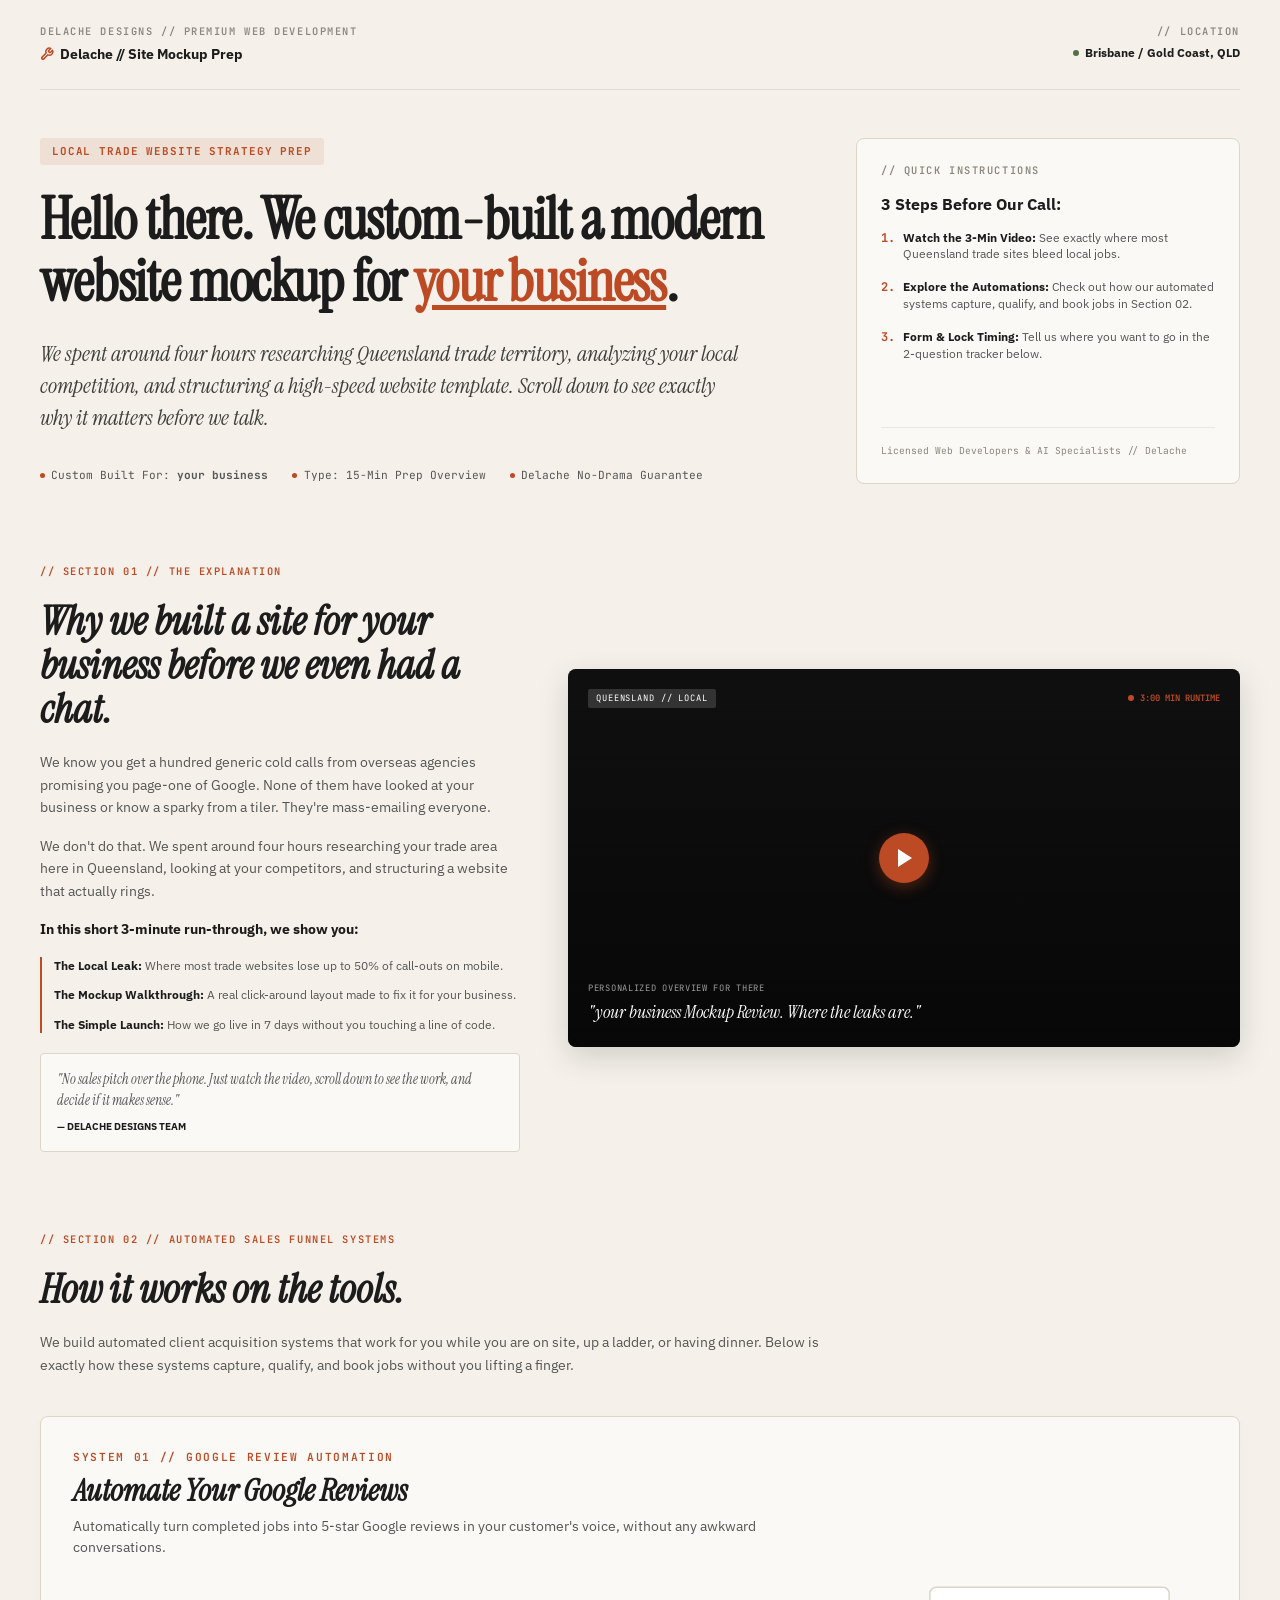
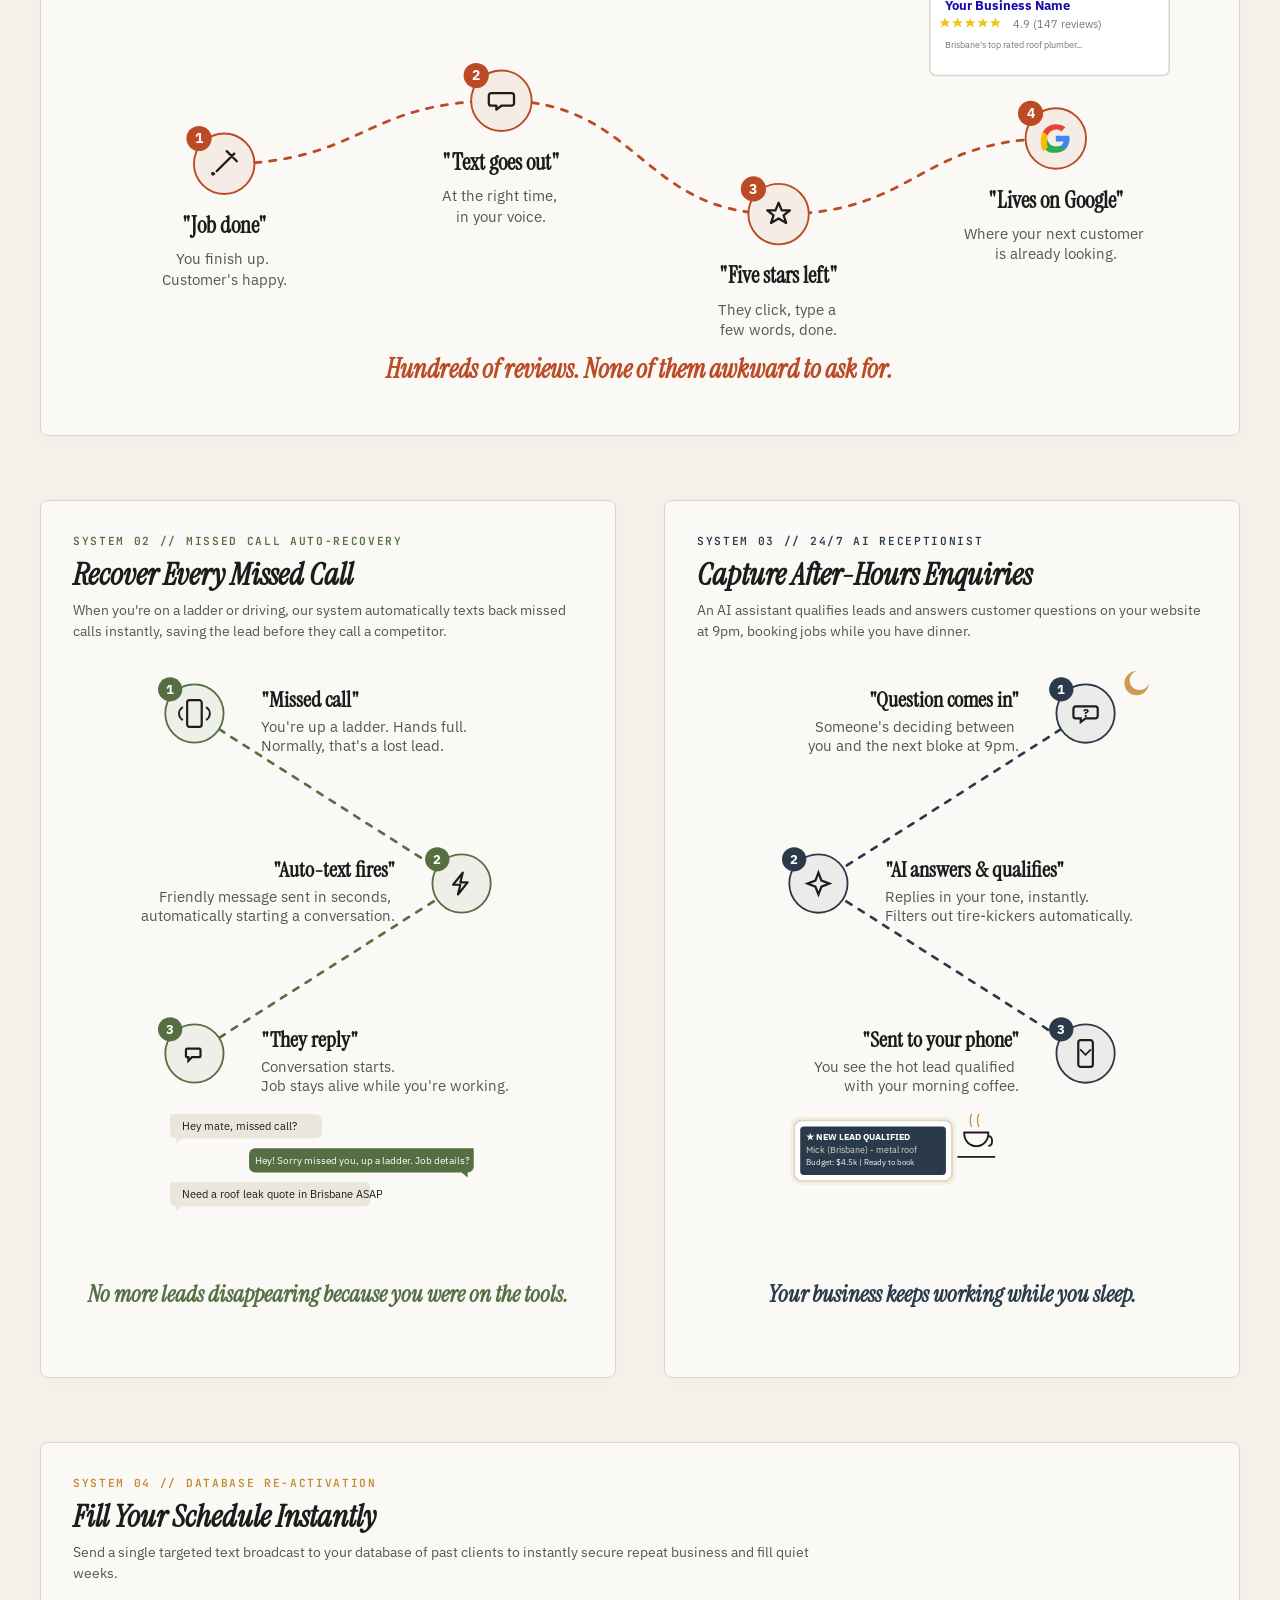
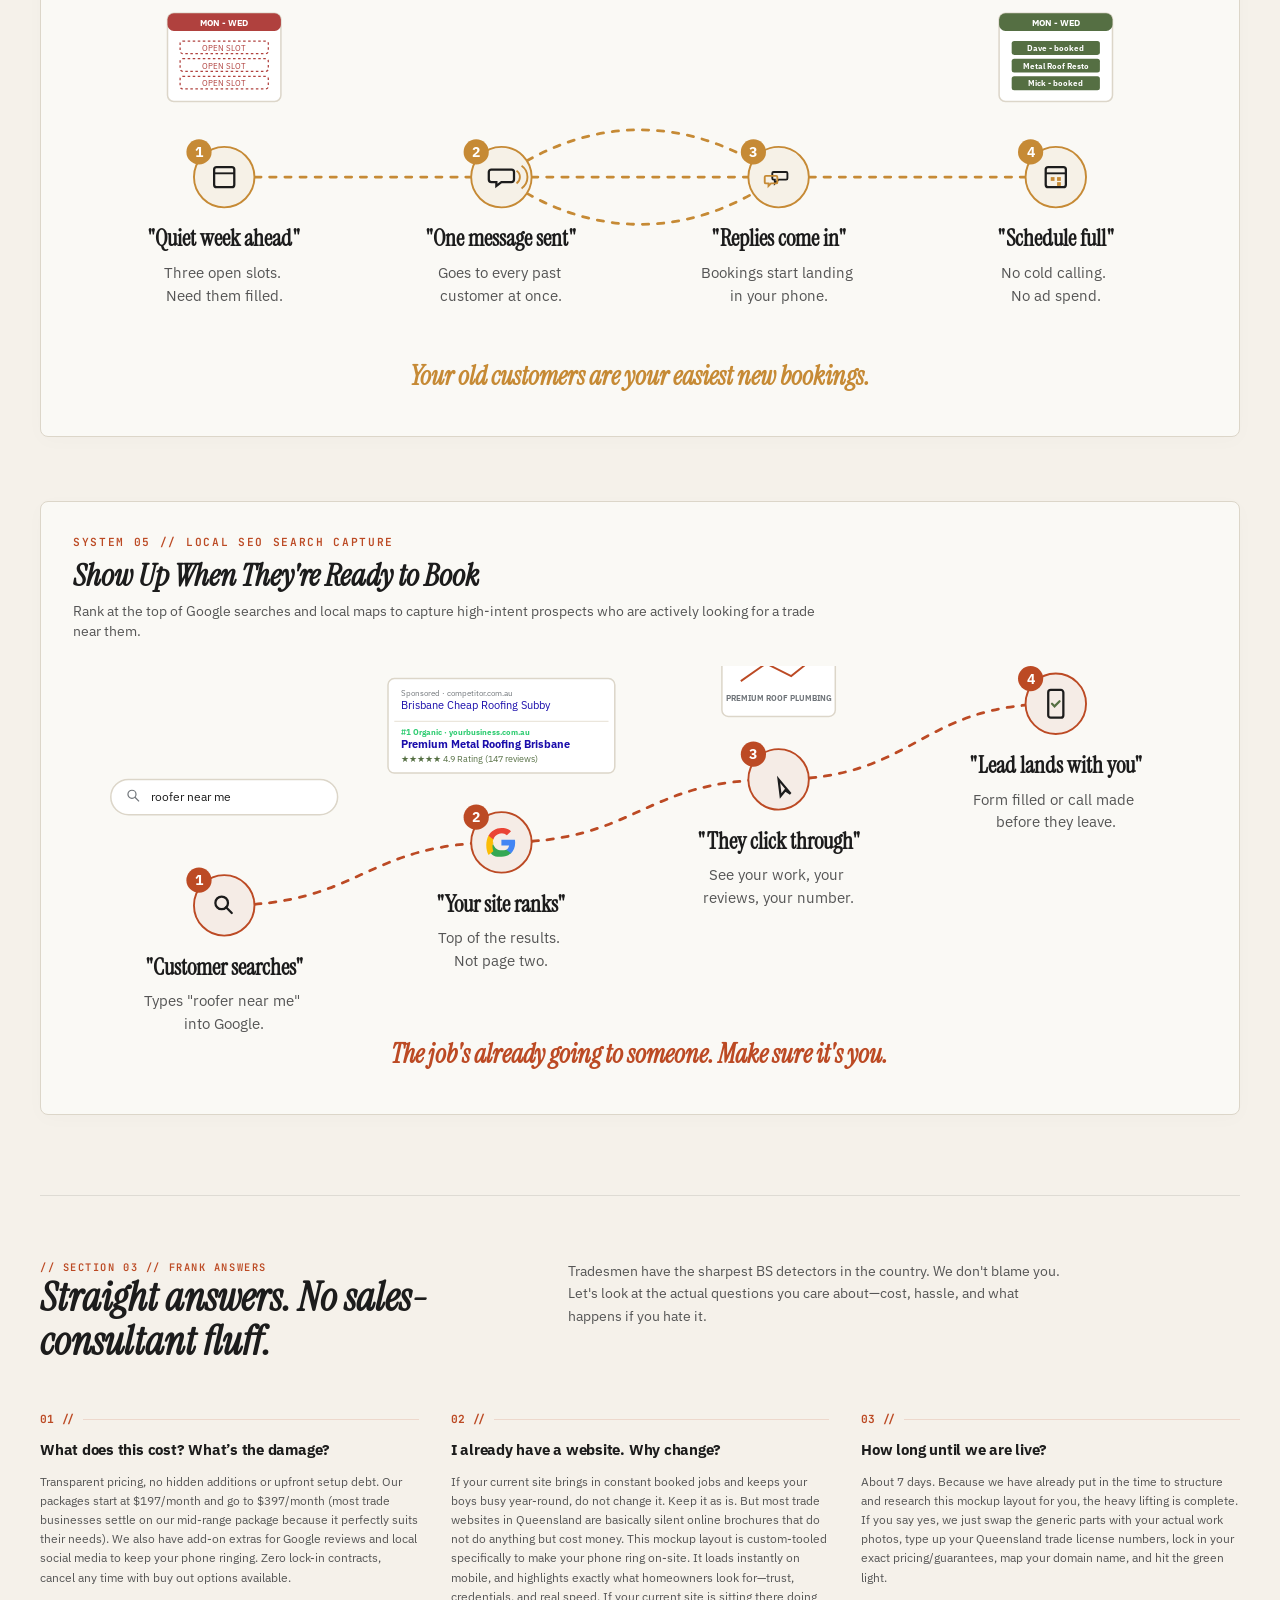
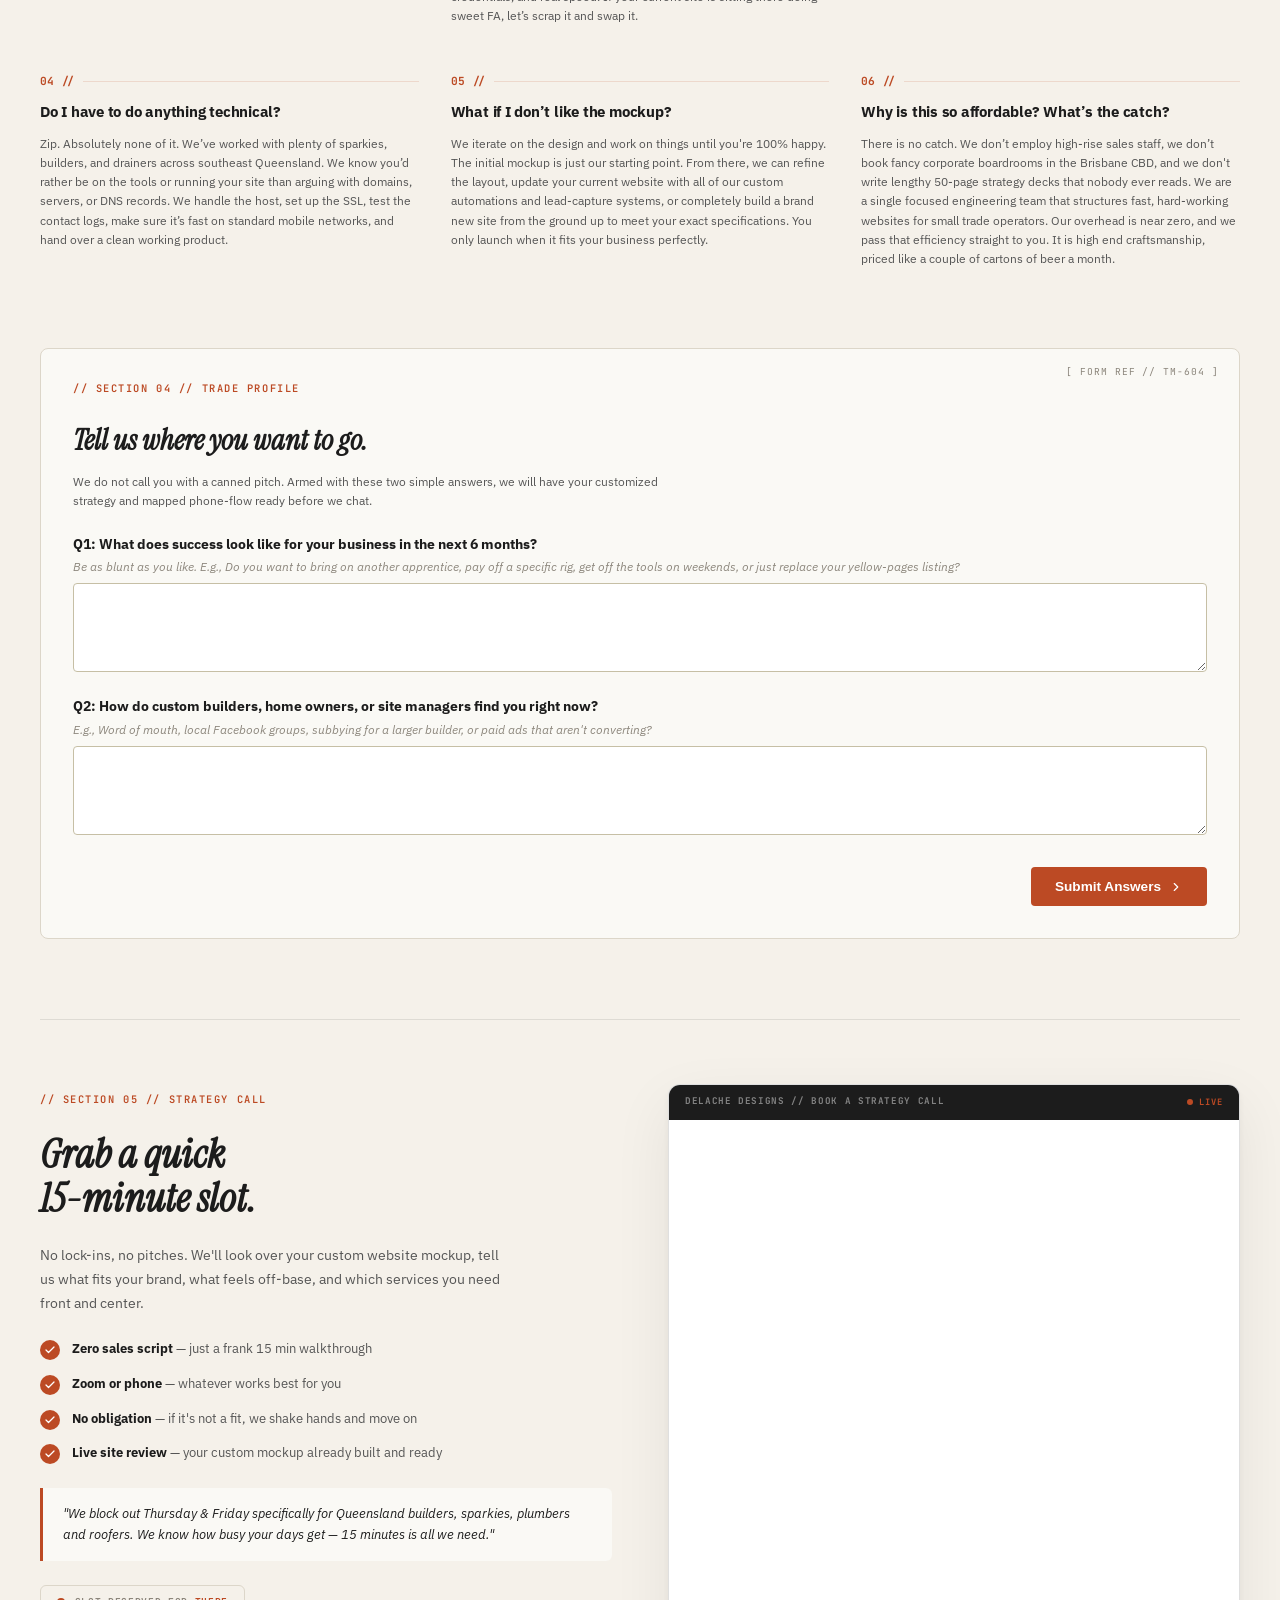
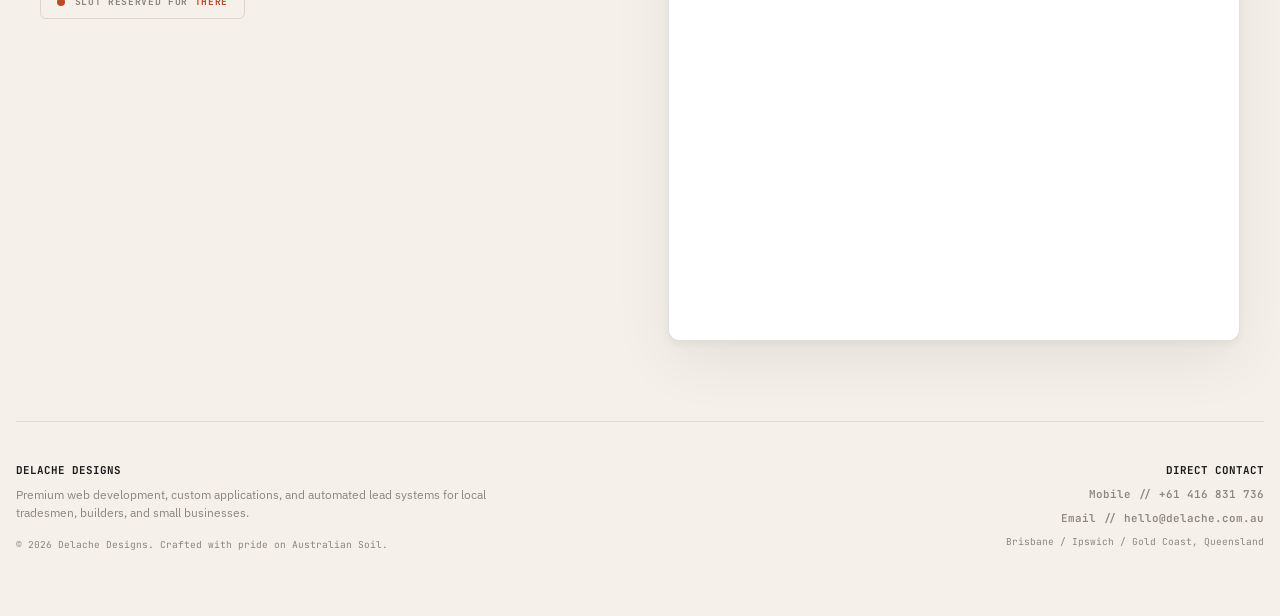
==== commit ae9795a5: "Update FAQ 5 answer to outline work progression over walk-away option" ====
--- a/index.html
+++ b/index.html
@@ -901,7 +901,7 @@
           </div>
           <h4 class="faq-question">What if I don’t like the mockup?</h4>
           <p class="faq-answer">
-            Then we shake hands and walk away. That is why we build the initial draft first. It gives you a real tangible product to click around on and judge, rather than requiring you to buy a block of theoretical hours. If it does not fit your vibe, you haven’t spent a single brass razoo, and we keep the layout. No hard feelings, no high-pressure pushy followups.
+            We iterate on the design and work on things until you're 100% happy. The initial mockup is just our starting point. From there, we can refine the layout, update your current website with all of our custom automations and lead-capture systems, or completely build a brand new site from the ground up to meet your exact specifications. You only launch when it fits your business perfectly.
           </p>
         </div>
 
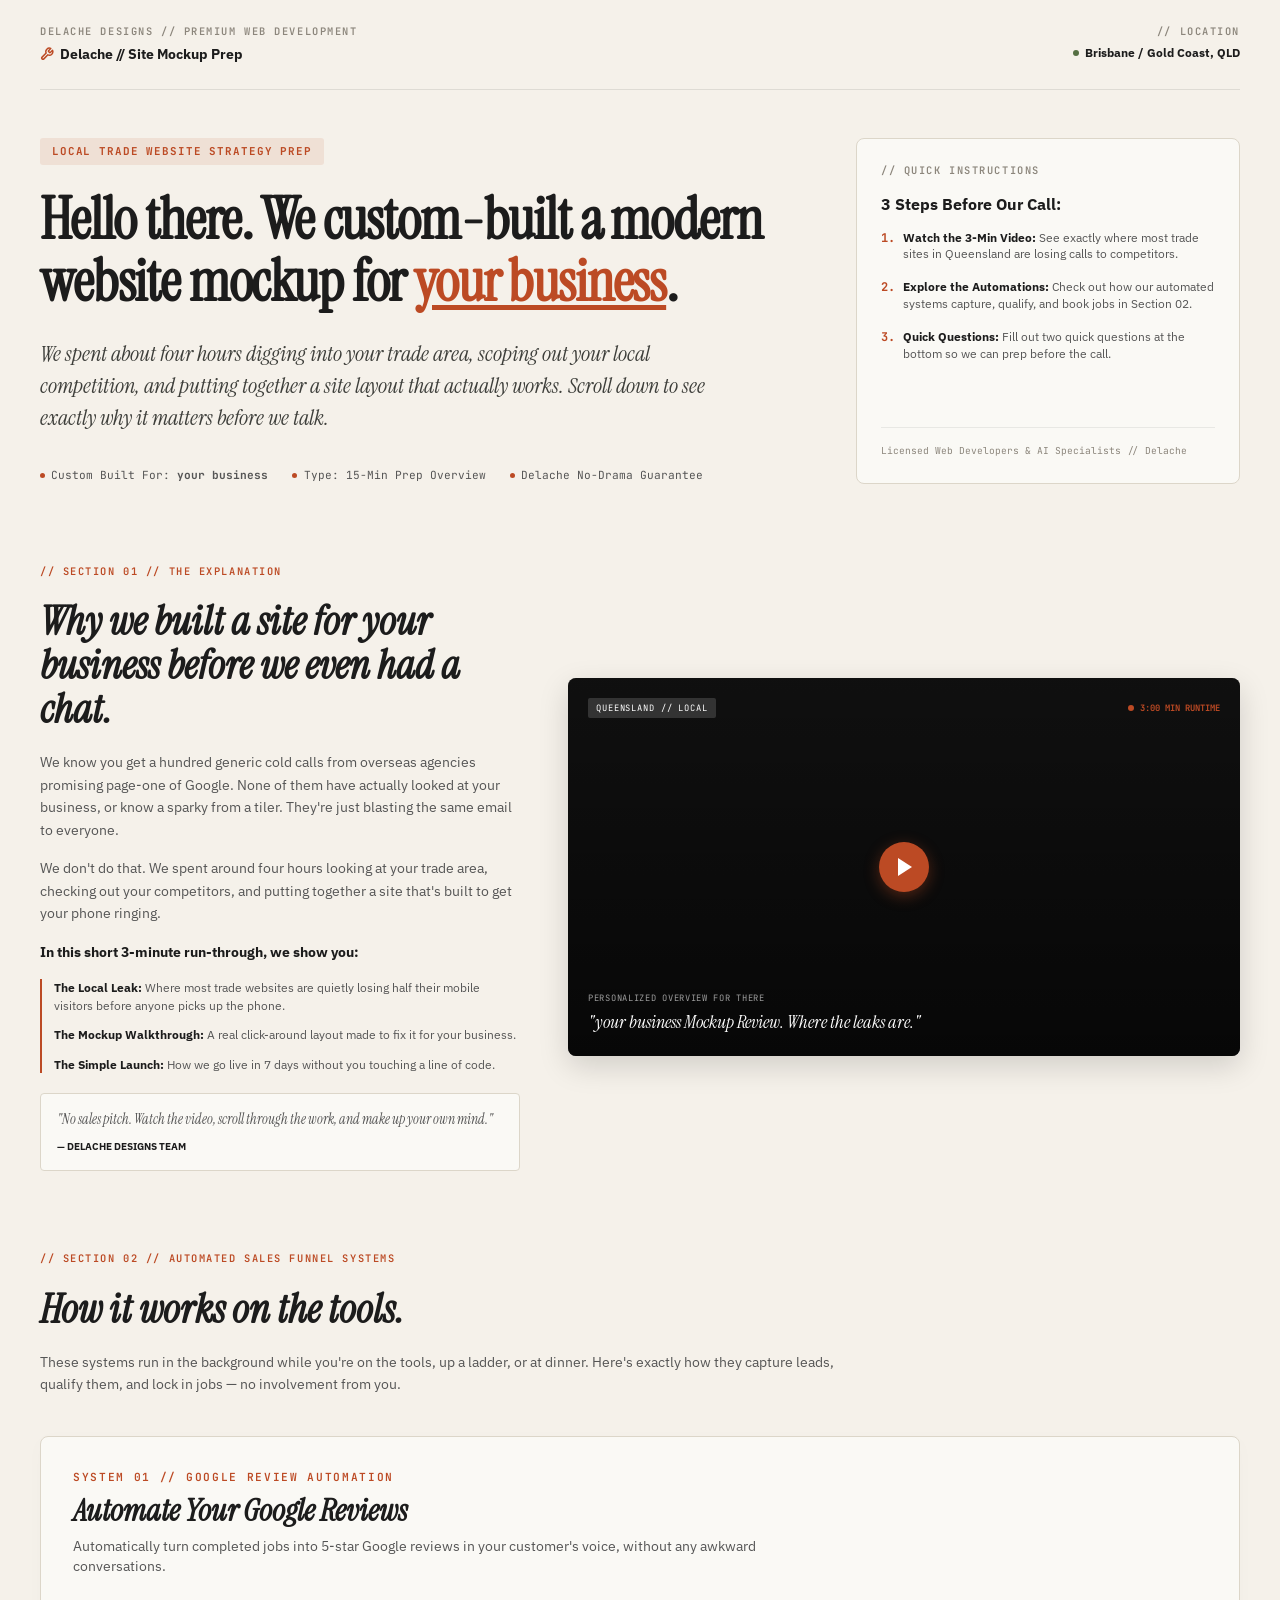
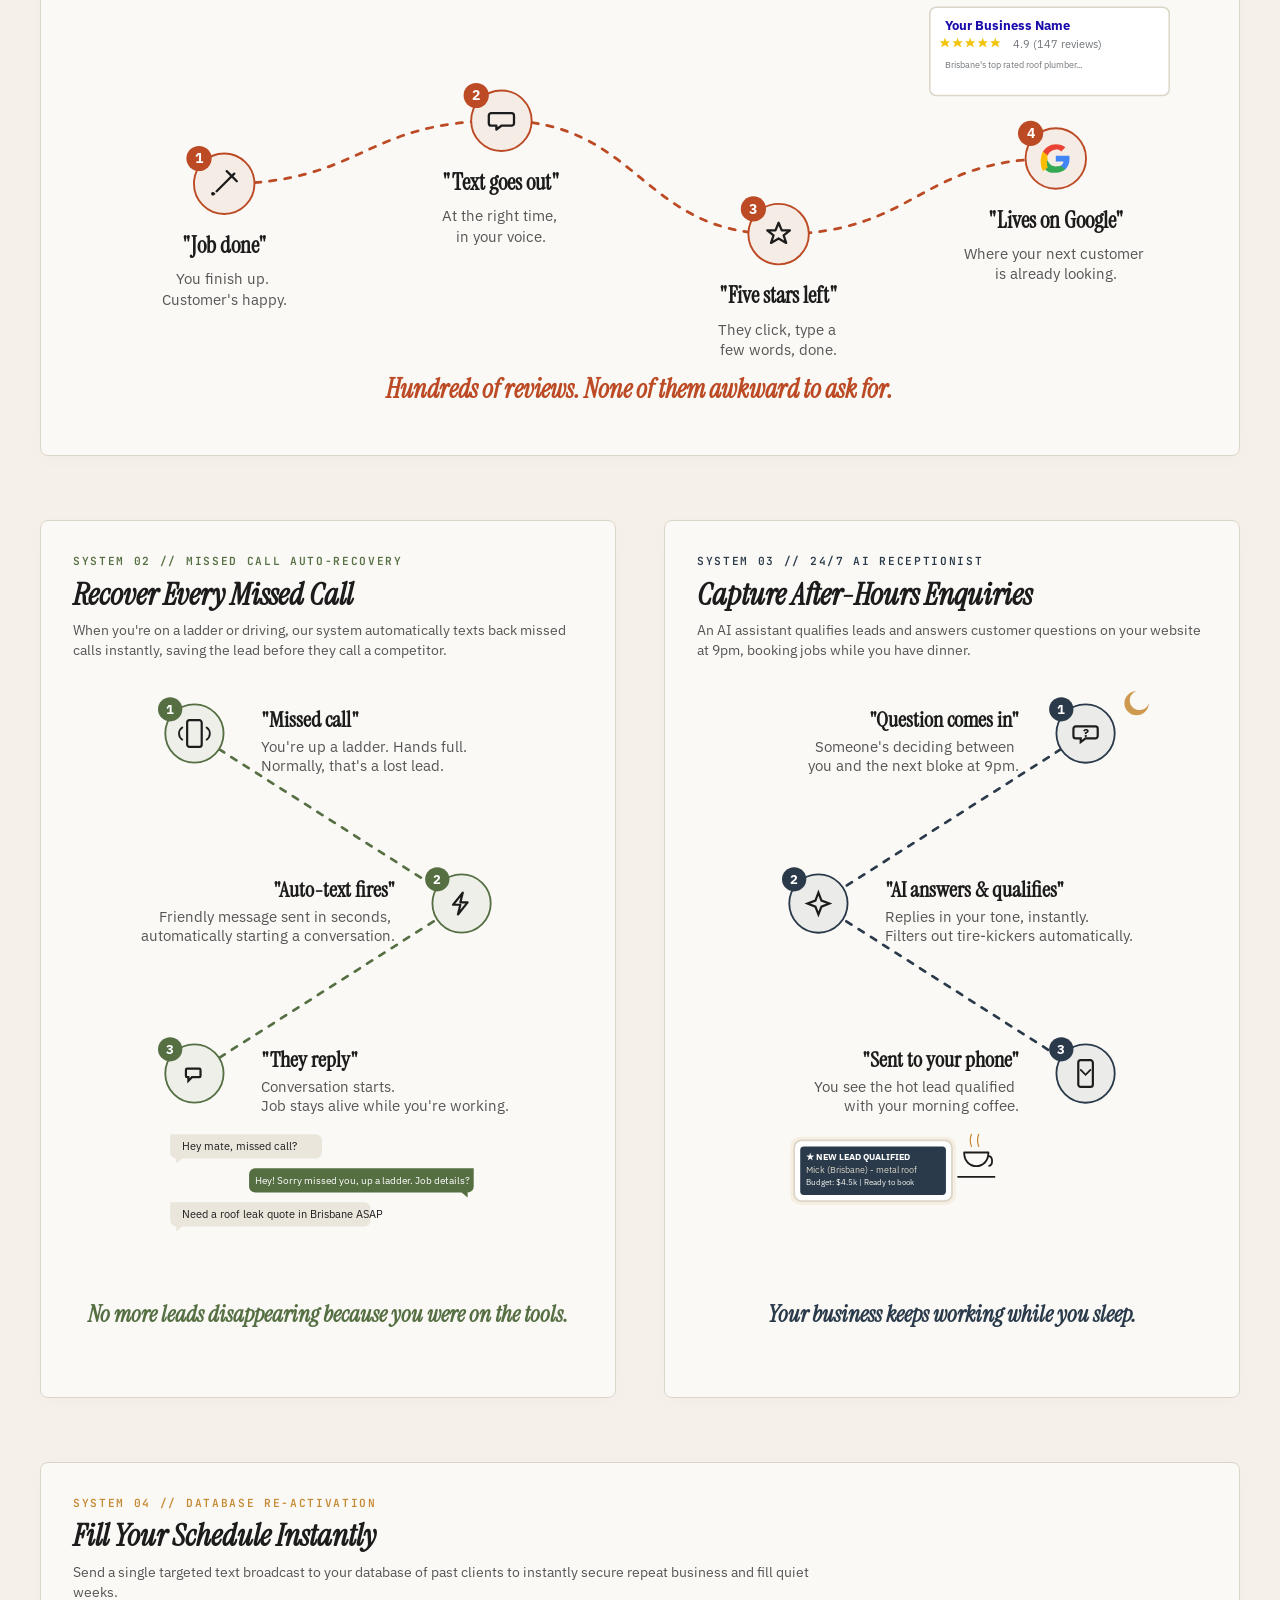
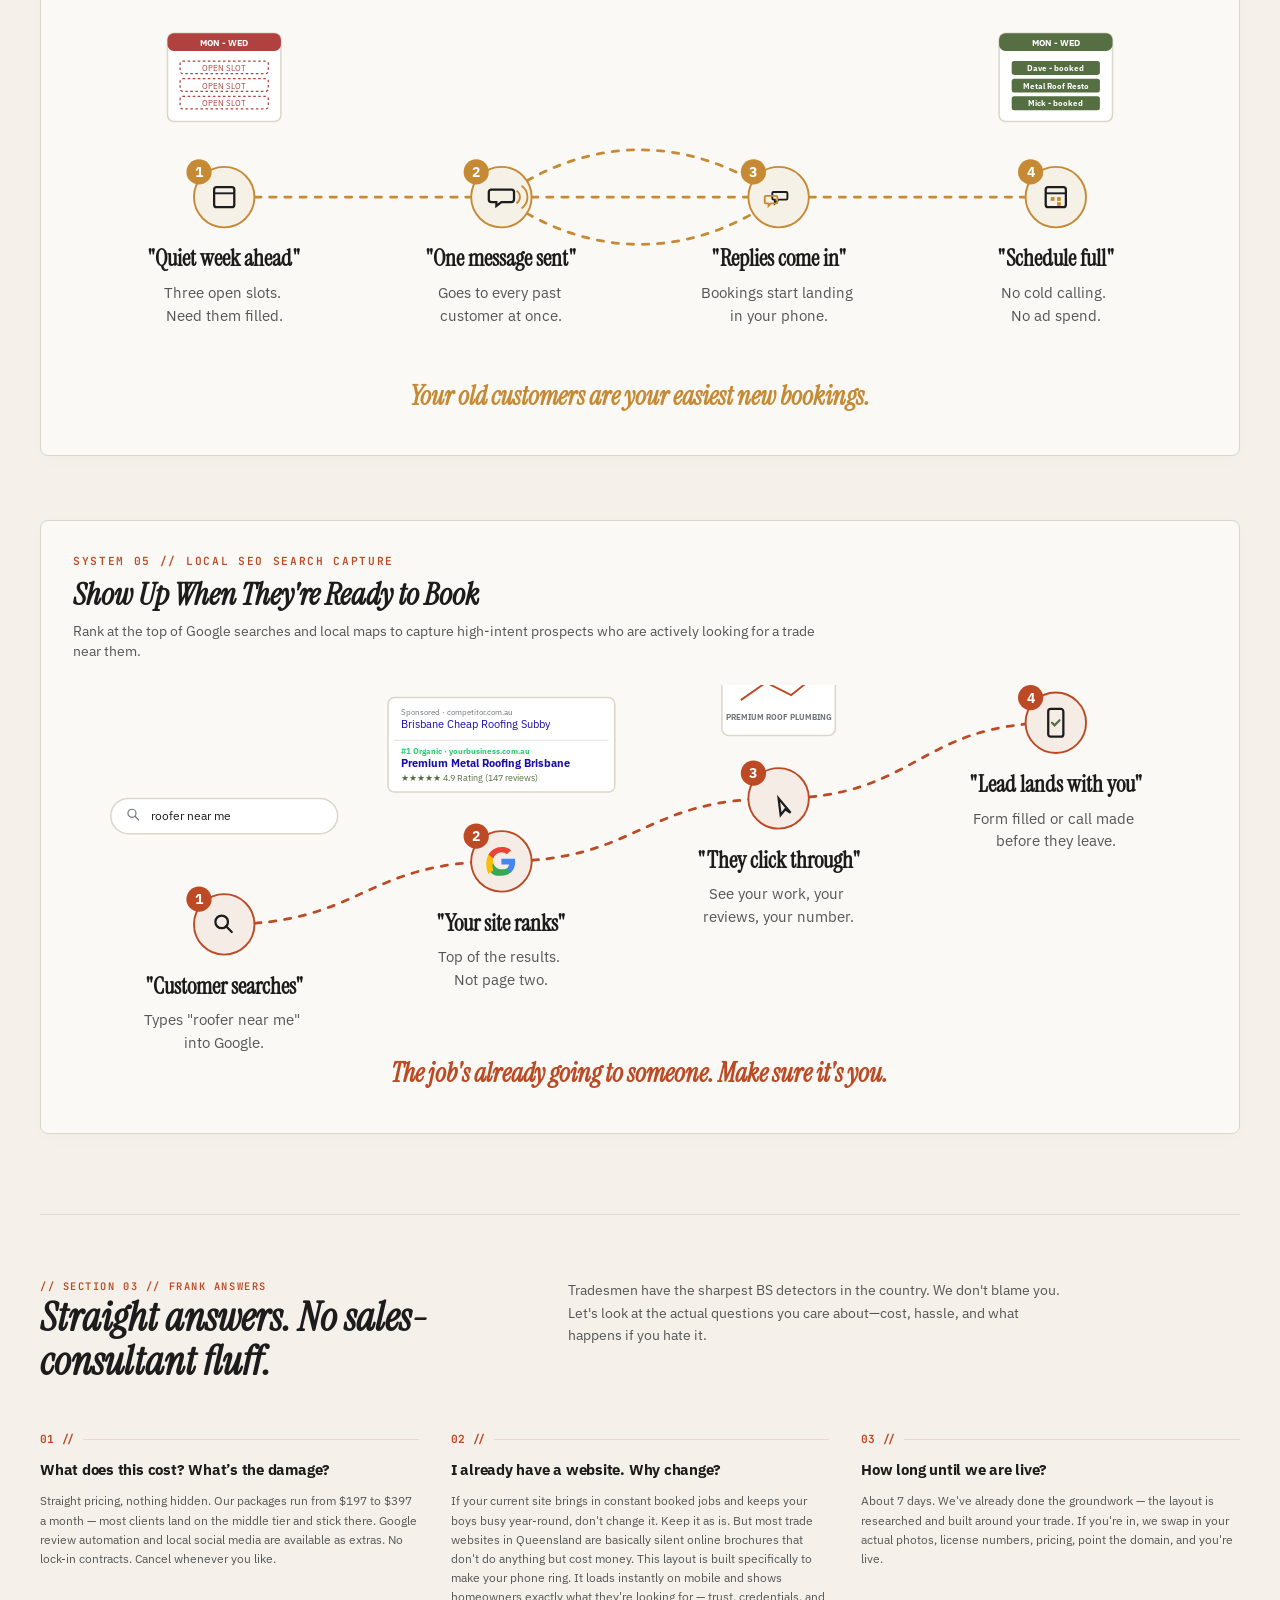
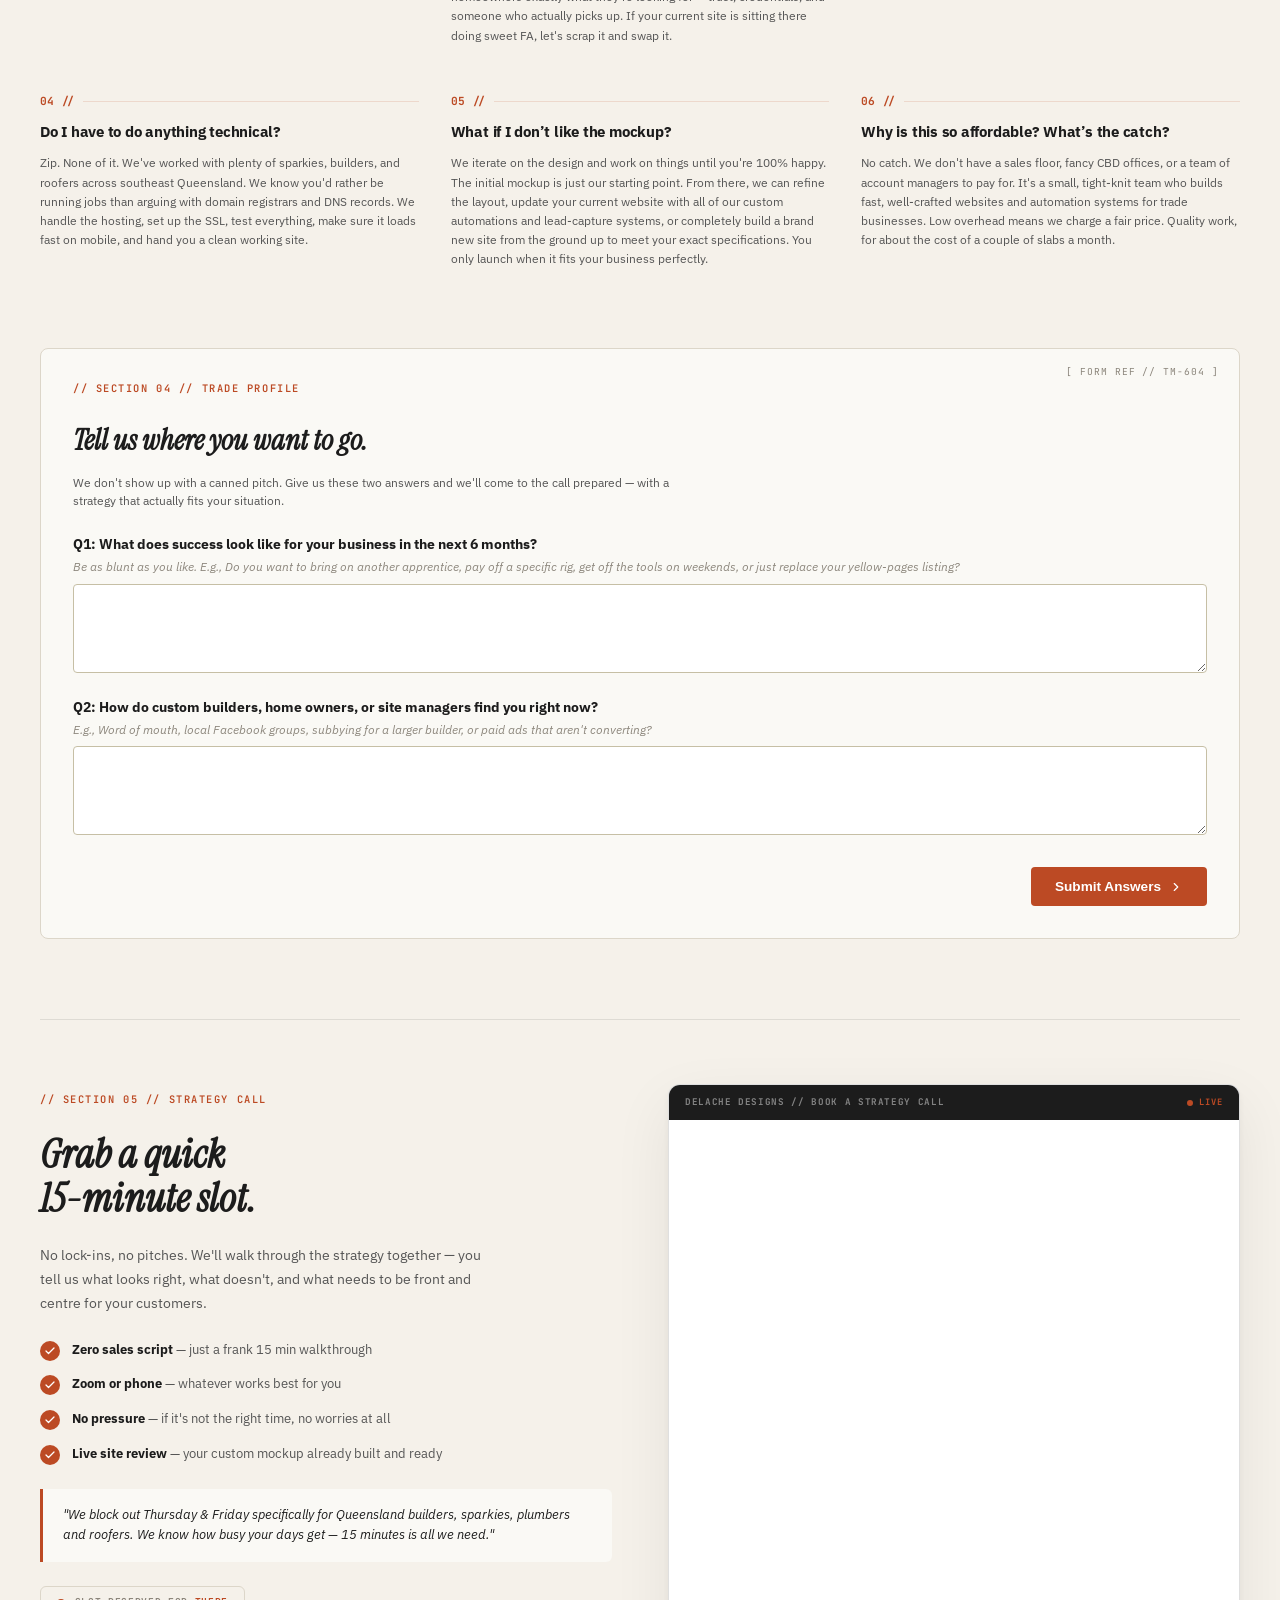
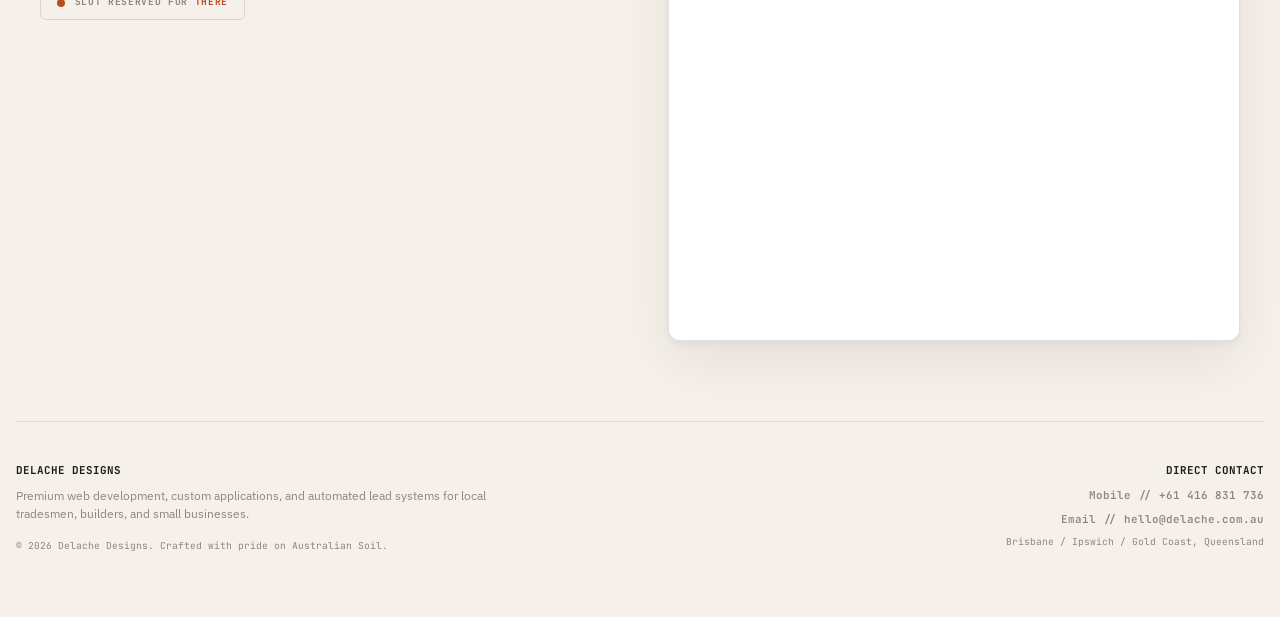
==== commit 4282c57f: "Human copy pass: remove AI patterns, naturalise contractions and jargon across all sections" ====
--- a/index.html
+++ b/index.html
@@ -53,7 +53,7 @@
         </h2>
 
         <p class="hero-lead">
-          We spent around four hours researching Queensland trade territory, analyzing your local competition, and structuring a high-speed website template. Scroll down to see exactly why it matters before we talk.
+          We spent about four hours digging into your trade area, scoping out your local competition, and putting together a site layout that actually works. Scroll down to see exactly why it matters before we talk.
         </p>
 
         <!-- Micro Details Banner -->
@@ -81,7 +81,7 @@
           <ul class="steps-list">
             <li>
               <span class="step-num">1.</span>
-              <span><strong>Watch the 3-Min Video:</strong> See exactly where most Queensland trade sites bleed local jobs.</span>
+              <span><strong>Watch the 3-Min Video:</strong> See exactly where most trade sites in Queensland are losing calls to competitors.</span>
             </li>
             <li>
               <span class="step-num">2.</span>
@@ -89,7 +89,7 @@
             </li>
             <li>
               <span class="step-num">3.</span>
-              <span><strong>Form & Lock Timing:</strong> Tell us where you want to go in the 2-question tracker below.</span>
+              <span><strong>Quick Questions:</strong> Fill out two quick questions at the bottom so we can prep before the call.</span>
             </li>
           </ul>
         </div>
@@ -150,17 +150,17 @@
         </h2>
         <div class="video-desc">
           <p>
-            We know you get a hundred generic cold calls from overseas agencies promising you page-one of Google. None of them have looked at your business or know a sparky from a tiler. They're mass-emailing everyone.
+            We know you get a hundred generic cold calls from overseas agencies promising page-one of Google. None of them have actually looked at your business, or know a sparky from a tiler. They're just blasting the same email to everyone.
           </p>
           <p>
-            We don't do that. We spent around four hours researching your trade area here in Queensland, looking at your competitors, and structuring a website that actually rings.
+            We don't do that. We spent around four hours looking at your trade area, checking out your competitors, and putting together a site that's built to get your phone ringing.
           </p>
           <p class="bullets-intro">
             In this short 3-minute run-through, we show you:
           </p>
           <ul class="bullets-list">
             <li>
-              <strong>The Local Leak:</strong> Where most trade websites lose up to 50% of call-outs on mobile.
+              <strong>The Local Leak:</strong> Where most trade websites are quietly losing half their mobile visitors before anyone picks up the phone.
             </li>
             <li>
               <strong>The Mockup Walkthrough:</strong> A real click-around layout made to fix it for <span id="bullets-business" class="dynamic-val underline">your business</span>.
@@ -173,7 +173,7 @@
         
         <!-- Sidebar Quote -->
         <div class="video-quote">
-          "No sales pitch over the phone. Just watch the video, scroll down to see the work, and decide if it makes sense."
+          "No sales pitch. Watch the video, scroll through the work, and make up your own mind."
           <span class="quote-author">— Delache Designs team</span>
         </div>
       </div>
@@ -217,7 +217,7 @@
         <span class="mono-tag section-tag">// Section 02 // Automated Sales Funnel Systems</span>
         <h2 class="section-title">How it works on the tools.</h2>
         <p class="infographics-desc">
-          We build automated client acquisition systems that work for you while you are on site, up a ladder, or having dinner. Below is exactly how these systems capture, qualify, and book jobs without you lifting a finger.
+          These systems run in the background while you're on the tools, up a ladder, or at dinner. Here's exactly how they capture leads, qualify them, and lock in jobs — no involvement from you.
         </p>
       </div>
 
@@ -857,7 +857,7 @@
           </div>
           <h4 class="faq-question">What does this cost? What’s the damage?</h4>
           <p class="faq-answer">
-            Transparent pricing, no hidden additions or upfront setup debt. Our packages start at $197/month and go to $397/month (most trade businesses settle on our mid-range package because it perfectly suits their needs). We also have add-on extras for Google reviews and local social media to keep your phone ringing. Zero lock-in contracts, cancel any time with buy out options available.
+            Straight pricing, nothing hidden. Our packages run from $197 to $397 a month — most clients land on the middle tier and stick there. Google review automation and local social media are available as extras. No lock-in contracts. Cancel whenever you like.
           </p>
         </div>
 
@@ -868,7 +868,7 @@
           </div>
           <h4 class="faq-question">I already have a website. Why change?</h4>
           <p class="faq-answer">
-            If your current site brings in constant booked jobs and keeps your boys busy year-round, do not change it. Keep it as is. But most trade websites in Queensland are basically silent online brochures that do not do anything but cost money. This mockup layout is custom-tooled specifically to make your phone ring on-site. It loads instantly on mobile, and highlights exactly what homeowners look for—trust, credentials, and real speed. If your current site is sitting there doing sweet FA, let’s scrap it and swap it.
+            If your current site brings in constant booked jobs and keeps your boys busy year-round, don't change it. Keep it as is. But most trade websites in Queensland are basically silent online brochures that don't do anything but cost money. This layout is built specifically to make your phone ring. It loads instantly on mobile and shows homeowners exactly what they're looking for — trust, credentials, and someone who actually picks up. If your current site is sitting there doing sweet FA, let's scrap it and swap it.
           </p>
         </div>
 
@@ -879,7 +879,7 @@
           </div>
           <h4 class="faq-question">How long until we are live?</h4>
           <p class="faq-answer">
-            About 7 days. Because we have already put in the time to structure and research this mockup layout for you, the heavy lifting is complete. If you say yes, we just swap the generic parts with your actual work photos, type up your Queensland trade license numbers, lock in your exact pricing/guarantees, map your domain name, and hit the green light.
+            About 7 days. We've already done the groundwork — the layout is researched and built around your trade. If you're in, we swap in your actual photos, license numbers, pricing, point the domain, and you're live.
           </p>
         </div>
 
@@ -890,7 +890,7 @@
           </div>
           <h4 class="faq-question">Do I have to do anything technical?</h4>
           <p class="faq-answer">
-            Zip. Absolutely none of it. We’ve worked with plenty of sparkies, builders, and drainers across southeast Queensland. We know you’d rather be on the tools or running your site than arguing with domains, servers, or DNS records. We handle the host, set up the SSL, test the contact logs, make sure it’s fast on standard mobile networks, and hand over a clean working product.
+            Zip. None of it. We've worked with plenty of sparkies, builders, and roofers across southeast Queensland. We know you'd rather be running jobs than arguing with domain registrars and DNS records. We handle the hosting, set up the SSL, test everything, make sure it loads fast on mobile, and hand you a clean working site.
           </p>
         </div>
 
@@ -912,7 +912,7 @@
           </div>
           <h4 class="faq-question">Why is this so affordable? What’s the catch?</h4>
           <p class="faq-answer">
-            There is no catch. We don’t employ high-rise sales staff, we don’t book fancy corporate boardrooms in the Brisbane CBD, and we don't write lengthy 50-page strategy decks that nobody ever reads. We are a single focused engineering team that structures fast, hard-working websites for small trade operators. Our overhead is near zero, and we pass that efficiency straight to you. It is high end craftsmanship, priced like a couple of cartons of beer a month.
+            No catch. We don't have a sales floor, fancy CBD offices, or a team of account managers to pay for. It's a small, tight-knit team who builds fast, well-crafted websites and automation systems for trade businesses. Low overhead means we charge a fair price. Quality work, for about the cost of a couple of slabs a month.
           </p>
         </div>
 
@@ -929,7 +929,7 @@
           <span class="mono-tag section-tag">// Section 04 // Trade Profile</span>
           <h3 class="form-title">Tell us where you want to go.</h3>
           <p class="form-subtitle">
-            We do not call you with a canned pitch. Armed with these two simple answers, we will have your customized strategy and mapped phone-flow ready before we chat.
+            We don't show up with a canned pitch. Give us these two answers and we'll come to the call prepared — with a strategy that actually fits your situation.
           </p>
 
           <form id="webhook-submission-form" class="strategy-form">
@@ -977,7 +977,7 @@
           </div>
           <h4 class="state-title">Answers catalogued, <span id="success-name" class="dynamic-val">there</span>.</h4>
           <p class="state-message">
-            Got it — see you on the call. We are going to plug these details into your mockup files right away. Next, look at the schedule below and make sure our 15-minute consultation slot still suits.
+            Got it, see you on the call. We'll use these to prep before we chat — check the calendar below and make sure the time still works.
           </p>
           <button class="state-edit-btn" id="form-edit-btn">
             [ Edit Submitted Answers ]
@@ -1085,7 +1085,7 @@
             <h2 class="section-title">Grab a quick<br>15-minute slot.</h2>
 
             <p class="cal-desc">
-              No lock-ins, no pitches. We'll look over your custom website mockup, tell us what fits your brand, what feels off-base, and which services you need front and center.
+              No lock-ins, no pitches. We'll walk through the strategy together — you tell us what looks right, what doesn't, and what needs to be front and centre for your customers.
             </p>
 
             <!-- Feature Bullets -->
@@ -1106,7 +1106,7 @@
                 <span class="cal-check">
                   <svg viewBox="0 0 24 24" width="12" height="12" stroke="currentColor" stroke-width="2.5" fill="none" stroke-linecap="round" stroke-linejoin="round"><polyline points="20 6 9 17 4 12"></polyline></svg>
                 </span>
-                <span><strong>No obligation</strong> — if it's not a fit, we shake hands and move on</span>
+                <span><strong>No pressure</strong> — if it's not the right time, no worries at all</span>
               </li>
               <li class="cal-feature-item">
                 <span class="cal-check">
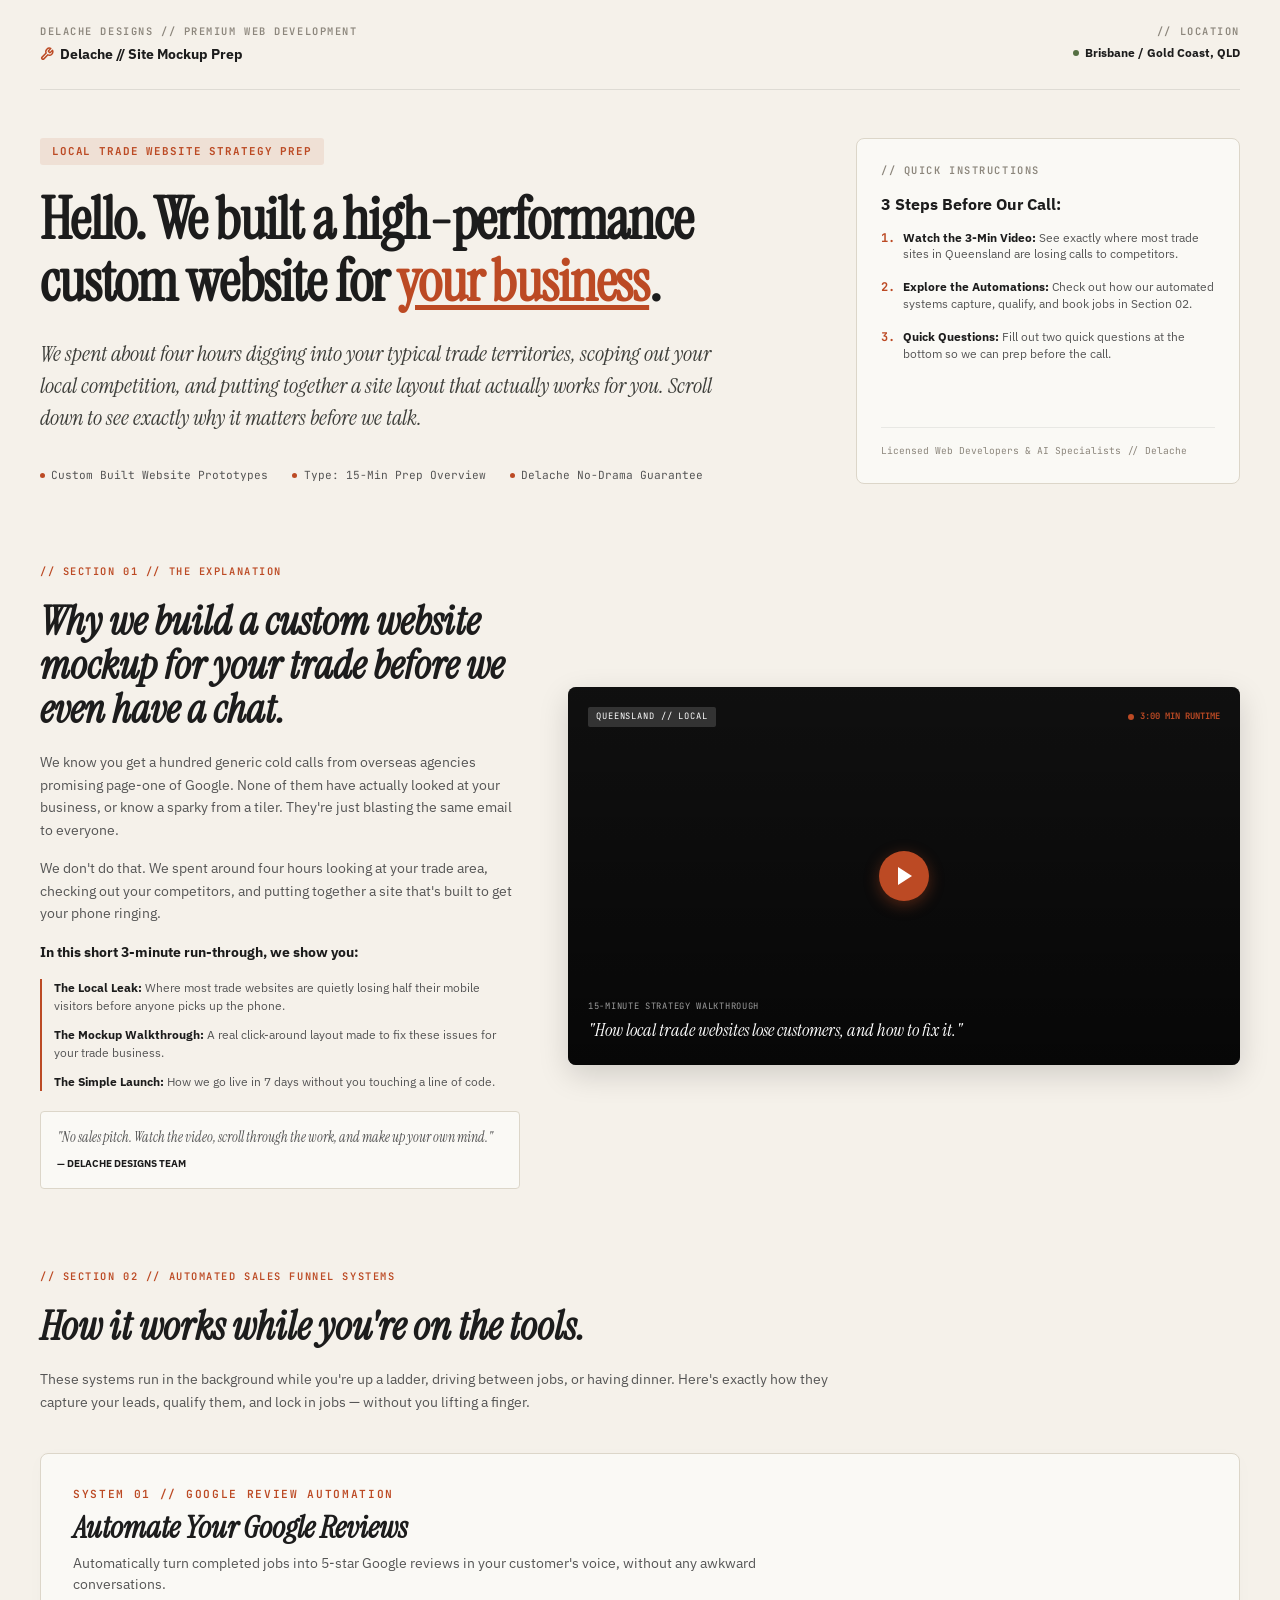
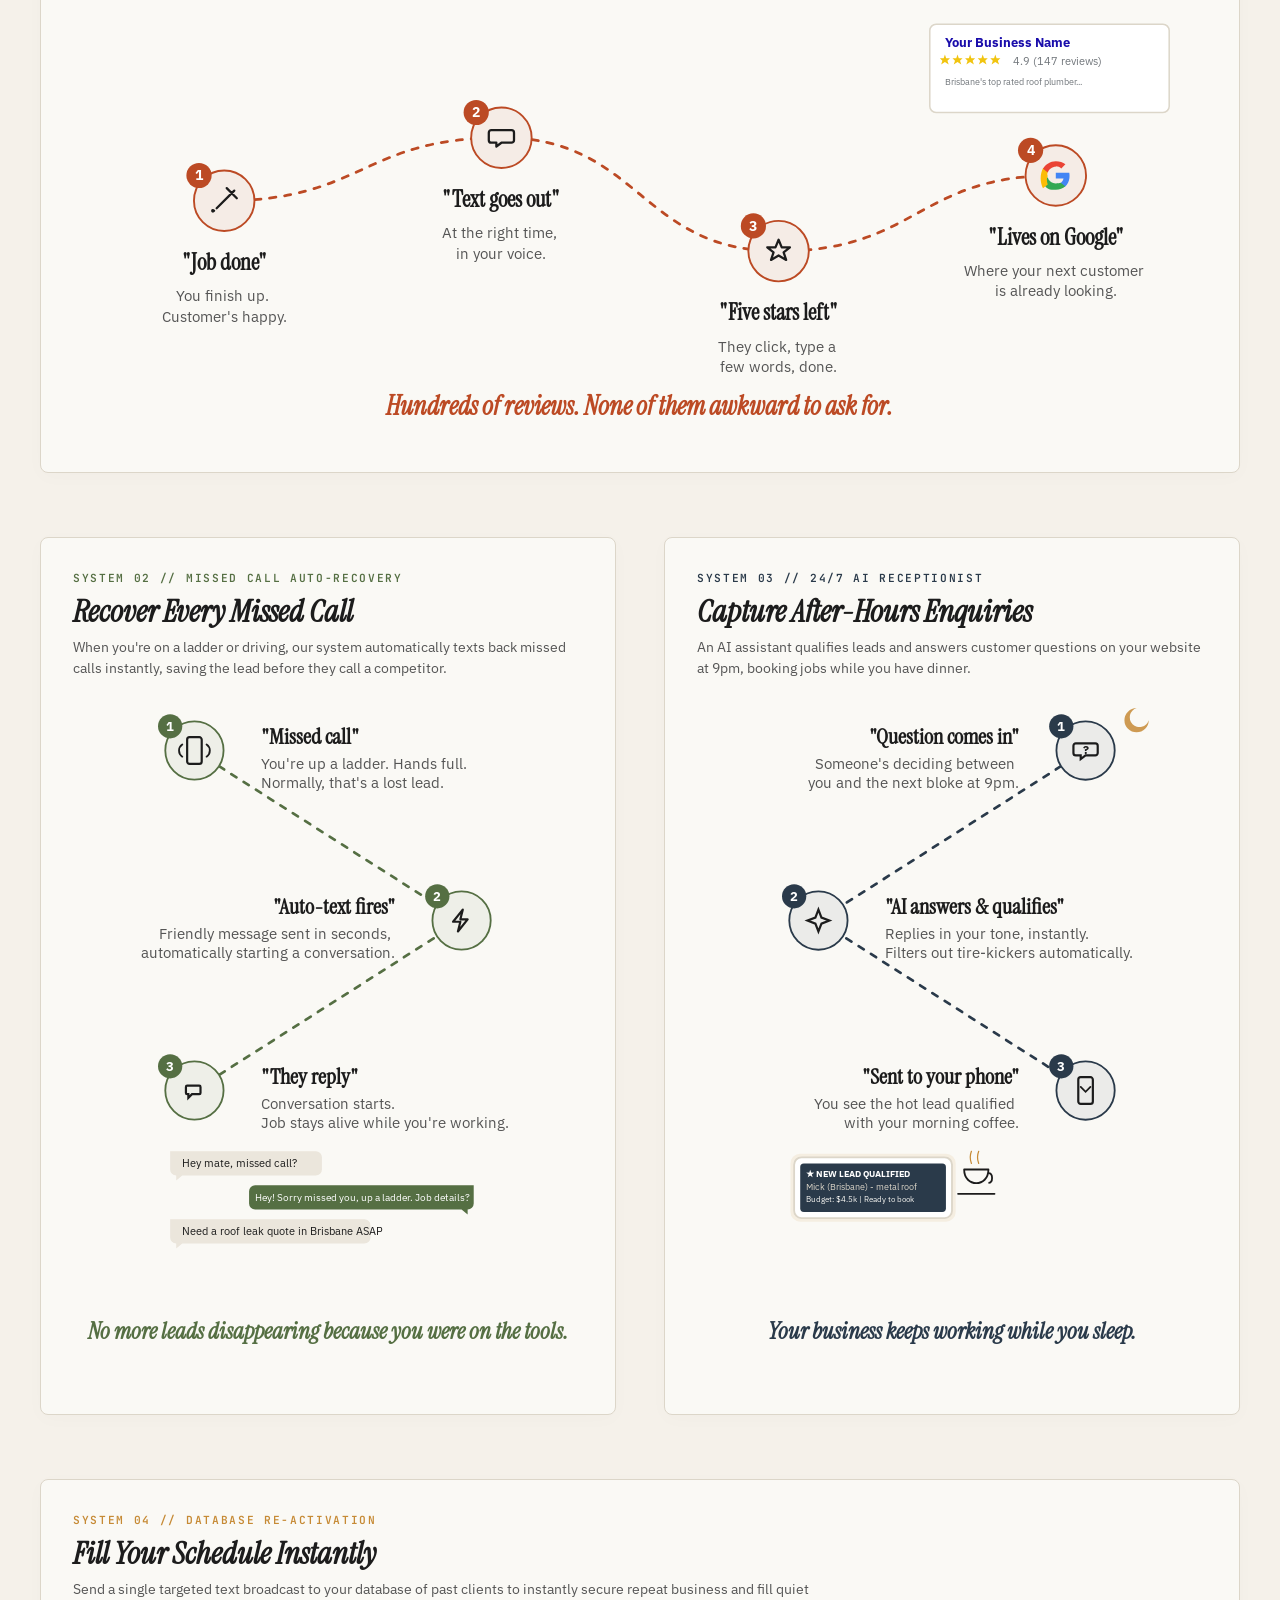
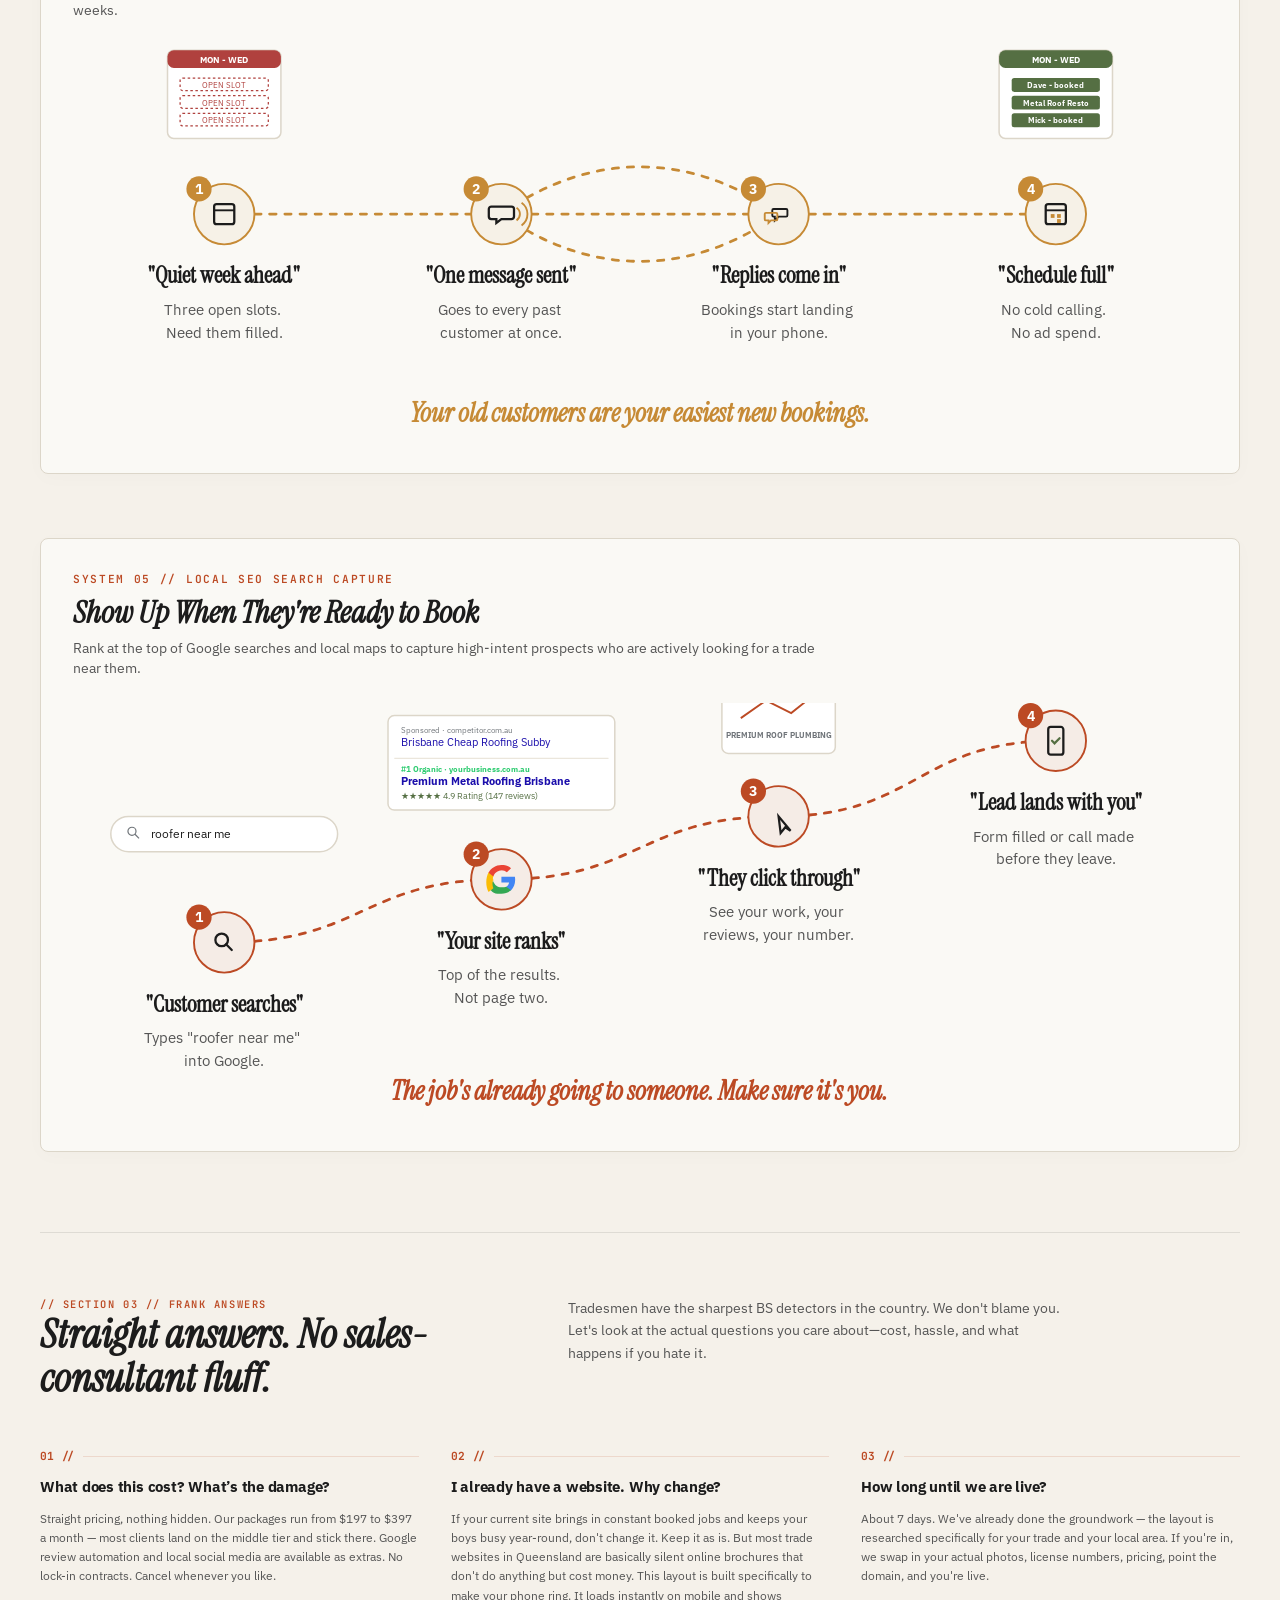
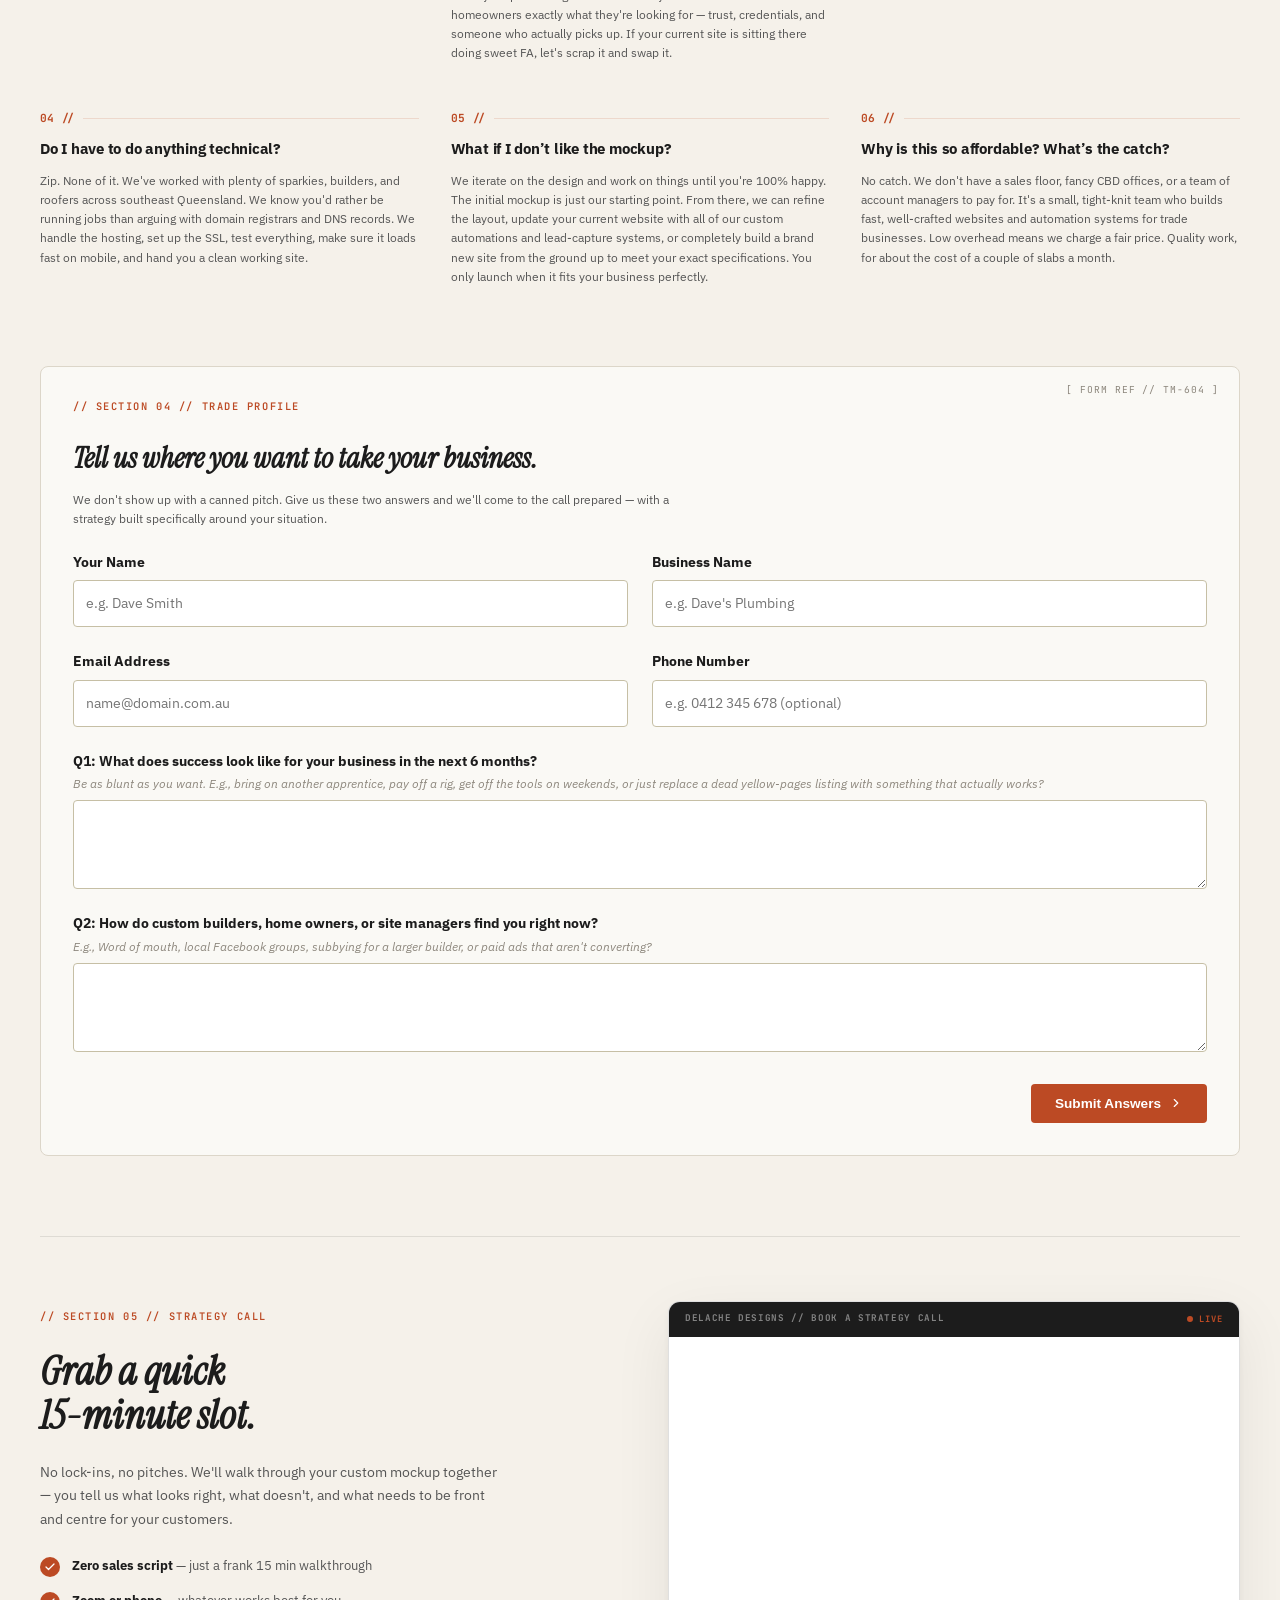
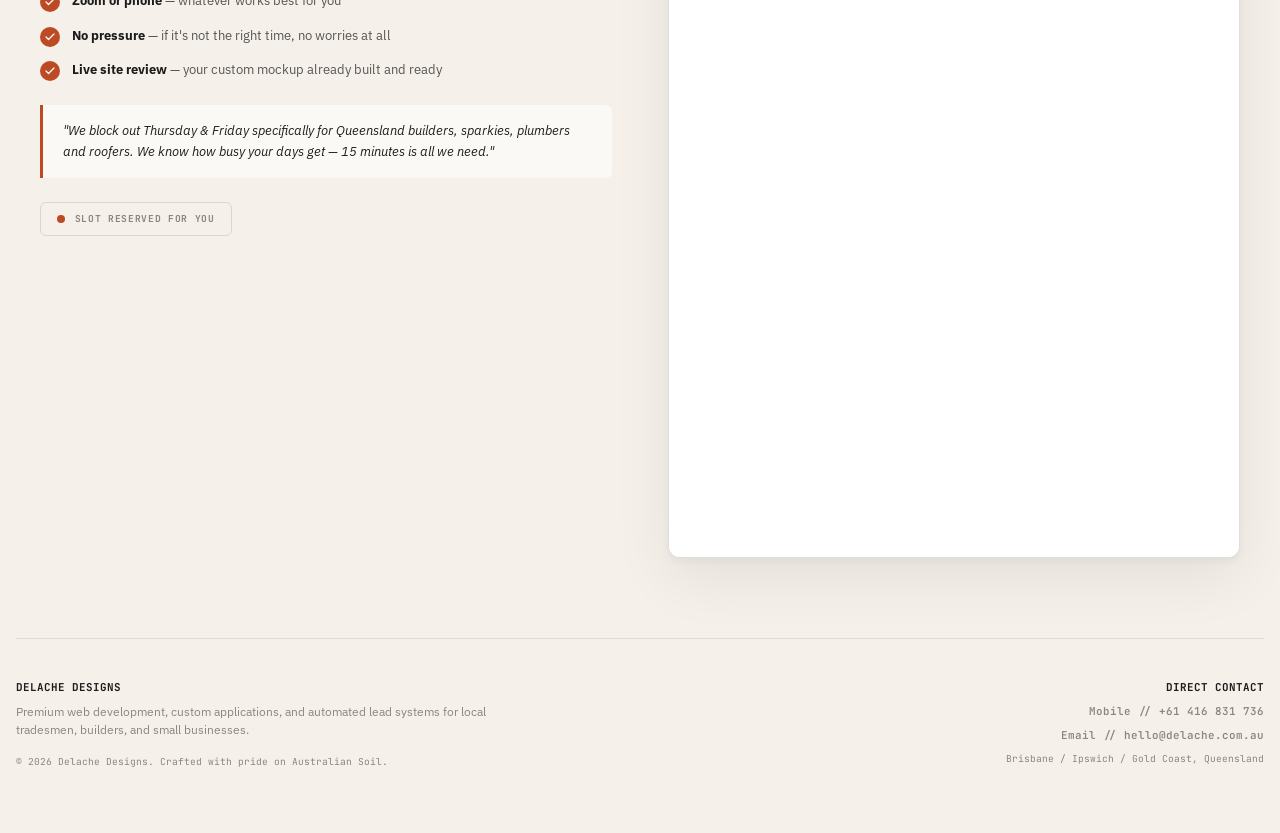
==== commit 073dc1b8: "feat: migrate to generic static funnel with personalised copy - Remove dynamic URL parameter parsing" ====
--- a/index.html
+++ b/index.html
@@ -48,19 +48,18 @@
         </div>
 
         <h2 class="hero-headline">
-          Hello <span id="hero-name" class="dynamic-val">there</span>. We custom-built a modern website mockup for 
-          <span id="hero-business" class="dynamic-val text-accent underline-accent">your business</span>.
+          Hello. We built a high-performance custom website for <span class="text-accent underline-accent">your business</span>.
         </h2>
 
         <p class="hero-lead">
-          We spent about four hours digging into your trade area, scoping out your local competition, and putting together a site layout that actually works. Scroll down to see exactly why it matters before we talk.
+          We spent about four hours digging into your typical trade territories, scoping out your local competition, and putting together a site layout that actually works for you. Scroll down to see exactly why it matters before we talk.
         </p>
 
         <!-- Micro Details Banner -->
         <div class="micro-details">
           <div class="detail-item">
             <span class="detail-dot"></span>
-            <span>Custom Built For: <strong id="meta-business" class="dynamic-val">your business</strong></span>
+            <span>Custom Built Website Prototypes</span>
           </div>
           <div class="detail-item">
             <span class="detail-dot"></span>
@@ -99,46 +98,6 @@
       </div>
     </section>
 
-    <!-- URL Presets Dashboard (Testing Control Panel - Commented out for production)
-    <section class="presets-panel">
-      <div class="presets-header">
-        <span class="presets-title">
-          <span class="presets-dot"></span>
-          [ PROSPECT URL CONFIGURATION ROOM ]
-        </span>
-        <span class="presets-help">Test parameters live by changing them in the address bar or selecting presets below:</span>
-      </div>
-      
-      <div class="presets-grid">
-        <div class="preset-card">
-          <span class="preset-label">PRESET 01: PLUMBER DAVE</span>
-          <a href="?name=Dave&business=Dave's%20Plumbing%20%26%20Drainage&time=Thursday%2010:30am" class="preset-link">
-            Launch Dave's Plumbing Preview ↗
-          </a>
-        </div>
-        <div class="preset-card">
-          <span class="preset-label">PRESET 02: SPARKY MICK</span>
-          <a href="?name=Mick&business=Mick's%20Rapid%20Sparks&time=" class="preset-link">
-            Launch Mick's Rapid Sparks ↗
-          </a>
-        </div>
-        <div class="preset-card">
-          <span class="preset-label">PRESET 03: BRISBANE ROOFING</span>
-          <a href="?name=Steve&business=Moreton%20Bay%20Roofing" class="preset-link">
-            Launch Moreton Bay Roofing ↗
-          </a>
-        </div>
-        <div class="preset-card bg-highlight">
-          <span class="preset-label">ACTIVE URL LOGS</span>
-          <div class="active-logs-text">
-            Name: <span id="log-name" class="dynamic-val">there</span> <br/>
-            Business: <span id="log-business" class="dynamic-val">your business</span> <br/>
-            Time: <span id="log-time" class="dynamic-val">Not Booked</span>
-          </div>
-        </div>
-      </div>
-    </section>
-    -->
 
     <!-- 2. THE VIDEO SECTION -->
     <section class="video-section">
@@ -146,7 +105,7 @@
       <div class="video-info">
         <span class="mono-tag section-tag">// Section 01 // The Explanation</span>
         <h2 class="section-title">
-          Why we built a site for <span id="video-business" class="dynamic-val">your business</span> before we even had a chat.
+          Why we build a custom website mockup for your trade before we even have a chat.
         </h2>
         <div class="video-desc">
           <p>
@@ -163,7 +122,7 @@
               <strong>The Local Leak:</strong> Where most trade websites are quietly losing half their mobile visitors before anyone picks up the phone.
             </li>
             <li>
-              <strong>The Mockup Walkthrough:</strong> A real click-around layout made to fix it for <span id="bullets-business" class="dynamic-val underline">your business</span>.
+              <strong>The Mockup Walkthrough:</strong> A real click-around layout made to fix these issues for your trade business.
             </li>
             <li>
               <strong>The Simple Launch:</strong> How we go live in 7 days without you touching a line of code.
@@ -199,8 +158,8 @@
             </button>
             
             <div class="poster-footer">
-              <span class="poster-meta">PERSONALIZED OVERVIEW FOR <span id="poster-name" class="dynamic-val-upper">THERE</span></span>
-              <h3 class="poster-title">"<span id="poster-business" class="dynamic-val">your business</span> Mockup Review. Where the leaks are."</h3>
+              <span class="poster-meta">15-MINUTE STRATEGY WALKTHROUGH</span>
+              <h3 class="poster-title">"How local trade websites lose customers, and how to fix it."</h3>
             </div>
           </div>
 
@@ -215,9 +174,9 @@
     <section class="infographics-section" id="infographics-section">
       <div class="infographics-header">
         <span class="mono-tag section-tag">// Section 02 // Automated Sales Funnel Systems</span>
-        <h2 class="section-title">How it works on the tools.</h2>
+        <h2 class="section-title">How it works while you're on the tools.</h2>
         <p class="infographics-desc">
-          These systems run in the background while you're on the tools, up a ladder, or at dinner. Here's exactly how they capture leads, qualify them, and lock in jobs — no involvement from you.
+          These systems run in the background while you're up a ladder, driving between jobs, or having dinner. Here's exactly how they capture your leads, qualify them, and lock in jobs — without you lifting a finger.
         </p>
       </div>
 
@@ -879,7 +838,7 @@
           </div>
           <h4 class="faq-question">How long until we are live?</h4>
           <p class="faq-answer">
-            About 7 days. We've already done the groundwork — the layout is researched and built around your trade. If you're in, we swap in your actual photos, license numbers, pricing, point the domain, and you're live.
+            About 7 days. We've already done the groundwork — the layout is researched specifically for your trade and your local area. If you're in, we swap in your actual photos, license numbers, pricing, point the domain, and you're live.
           </p>
         </div>
 
@@ -927,19 +886,43 @@
         <!-- Form Inputs View -->
         <div class="form-inputs-view" id="form-inputs-view">
           <span class="mono-tag section-tag">// Section 04 // Trade Profile</span>
-          <h3 class="form-title">Tell us where you want to go.</h3>
+          <h3 class="form-title">Tell us where you want to take your business.</h3>
           <p class="form-subtitle">
-            We don't show up with a canned pitch. Give us these two answers and we'll come to the call prepared — with a strategy that actually fits your situation.
+            We don't show up with a canned pitch. Give us these two answers and we'll come to the call prepared — with a strategy built specifically around your situation.
           </p>
 
           <form id="webhook-submission-form" class="strategy-form">
+            <!-- Row 1: Name and Business -->
+            <div class="form-row">
+              <div class="form-group">
+                <label for="contactName" class="field-label">Your Name</label>
+                <input type="text" id="contactName" required class="form-input" placeholder="e.g. Dave Smith">
+              </div>
+              <div class="form-group">
+                <label for="businessName" class="field-label">Business Name</label>
+                <input type="text" id="businessName" required class="form-input" placeholder="e.g. Dave's Plumbing">
+              </div>
+            </div>
+
+            <!-- Row 2: Email and Phone -->
+            <div class="form-row">
+              <div class="form-group">
+                <label for="contactEmail" class="field-label">Email Address</label>
+                <input type="email" id="contactEmail" required class="form-input" placeholder="name@domain.com.au">
+              </div>
+              <div class="form-group">
+                <label for="contactPhone" class="field-label">Phone Number</label>
+                <input type="tel" id="contactPhone" class="form-input" placeholder="e.g. 0412 345 678 (optional)">
+              </div>
+            </div>
+
             <!-- Question 1 -->
             <div class="form-group">
               <label for="successPlan" class="field-label">
                 Q1: What does success look like for your business in the next 6 months?
               </label>
               <p class="field-helper">
-                Be as blunt as you like. E.g., Do you want to bring on another apprentice, pay off a specific rig, get off the tools on weekends, or just replace your yellow-pages listing?
+                Be as blunt as you want. E.g., bring on another apprentice, pay off a rig, get off the tools on weekends, or just replace a dead yellow-pages listing with something that actually works?
               </p>
               <textarea id="successPlan" required rows="3" class="form-textarea"></textarea>
             </div>
@@ -975,9 +958,9 @@
               <polyline points="22 4 12 14.01 9 11.01"></polyline>
             </svg>
           </div>
-          <h4 class="state-title">Answers catalogued, <span id="success-name" class="dynamic-val">there</span>.</h4>
+          <h4 class="state-title">Answers submitted successfully.</h4>
           <p class="state-message">
-            Got it, see you on the call. We'll use these to prep before we chat — check the calendar below and make sure the time still works.
+            Got it, see you on the call! We'll use these to prepare before we chat.
           </p>
           <button class="state-edit-btn" id="form-edit-btn">
             [ Edit Submitted Answers ]
@@ -1007,151 +990,79 @@
 
     <!-- 6. CALENDAR BOOKING PLACEHOLDER / CONFIRMATION -->
     <section class="calendar-section" id="calendar-section">
-      
-      <!-- CASE 1: USER IS ALREADY BOOKED (Shown if time parameter is present) -->
-      <div class="calendar-booked-card hidden" id="calendar-booked-card">
-        <div class="booked-header">
-          <div class="booked-icon-container">
-            <svg viewBox="0 0 24 24" width="24" height="24" stroke="currentColor" stroke-width="2.5" fill="none" stroke-linecap="round" stroke-linejoin="round">
-              <path d="M22 11.08V12a10 10 0 1 1-5.93-9.14"></path>
-              <polyline points="22 4 12 14.01 9 11.01"></polyline>
-            </svg>
-          </div>
-          <div>
-            <span class="mono-tag booked-tag">// Section 05 // locked in</span>
-            <h3 class="booked-title">You're locked in, <span id="booked-name" class="dynamic-val">there</span>.</h3>
-            <p class="booked-subtitle">
-              We are matched for <span id="booked-time-span" class="booked-time-highlight">Thursday 2pm</span>.
-            </p>
-          </div>
-        </div>
-
-        <div class="booked-info-grid">
-          <div class="booked-info-col">
-            <h4 class="booked-info-title">
-              <svg viewBox="0 0 24 24" width="14" height="14" stroke="currentColor" stroke-width="2" fill="none" stroke-linecap="round" stroke-linejoin="round">
-                <path d="M23 7l-7 5 7 5V7z"></path>
-                <rect x="1" y="5" width="15" height="14" rx="2" ry="2"></rect>
-              </svg>
-              <span>How we connect:</span>
-            </h4>
-            <p>
-              We will send a Zoom or Google Meet link directly to your email and calendar before our call. We'll hop on a quick screen-share to run through the strategy together.
-            </p>
-          </div>
-          <div class="booked-info-col">
-            <h4 class="booked-info-title">
-              <svg viewBox="0 0 24 24" width="14" height="14" stroke="currentColor" stroke-width="2" fill="none" stroke-linecap="round" stroke-linejoin="round">
-                <circle cx="12" cy="12" r="10"></circle>
-                <polyline points="12 6 12 12 16 14"></polyline>
-              </svg>
-              <span>Before our call:</span>
-            </h4>
-            <p>
-              Make sure you have watched the 3-minute video above and played around with the interactive mockup browser. That way, we can jump straight into the details.
-            </p>
-          </div>
-        </div>
-
-        <!-- Add to Calendar utility buttons -->
-        <div class="calendar-actions">
-          <span class="actions-label">Add this strategy session to your calendar:</span>
-          <div class="actions-buttons">
-            <a href="" id="calendar-add-google" target="_blank" class="calendar-btn google">
-              <svg viewBox="0 0 24 24" width="12" height="12" fill="currentColor">
-                <path d="M19 3h-1V1h-2v2H8V1H6v2H5c-1.11 0-1.99.9-1.99 2L3 19c0 1.1.89 2 2 2h14c1.1 0 2-.9 2-2V5c0-1.1-.9-2-2-2zm0 16H5V8h14v11zM7 10h5v5H7z"></path>
-              </svg>
-              <span>Google Calendar</span>
-            </a>
-            <a href="" id="calendar-add-apple" download="strategy-session.ics" class="calendar-btn apple">
-              <svg viewBox="0 0 24 24" width="12" height="12" fill="currentColor">
-                <path d="M17.05 20.28c-.98.95-2.05.88-3.08.4-1.09-.5-2.08-.48-3.24 0-1.44.62-2.2.44-3.06-.4C3.79 16.32 4.43 8.35 9.03 8.13c1.37.07 2.19.74 3.01.76.98-.03 2.06-.8 3.51-.66 1.77.17 3.08 1.05 3.7 2.29-3.76 2.24-2.83 7.37.94 8.92-.72 1.83-1.88 3.56-3.14 4.84M12.03 7.25c.15-2.23 2.01-4.07 4.18-4.25.26 2.45-2.03 4.54-4.18 4.25"></path>
-              </svg>
-              <span>Apple Calendar</span>
-            </a>
-          </div>
-        </div>
-      </div>
-
-      <!-- CASE 2: NO BOOKING REGISTERED (Shown if time parameter is absent) -->
-      <div class="calendar-scheduler-card" id="calendar-scheduler-card">
-
-        <!-- Two-Column Premium Layout -->
-        <div class="cal-layout">
-
-          <!-- LEFT: Editorial Copy Column -->
-          <div class="cal-copy-col">
-            <span class="mono-tag booked-tag">// Section 05 // Strategy Call</span>
-            <h2 class="section-title">Grab a quick<br>15-minute slot.</h2>
-
-            <p class="cal-desc">
-              No lock-ins, no pitches. We'll walk through the strategy together — you tell us what looks right, what doesn't, and what needs to be front and centre for your customers.
-            </p>
-
-            <!-- Feature Bullets -->
-            <ul class="cal-features">
-              <li class="cal-feature-item">
-                <span class="cal-check">
-                  <svg viewBox="0 0 24 24" width="12" height="12" stroke="currentColor" stroke-width="2.5" fill="none" stroke-linecap="round" stroke-linejoin="round"><polyline points="20 6 9 17 4 12"></polyline></svg>
-                </span>
-                <span><strong>Zero sales script</strong> — just a frank 15 min walkthrough</span>
-              </li>
-              <li class="cal-feature-item">
-                <span class="cal-check">
-                  <svg viewBox="0 0 24 24" width="12" height="12" stroke="currentColor" stroke-width="2.5" fill="none" stroke-linecap="round" stroke-linejoin="round"><polyline points="20 6 9 17 4 12"></polyline></svg>
-                </span>
-                <span><strong>Zoom or phone</strong> — whatever works best for you</span>
-              </li>
-              <li class="cal-feature-item">
-                <span class="cal-check">
-                  <svg viewBox="0 0 24 24" width="12" height="12" stroke="currentColor" stroke-width="2.5" fill="none" stroke-linecap="round" stroke-linejoin="round"><polyline points="20 6 9 17 4 12"></polyline></svg>
-                </span>
-                <span><strong>No pressure</strong> — if it's not the right time, no worries at all</span>
-              </li>
-              <li class="cal-feature-item">
-                <span class="cal-check">
-                  <svg viewBox="0 0 24 24" width="12" height="12" stroke="currentColor" stroke-width="2.5" fill="none" stroke-linecap="round" stroke-linejoin="round"><polyline points="20 6 9 17 4 12"></polyline></svg>
-                </span>
-                <span><strong>Live site review</strong> — your custom mockup already built and ready</span>
-              </li>
-            </ul>
-
-            <blockquote class="cal-quote">
-              "We block out Thursday &amp; Friday specifically for Queensland builders, sparkies, plumbers and roofers. We know how busy your days get — 15 minutes is all we need."
-            </blockquote>
-
-            <!-- Reserved Tag -->
-            <div class="cal-reserved-bar">
-              <span class="cal-reserved-dot"></span>
-              <span class="cal-reserved-label">SLOT RESERVED FOR <span id="embed-name" class="dynamic-val-upper cal-name-highlight">THERE</span></span>
+      <!-- Two-Column Premium Layout -->
+      <div class="cal-layout">
+
+        <!-- LEFT: Editorial Copy Column -->
+        <div class="cal-copy-col">
+          <span class="mono-tag booked-tag">// Section 05 // Strategy Call</span>
+          <h2 class="section-title">Grab a quick<br>15-minute slot.</h2>
+
+          <p class="cal-desc">
+            No lock-ins, no pitches. We'll walk through your custom mockup together — you tell us what looks right, what doesn't, and what needs to be front and centre for your customers.
+          </p>
+
+          <!-- Feature Bullets -->
+          <ul class="cal-features">
+            <li class="cal-feature-item">
+              <span class="cal-check">
+                <svg viewBox="0 0 24 24" width="12" height="12" stroke="currentColor" stroke-width="2.5" fill="none" stroke-linecap="round" stroke-linejoin="round"><polyline points="20 6 9 17 4 12"></polyline></svg>
+              </span>
+              <span><strong>Zero sales script</strong> — just a frank 15 min walkthrough</span>
+            </li>
+            <li class="cal-feature-item">
+              <span class="cal-check">
+                <svg viewBox="0 0 24 24" width="12" height="12" stroke="currentColor" stroke-width="2.5" fill="none" stroke-linecap="round" stroke-linejoin="round"><polyline points="20 6 9 17 4 12"></polyline></svg>
+              </span>
+              <span><strong>Zoom or phone</strong> — whatever works best for you</span>
+            </li>
+            <li class="cal-feature-item">
+              <span class="cal-check">
+                <svg viewBox="0 0 24 24" width="12" height="12" stroke="currentColor" stroke-width="2.5" fill="none" stroke-linecap="round" stroke-linejoin="round"><polyline points="20 6 9 17 4 12"></polyline></svg>
+              </span>
+              <span><strong>No pressure</strong> — if it's not the right time, no worries at all</span>
+            </li>
+            <li class="cal-feature-item">
+              <span class="cal-check">
+                <svg viewBox="0 0 24 24" width="12" height="12" stroke="currentColor" stroke-width="2.5" fill="none" stroke-linecap="round" stroke-linejoin="round"><polyline points="20 6 9 17 4 12"></polyline></svg>
+              </span>
+              <span><strong>Live site review</strong> — your custom mockup already built and ready</span>
+            </li>
+          </ul>
+
+          <blockquote class="cal-quote">
+            "We block out Thursday &amp; Friday specifically for Queensland builders, sparkies, plumbers and roofers. We know how busy your days get — 15 minutes is all we need."
+          </blockquote>
+
+          <!-- Reserved Tag -->
+          <div class="cal-reserved-bar">
+            <span class="cal-reserved-dot"></span>
+            <span class="cal-reserved-label">SLOT RESERVED FOR YOU</span>
+          </div>
+        </div>
+
+        <!-- RIGHT: Calendar Embed Column -->
+        <div class="cal-embed-col">
+          <div class="cal-embed-frame">
+            <div class="cal-embed-topbar">
+              <span class="cal-embed-title">DELACHE DESIGNS // BOOK A STRATEGY CALL</span>
+              <span class="cal-embed-live">
+                <span class="cal-embed-dot"></span>
+                LIVE
+              </span>
             </div>
-          </div>
-
-          <!-- RIGHT: Calendar Embed Column -->
-          <div class="cal-embed-col">
-            <div class="cal-embed-frame">
-              <div class="cal-embed-topbar">
-                <span class="cal-embed-title">DELACHE DESIGNS // BOOK A STRATEGY CALL</span>
-                <span class="cal-embed-live">
-                  <span class="cal-embed-dot"></span>
-                  LIVE
-                </span>
-              </div>
-              <div class="calendar-iframe-holder" id="calendar-iframe-holder">
-                <iframe
-                  src="https://api.leadconnectorhq.com/widget/booking/ZT2EPpZj0Hk0yus9t0Ja"
-                  id="ghl-calendar"
-                  frameborder="0"
-                  scrolling="no"
-                ></iframe>
-              </div>
+            <div class="calendar-iframe-holder" id="calendar-iframe-holder">
+              <iframe
+                src="https://api.leadconnectorhq.com/widget/booking/ZT2EPpZj0Hk0yus9t0Ja"
+                id="ghl-calendar"
+                frameborder="0"
+                scrolling="no"
+              ></iframe>
             </div>
           </div>
-
-        </div>
-
-      </div>
-
+        </div>
+
+      </div>
     </section>
 
   </main>
--- a/styles.css
+++ b/styles.css
@@ -1121,6 +1121,37 @@
   box-shadow: 0 0 0 1px var(--color-accent);
 }
 
+.form-input {
+  width: 100%;
+  background-color: var(--color-white);
+  border: 1px solid #C6BFA5;
+  border-radius: 4px;
+  padding: 0.75rem;
+  font-family: var(--font-sans);
+  font-size: 0.88rem;
+  color: var(--color-dark);
+  outline: none;
+  transition: border-color 0.2s ease, box-shadow 0.2s ease;
+  line-height: 1.5;
+}
+
+.form-input:focus {
+  border-color: var(--color-accent);
+  box-shadow: 0 0 0 1px var(--color-accent);
+}
+
+.form-row {
+  display: grid;
+  grid-template-columns: 1fr;
+  gap: 1.5rem;
+}
+
+@media (min-width: 768px) {
+  .form-row {
+    grid-template-columns: 1fr 1fr;
+  }
+}
+
 .form-submit-row {
   display: flex;
   justify-content: flex-end;
